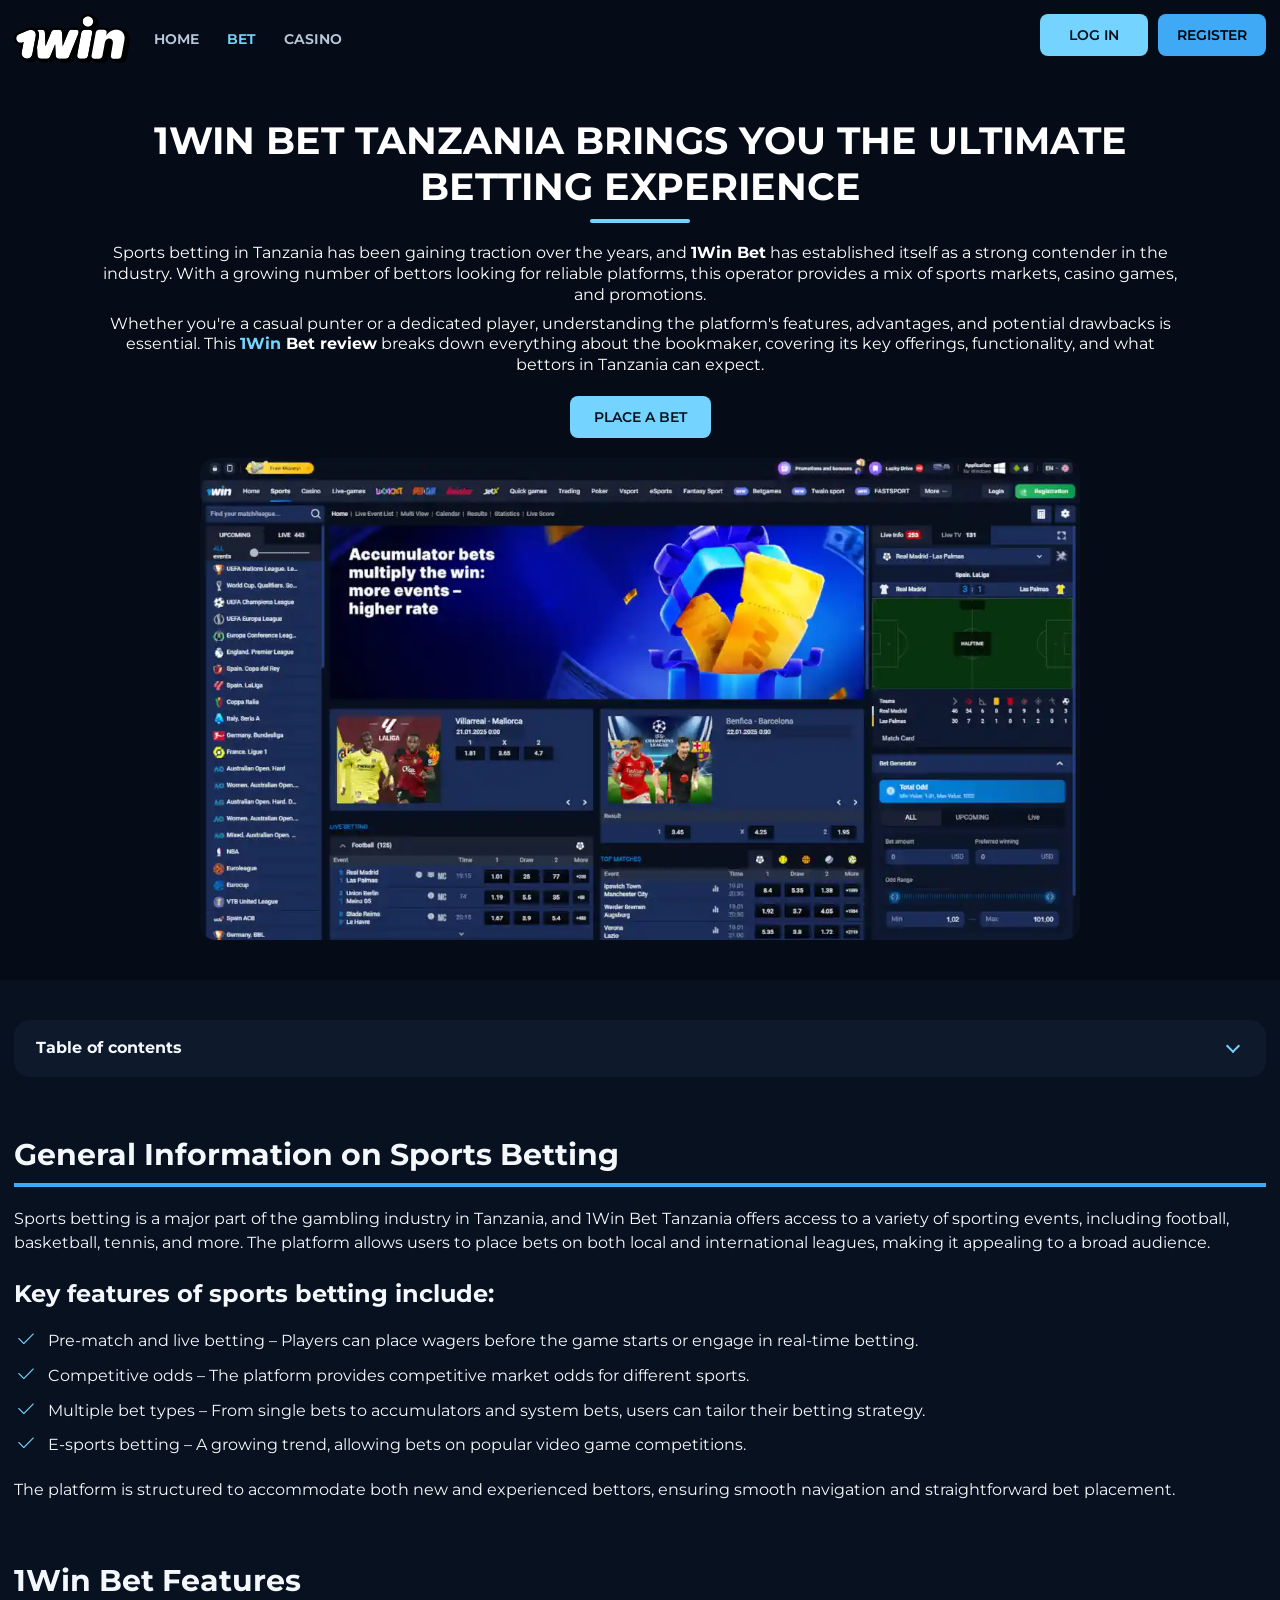
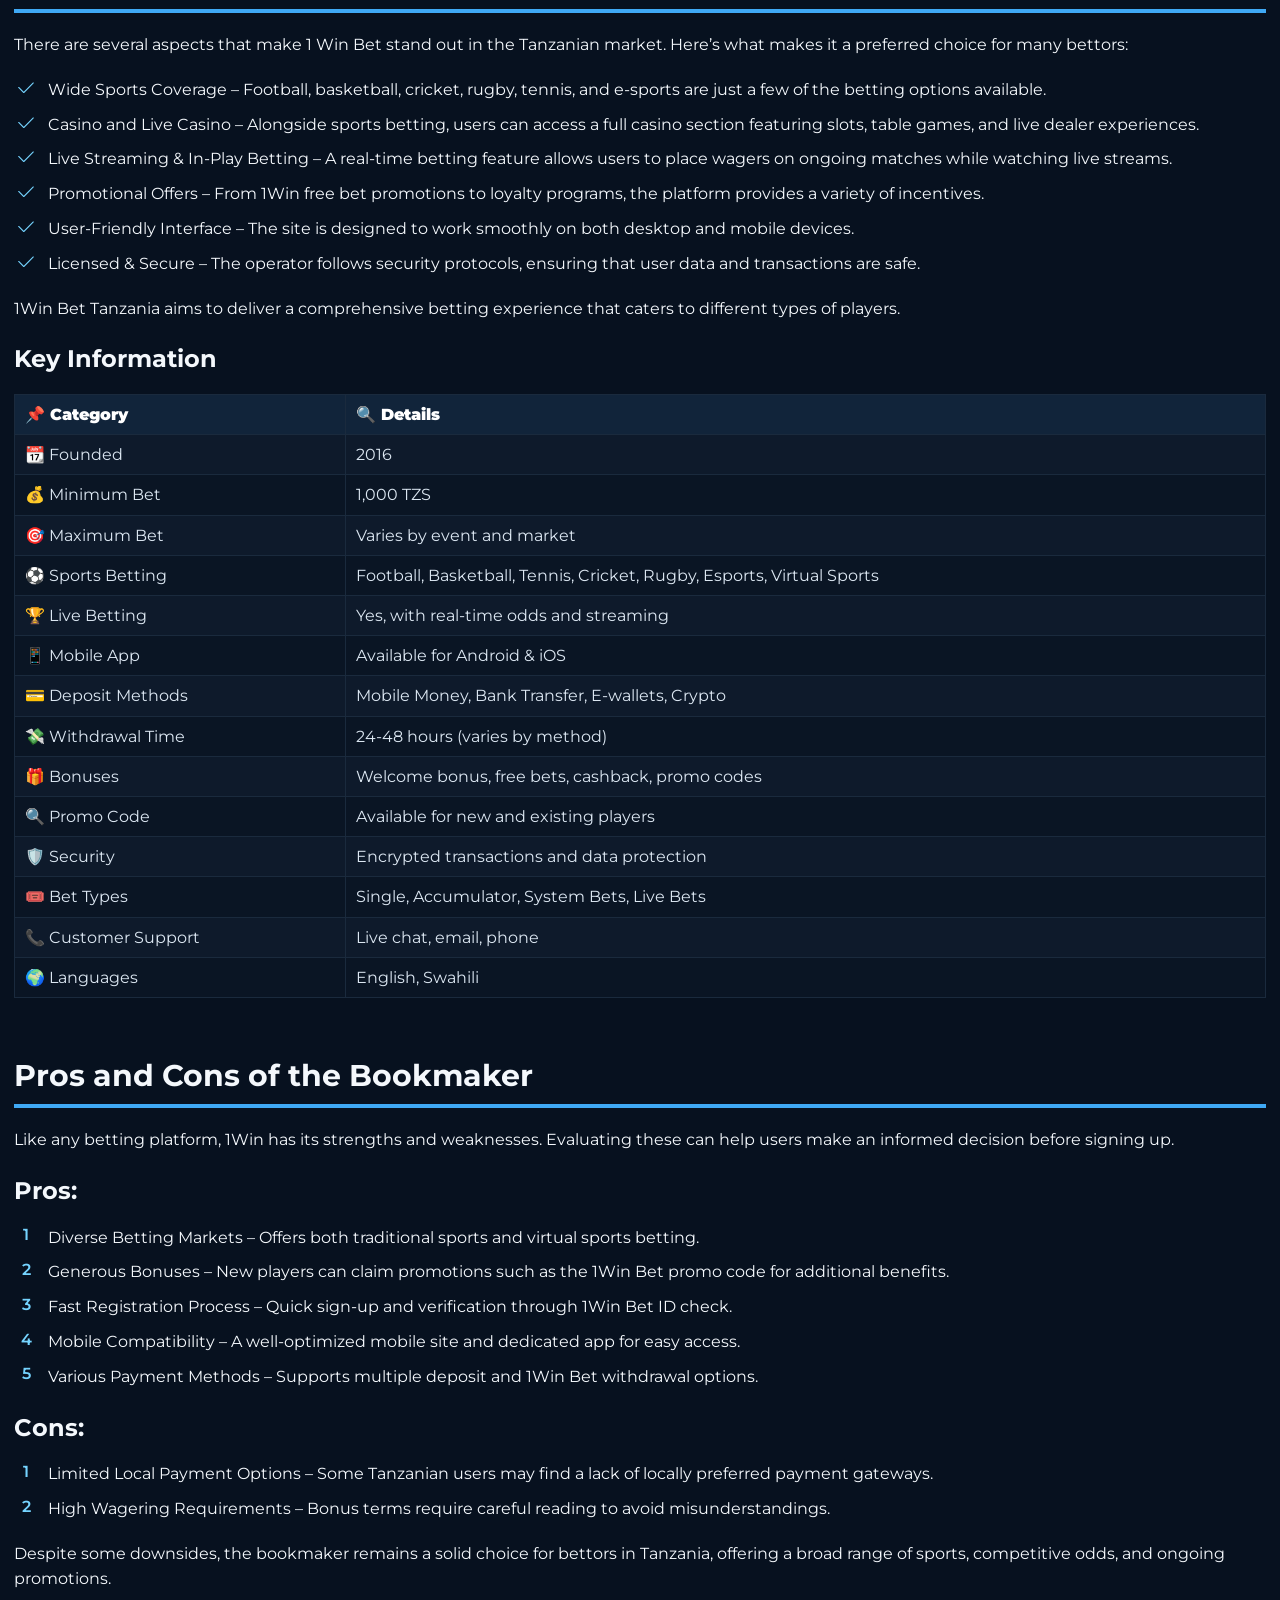
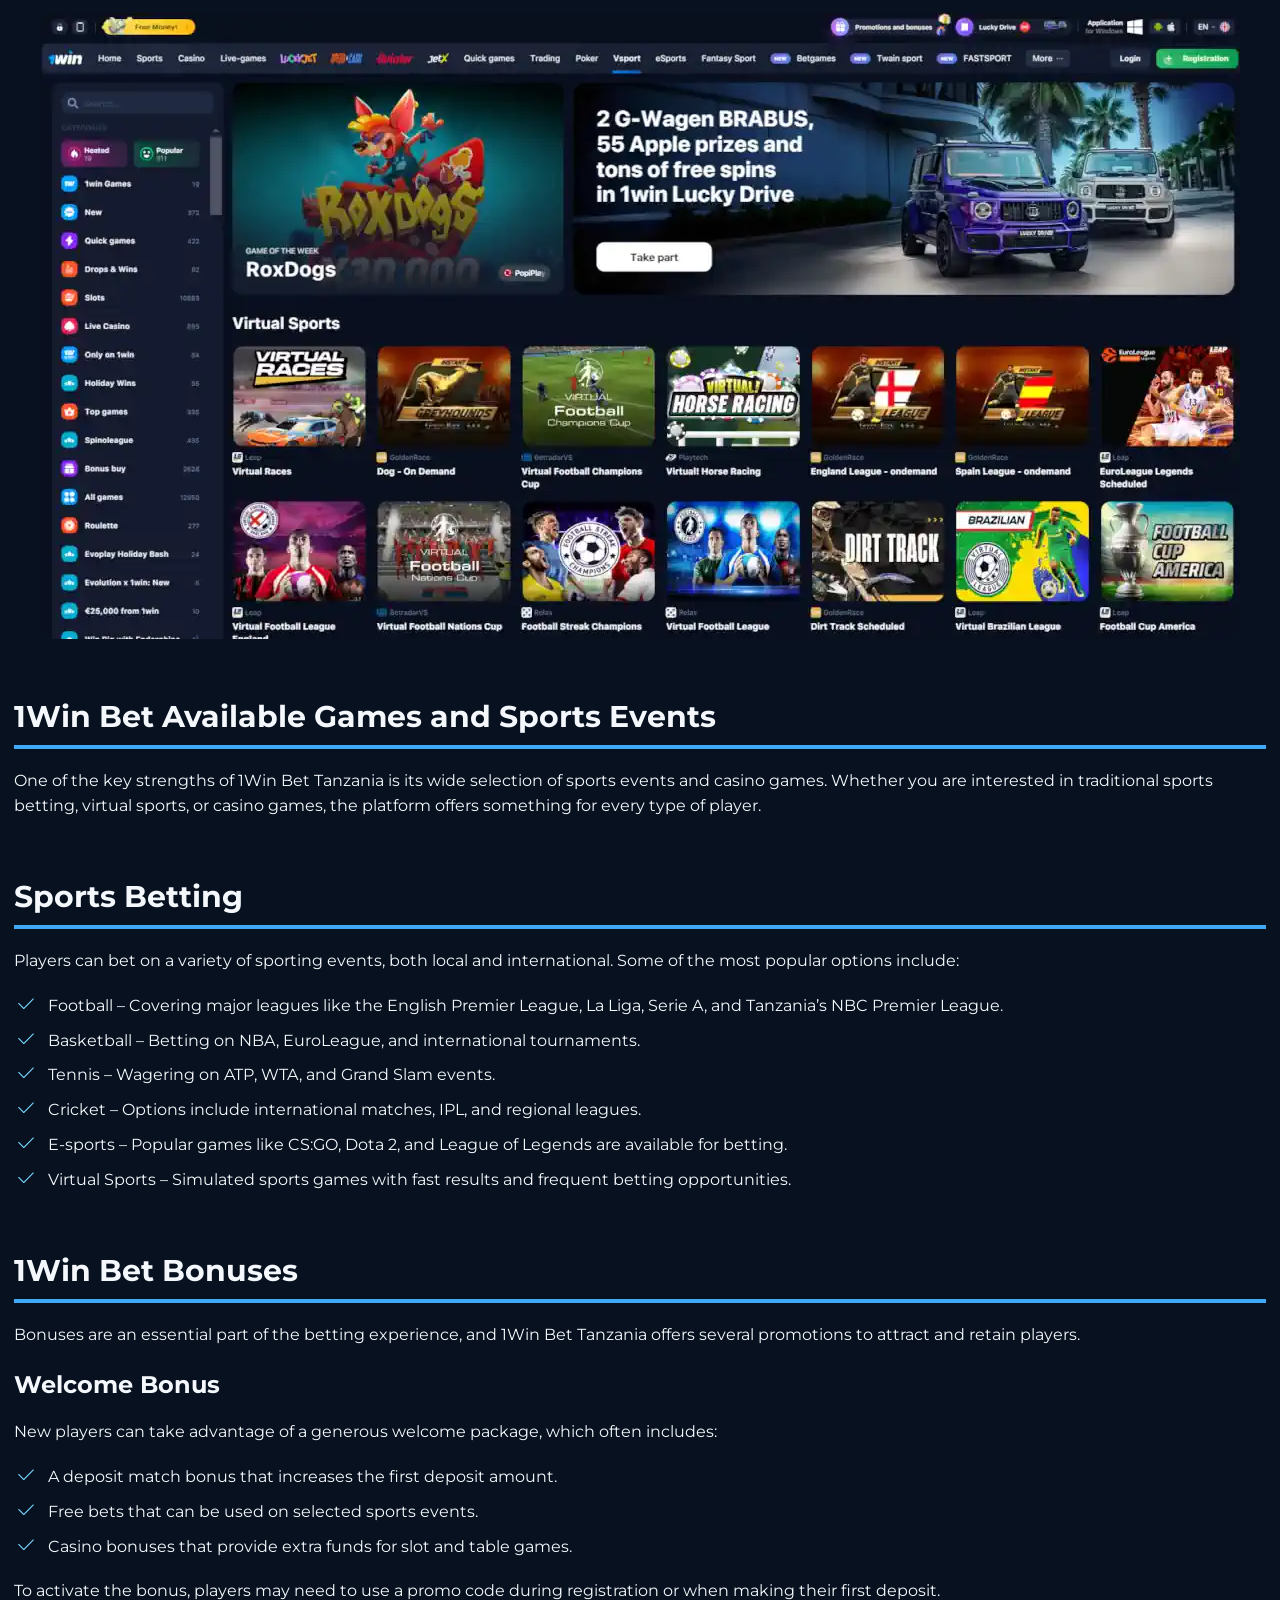
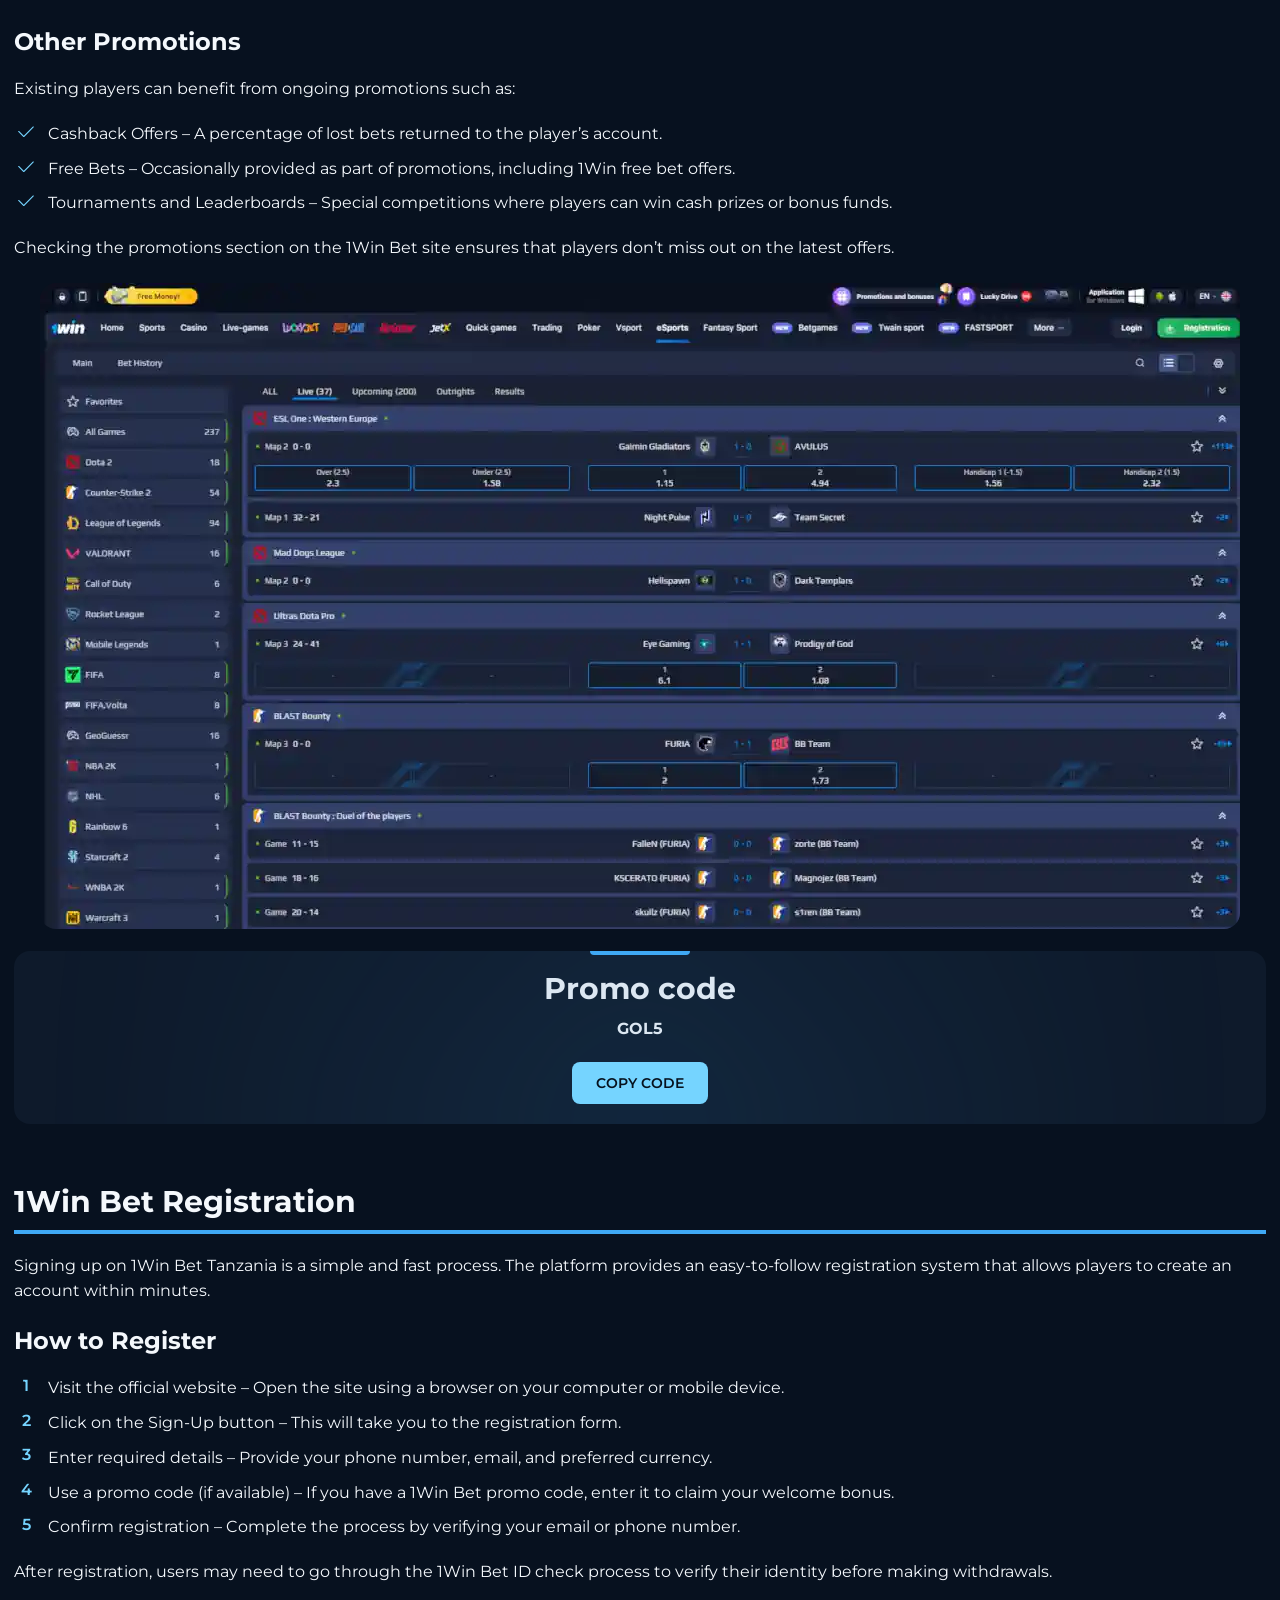
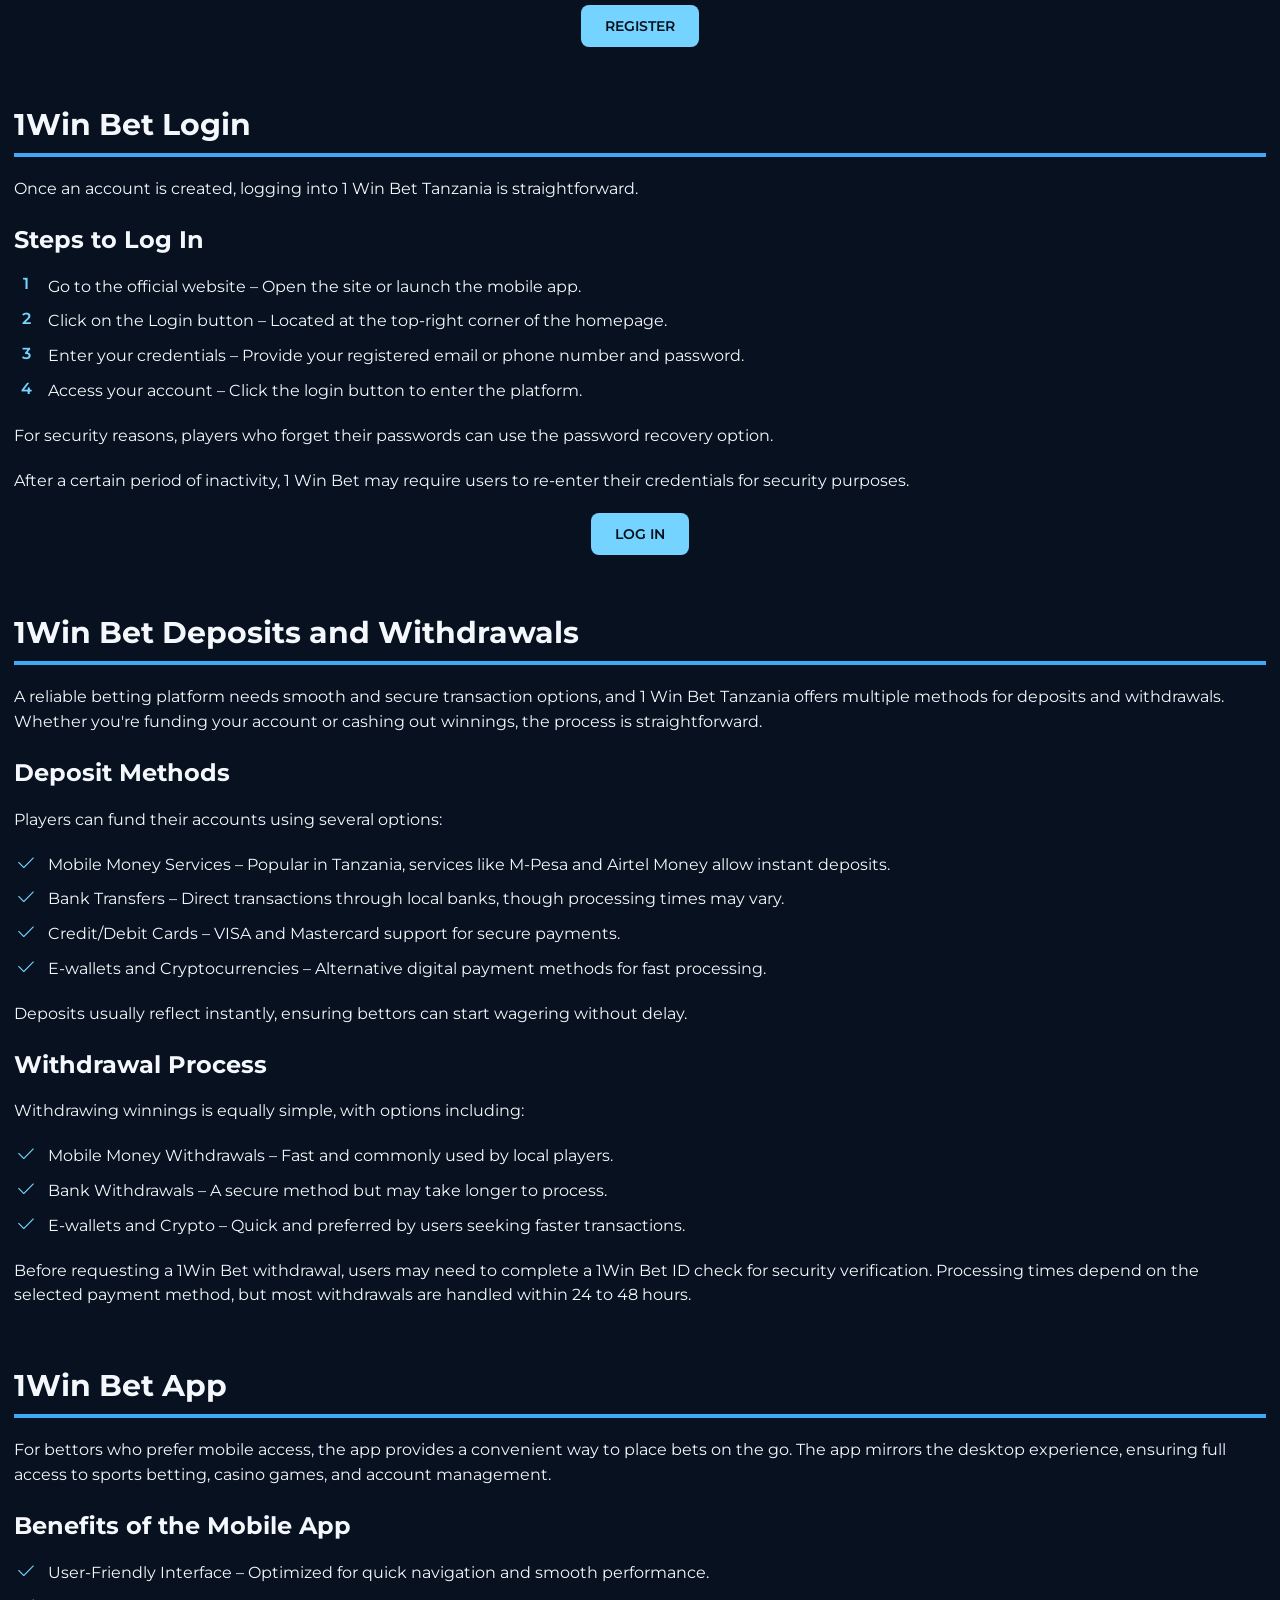
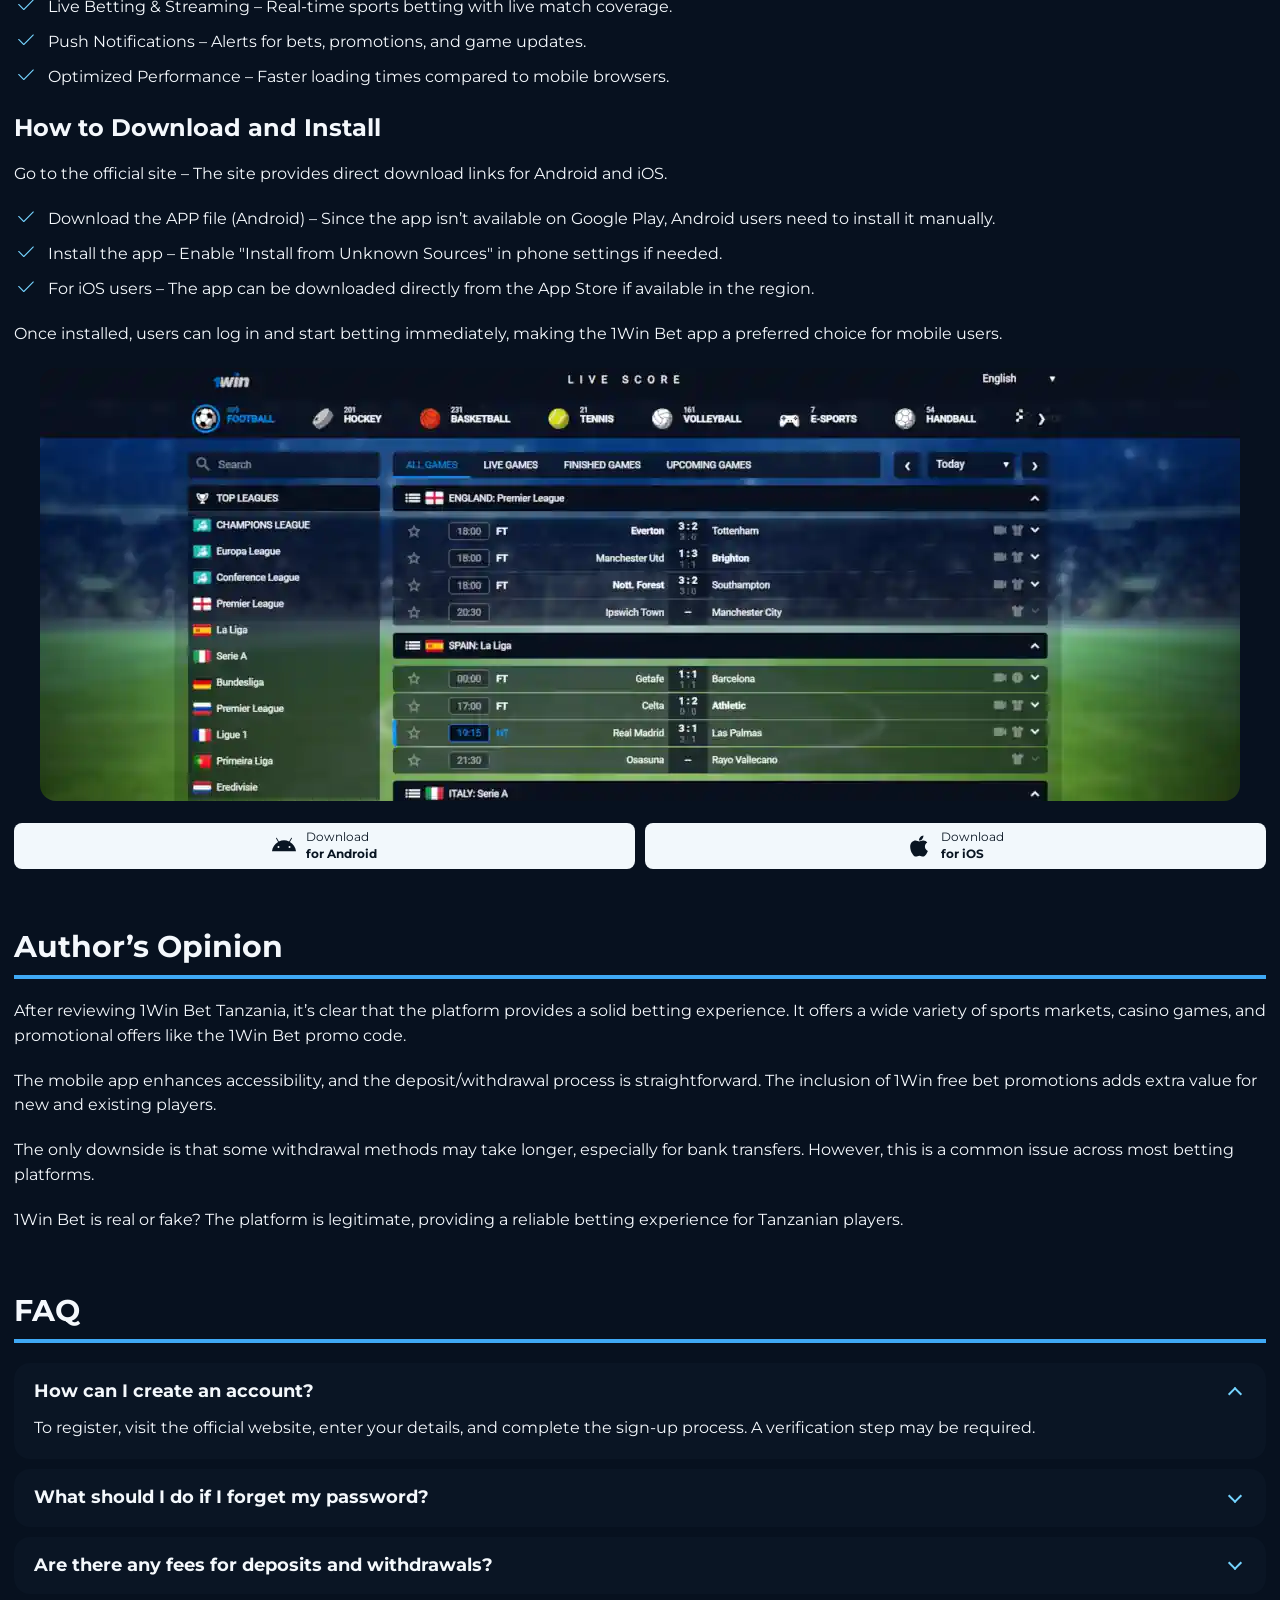
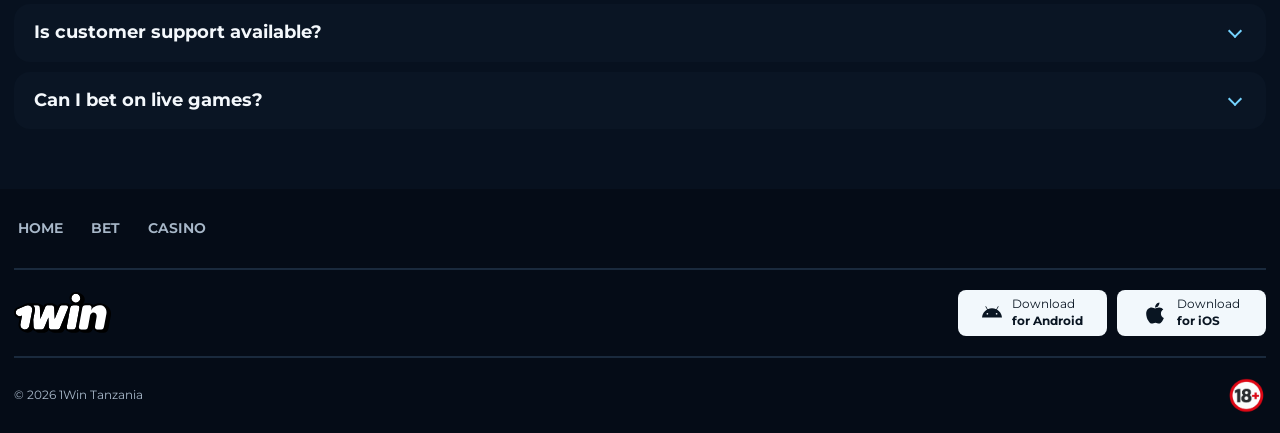
==== bet/index.html @ 783c541e "first commit" ====
<!doctype html>
<html lang="en-TZ">
  <head>
    <meta charset="utf-8" />
    <meta name="viewport" content="width=device-width, initial-scale=1" />
    <title>1Win Bet Explore Sports Betting and Bonuses</title>
    <meta
      name="description"
      content="1Win Bet Tanzania offers exciting sports betting markets, casino games, and exclusive bonuses. Sign up now and start winning with the best odds."
    />
    <link rel="canonical" href="https://1-win.co.tz/bet/" />
    <link rel="alternate" hreflang="en-tz" href="https://1-win.co.tz/bet/" />
    <meta property="og:type" content="website" />
    <meta property="og:locale" content="en_TZ" />
    <meta property="og:site_name" content="1Win Tanzania" />
    <meta property="og:title" content="1Win Bet Explore Sports Betting and Bonuses" />
    <meta
      property="og:description"
      content="1Win Bet Tanzania offers exciting sports betting markets, casino games, and exclusive bonuses. Sign up now and start winning with the best odds."
    />
    <meta property="og:url" content="https://1-win.co.tz/bet/" />
    <meta property="og:image" content="https://1-win.co.tz/assets/content/bet/1win-bet.webp" />
    <meta property="og:image:type" content="image/webp" />
    <meta property="og:image:width" content="1200" />
    <meta property="og:image:height" content="657" />
    <meta
      property="og:image:alt"
      content="1Win sportsbook with match markets and accumulator bets"
    />
    <meta name="twitter:card" content="summary_large_image" />
    <link rel="icon" href="../assets/theme/cropped-faviconV21-32x32.png" />
    <link rel="stylesheet" href="../assets/css/base.css" />
    <link rel="stylesheet" href="../assets/css/typography-and-layout.css" />
    <link rel="stylesheet" href="../assets/css/header.css" />
    <link rel="stylesheet" href="../assets/css/footer.css" />
    <link rel="stylesheet" href="../assets/css/page-content.css" />
    <link rel="stylesheet" href="../assets/css/games-and-bonuses.css" />
    <link rel="stylesheet" href="../assets/css/media-blocks.css" />
    <link rel="stylesheet" href="../assets/css/feature-components.css" />
    <link rel="stylesheet" href="../assets/site.css" />
    <script defer src="../assets/site.js"></script>
  </head>

  <body id="top">
    <header class="header">
      <div class="head-container">
        <div class="line-1">
          <div class="first-block">
            <div class="nav-block">
              <div class="logo"
                ><a class="custom-logo-link" href="../index.html" aria-label="1Win Tanzania home"
                  ><img
                    class="custom-logo"
                    src="../assets/theme/1win.svg"
                    alt="1Win"
                    width="116"
                    height="50" /></a
              ></div>
              <nav class="site-nav" aria-label="Primary">
                <ul>
                  <li><a href="../index.html">Home</a></li>
                  <li><a href="../bet/index.html" aria-current="page">Bet</a></li>
                  <li><a href="../casino/index.html">Casino</a></li>
                </ul>
              </nav>
            </div>
            <div class="menu-block"
              ><button
                class="menu-mobile-icon"
                id="menu-toggle"
                type="button"
                aria-label="Open menu"
                aria-controls="mobile-menu"
                aria-expanded="false"
                ><svg
                  aria-hidden="true"
                  class="icon-svg icon-svg--lg menu-toggle-icon"
                  viewBox="0 0 448 512"
                  xmlns="http://www.w3.org/2000/svg"
                >
                  <path
                    d="M0 96C0 78.3 14.3 64 32 64H416c17.7 0 32 14.3 32 32s-14.3 32-32 32H32C14.3 128 0 113.7 0 96zM0 256c0-17.7 14.3-32 32-32H416c17.7 0 32 14.3 32 32s-14.3 32-32 32H32c-17.7 0-32-14.3-32-32zM448 416c0 17.7-14.3 32-32 32H32c-17.7 0-32-14.3-32-32s14.3-32 32-32H416c17.7 0 32 14.3 32 32z"
                  ></path></svg></button
            ></div>
          </div>
          <div class="second-block">
            <div class="buttons"
              ><button type="button" class="btn secondary-btn" disabled data-cta="login"
                >Log in</button
              ><button type="button" class="btn accent-btn" disabled data-cta="register"
                >Register</button
              ></div
            >
          </div>
        </div>
        <div class="mobile-menu" id="mobile-menu" hidden>
          <nav class="site-nav" aria-label="Mobile">
            <ul>
              <li><a href="../index.html">Home</a></li>
              <li><a href="../bet/index.html" aria-current="page">Bet</a></li>
              <li><a href="../casino/index.html">Casino</a></li>
            </ul>
          </nav>
          <div class="download-buttons"
            ><button class="btn" type="button" disabled data-cta="download-android"
              ><span
                ><svg
                  aria-hidden="true"
                  class="icon-svg icon-svg--2xl"
                  viewBox="0 0 576 512"
                  xmlns="http://www.w3.org/2000/svg"
                >
                  <path
                    d="M420.55,301.93a24,24,0,1,1,24-24,24,24,0,0,1-24,24m-265.1,0a24,24,0,1,1,24-24,24,24,0,0,1-24,24m273.7-144.48,47.94-83a10,10,0,1,0-17.27-10h0l-48.54,84.07a301.25,301.25,0,0,0-246.56,0L116.18,64.45a10,10,0,1,0-17.27,10h0l47.94,83C64.53,202.22,8.24,285.55,0,384H576c-8.24-98.45-64.54-181.78-146.85-226.55"
                  ></path></svg></span
              ><span>Download <span>for Android</span></span></button
            ><button class="btn" type="button" disabled data-cta="download-ios"
              ><span
                ><svg
                  aria-hidden="true"
                  class="icon-svg icon-svg--2xl"
                  viewBox="0 0 384 512"
                  xmlns="http://www.w3.org/2000/svg"
                >
                  <path
                    d="M318.7 268.7c-.2-36.7 16.4-64.4 50-84.8-18.8-26.9-47.2-41.7-84.7-44.6-35.5-2.8-74.3 20.7-88.5 20.7-15 0-49.4-19.7-76.4-19.7C63.3 141.2 4 184.8 4 273.5q0 39.3 14.4 81.2c12.8 36.7 59 126.7 107.2 125.2 25.2-.6 43-17.9 75.8-17.9 31.8 0 48.3 17.9 76.4 17.9 48.6-.7 90.4-82.5 102.6-119.3-65.2-30.7-61.7-90-61.7-91.9zm-56.6-164.2c27.3-32.4 24.8-61.9 24-72.5-24.1 1.4-52 16.4-67.9 34.9-17.5 19.8-27.8 44.3-25.6 71.9 26.1 2 49.9-11.4 69.5-34.3z"
                  ></path></svg></span
              ><span>Download <span>for iOS</span></span></button
            ></div
          >
        </div>
      </div>
    </header>
    <main class="page-content">
      <div class="hero">
        <div class="background"></div>
        <div class="text-block">
          <div class="top">
            <h1>1Win Bet Tanzania Brings You the Ultimate Betting Experience</h1>
            <div class="divider"></div>
          </div>
          <div class="intro">
            <p
              >Sports betting in Tanzania has been gaining traction over the years, and
              <strong>1Win Bet</strong> has established itself as a strong contender in the
              industry. With a growing number of bettors looking for reliable platforms, this
              operator provides a mix of sports markets, casino games, and promotions.
            </p>
            <p
              >Whether you're a casual punter or a dedicated player, understanding the platform's
              features, advantages, and potential drawbacks is essential. This
              <a href="../index.html"><strong>1Win</strong></a
              ><strong> Bet review</strong> breaks down everything about the bookmaker, covering its
              key offerings, functionality, and what bettors in Tanzania can expect.</p
            > </div
          ><button type="button" class="btn secondary-btn" disabled data-cta="bet"
            >Place a bet</button
          >
          <figure class="image-bg"
            ><img
              alt="1Win sportsbook with match markets and accumulator bets"
              decoding="async"
              fetchpriority="high"
              height="657"
              loading="eager"
              src="../assets/content/bet/1win-bet.webp"
              width="1200"
          /></figure>
        </div>
      </div>
      <div class="container">
        <details class="contents">
          <summary>Table of contents</summary>
          <nav aria-label="Table of contents">
            <ol>
              <li
                ><a href="#general-information-on-sports-betting"
                  >General Information on Sports Betting</a
                ></li
              >
              <li><a href="#1win-bet-features">1Win Bet Features</a></li>
              <li><a href="#pros-and-cons-of-the-bookmaker">Pros and Cons of the Bookmaker</a> </li>
              <li
                ><a href="#1win-bet-available-games-and-sports-events"
                  >1Win Bet Available Games and Sports Events</a
                ></li
              >
              <li><a href="#sports-betting">Sports Betting</a></li>
              <li><a href="#1win-bet-bonuses">1Win Bet Bonuses</a></li>
              <li><a href="#1win-bet-registration">1Win Bet Registration</a></li>
              <li><a href="#1win-bet-login">1Win Bet Login</a></li>
              <li
                ><a href="#1win-bet-deposits-and-withdrawals"
                  >1Win Bet Deposits and Withdrawals</a
                ></li
              >
              <li><a href="#1win-bet-app">1Win Bet App</a></li>
              <li><a href="#authors-opinion">Author’s Opinion</a></li>
              <li><a href="#faq">FAQ</a></li>
            </ol>
          </nav>
        </details>
        <section class="wp-block-hb-g-section article-section">
          <h2 id="general-information-on-sports-betting">General Information on Sports Betting</h2>
          <p
            >Sports betting is a major part of the gambling industry in Tanzania, and 1Win Bet
            Tanzania offers access to a variety of sporting events, including football, basketball,
            tennis, and more. The platform allows users to place bets on both local and
            international leagues, making it appealing to a broad audience.</p
          >
          <h3 id="key-features-of-sports-betting-include"
            >Key features of sports betting include:</h3
          >
          <ul>
            <li
              >Pre-match and live betting – Players can place wagers before the game starts or
              engage in real-time betting.</li
            >
            <li
              >Competitive odds – The platform provides competitive market odds for different
              sports.
            </li>
            <li
              >Multiple bet types – From single bets to accumulators and system bets, users can
              tailor their betting strategy.</li
            >
            <li
              >E-sports betting – A growing trend, allowing bets on popular video game competitions.
            </li>
          </ul>
          <p
            >The platform is structured to accommodate both new and experienced bettors, ensuring
            smooth navigation and straightforward bet placement.</p
          >
        </section>
        <section class="wp-block-hb-g-section article-section">
          <h2 id="1win-bet-features">1Win Bet Features</h2>
          <p
            >There are several aspects that make 1 Win Bet stand out in the Tanzanian market. Here’s
            what makes it a preferred choice for many bettors:</p
          >
          <ul>
            <li
              >Wide Sports Coverage – Football, basketball, cricket, rugby, tennis, and e-sports are
              just a few of the betting options available.</li
            >
            <li
              >Casino and Live Casino – Alongside sports betting, users can access a full casino
              section featuring slots, table games, and live dealer experiences.</li
            >
            <li
              >Live Streaming &amp; In-Play Betting – A real-time betting feature allows users to
              place wagers on ongoing matches while watching live streams.</li
            >
            <li
              >Promotional Offers – From 1Win free bet promotions to loyalty programs, the platform
              provides a variety of incentives.</li
            >
            <li
              >User-Friendly Interface – The site is designed to work smoothly on both desktop and
              mobile devices.</li
            >
            <li
              >Licensed &amp; Secure – The operator follows security protocols, ensuring that user
              data and transactions are safe.</li
            >
          </ul>
          <p
            >1Win Bet Tanzania aims to deliver a comprehensive betting experience that caters to
            different types of players.</p
          >
          <h3 id="key-information">Key Information</h3>
          <div class="table-wrap wp-block-table">
            <table>
              <thead>
                <tr>
                  <th scope="col"><strong>📌</strong><strong> Category</strong></th>
                  <th scope="col"><strong>🔍</strong><strong> Details</strong></th>
                </tr>
              </thead>
              <tbody>
                <tr>
                  <td>📆 Founded</td>
                  <td>2016</td>
                </tr>
                <tr>
                  <td>💰 Minimum Bet</td>
                  <td>1,000 TZS</td>
                </tr>
                <tr>
                  <td>🎯 Maximum Bet</td>
                  <td>Varies by event and market</td>
                </tr>
                <tr>
                  <td>⚽ Sports Betting</td>
                  <td>Football, Basketball, Tennis, Cricket, Rugby, Esports, Virtual Sports</td>
                </tr>
                <tr>
                  <td>🏆 Live Betting</td>
                  <td>Yes, with real-time odds and streaming</td>
                </tr>
                <tr>
                  <td>📱 Mobile App</td>
                  <td>Available for Android &amp; iOS</td>
                </tr>
                <tr>
                  <td>💳 Deposit Methods</td>
                  <td>Mobile Money, Bank Transfer, E-wallets, Crypto</td>
                </tr>
                <tr>
                  <td>💸 Withdrawal Time</td>
                  <td>24-48 hours (varies by method)</td>
                </tr>
                <tr>
                  <td>🎁 Bonuses</td>
                  <td>Welcome bonus, free bets, cashback, promo codes</td>
                </tr>
                <tr>
                  <td>🔍 Promo Code</td>
                  <td>Available for new and existing players</td>
                </tr>
                <tr>
                  <td>🛡️ Security</td>
                  <td>Encrypted transactions and data protection</td>
                </tr>
                <tr>
                  <td>🎟️ Bet Types</td>
                  <td>Single, Accumulator, System Bets, Live Bets</td>
                </tr>
                <tr>
                  <td>📞 Customer Support</td>
                  <td>Live chat, email, phone</td>
                </tr>
                <tr>
                  <td>🌍 Languages</td>
                  <td>English, Swahili</td>
                </tr>
              </tbody>
            </table>
          </div>
        </section>
        <section class="wp-block-hb-g-section article-section">
          <h2 id="pros-and-cons-of-the-bookmaker">Pros and Cons of the Bookmaker</h2>
          <p
            >Like any betting platform, 1Win has its strengths and weaknesses. Evaluating these can
            help users make an informed decision before signing up.</p
          >
          <h3 id="pros">Pros:</h3>
          <ol>
            <li
              >Diverse Betting Markets – Offers both traditional sports and virtual sports betting.
            </li>
            <li
              >Generous Bonuses – New players can claim promotions such as the 1Win Bet promo code
              for additional benefits.</li
            >
            <li
              >Fast Registration Process – Quick sign-up and verification through 1Win Bet ID check.
            </li>
            <li
              >Mobile Compatibility – A well-optimized mobile site and dedicated app for easy
              access.
            </li>
            <li
              >Various Payment Methods – Supports multiple deposit and 1Win Bet withdrawal options.
            </li>
          </ol>
          <h3 id="cons">Cons:</h3>
          <ol>
            <li
              >Limited Local Payment Options – Some Tanzanian users may find a lack of locally
              preferred payment gateways.</li
            >
            <li
              >High Wagering Requirements – Bonus terms require careful reading to avoid
              misunderstandings.</li
            >
          </ol>
          <p
            >Despite some downsides, the bookmaker remains a solid choice for bettors in Tanzania,
            offering a broad range of sports, competitive odds, and ongoing promotions.</p
          >
          <figure class="article-image"
            ><img
              alt="Virtual sports and games on 1Win"
              decoding="async"
              height="626"
              loading="lazy"
              src="../assets/content/bet/vsport.webp"
              width="1200"
            />
          </figure>
        </section>
        <section class="wp-block-hb-g-section article-section">
          <h2 id="1win-bet-available-games-and-sports-events"
            >1Win Bet Available Games and Sports Events
          </h2>
          <p
            >One of the key strengths of 1Win Bet Tanzania is its wide selection of sports events
            and casino games. Whether you are interested in traditional sports betting, virtual
            sports, or casino games, the platform offers something for every type of player.</p
          >
        </section>
        <section class="wp-block-hb-g-section article-section">
          <h2 id="sports-betting">Sports Betting</h2>
          <p
            >Players can bet on a variety of sporting events, both local and international. Some of
            the most popular options include:</p
          >
          <ul>
            <li
              >Football – Covering major leagues like the English Premier League, La Liga, Serie A,
              and Tanzania’s NBC Premier League.</li
            >
            <li>Basketball – Betting on NBA, EuroLeague, and international tournaments.</li>
            <li>Tennis – Wagering on ATP, WTA, and Grand Slam events.</li>
            <li>Cricket – Options include international matches, IPL, and regional leagues.</li>
            <li
              >E-sports – Popular games like CS:GO, Dota 2, and League of Legends are available for
              betting.</li
            >
            <li
              >Virtual Sports – Simulated sports games with fast results and frequent betting
              opportunities.</li
            >
          </ul>
        </section>
        <section class="wp-block-hb-g-section article-section">
          <h2 id="1win-bet-bonuses">1Win Bet Bonuses</h2>
          <p
            >Bonuses are an essential part of the betting experience, and 1Win Bet Tanzania offers
            several promotions to attract and retain players.</p
          >
          <h3 id="welcome-bonus">Welcome Bonus</h3>
          <p>New players can take advantage of a generous welcome package, which often includes:</p>
          <ul>
            <li>A deposit match bonus that increases the first deposit amount.</li>
            <li>Free bets that can be used on selected sports events.</li>
            <li>Casino bonuses that provide extra funds for slot and table games.</li>
          </ul>
          <p
            >To activate the bonus, players may need to use a promo code during registration or when
            making their first deposit.</p
          >
          <h3 id="other-promotions">Other Promotions</h3>
          <p>Existing players can benefit from ongoing promotions such as:</p>
          <ul>
            <li>Cashback Offers – A percentage of lost bets returned to the player’s account.</li>
            <li
              >Free Bets – Occasionally provided as part of promotions, including 1Win free bet
              offers.</li
            >
            <li
              >Tournaments and Leaderboards – Special competitions where players can win cash prizes
              or bonus funds.</li
            >
          </ul>
          <p
            >Checking the promotions section on the 1Win Bet site ensures that players don’t miss
            out on the latest offers.</p
          >
          <figure class="article-image"
            ><img
              alt="Esports betting markets and match odds"
              decoding="async"
              height="646"
              loading="lazy"
              src="../assets/content/bet/esport.webp"
              width="1200"
            />
          </figure>
          <aside class="promotion_section">
            <div class="line"></div>
            <div class="gradient"></div>
            <div class="text-block">
              <div class="head">Promo code</div>
              <div class="text"><strong>GOL5</strong></div>
            </div>
            <div class="promotion_content"
              ><button class="btn secondary-btn" id="copy-code" type="button">Copy code</button
              ><span class="sr-only" role="status" id="copy-result"></span
            ></div>
          </aside>
        </section>
        <section class="wp-block-hb-g-section article-section">
          <h2 id="1win-bet-registration">1Win Bet Registration</h2>
          <p
            >Signing up on 1Win Bet Tanzania is a simple and fast process. The platform provides an
            easy-to-follow registration system that allows players to create an account within
            minutes.</p
          >
          <h3 id="how-to-register">How to Register</h3>
          <ol>
            <li
              >Visit the official website – Open the site using a browser on your computer or mobile
              device.</li
            >
            <li>Click on the Sign-Up button – This will take you to the registration form.</li>
            <li
              >Enter required details – Provide your phone number, email, and preferred currency.
            </li>
            <li
              >Use a promo code (if available) – If you have a 1Win Bet promo code, enter it to
              claim your welcome bonus.</li
            >
            <li
              >Confirm registration – Complete the process by verifying your email or phone number.
            </li>
          </ol>
          <p
            >After registration, users may need to go through the 1Win Bet ID check process to
            verify their identity before making withdrawals.</p
          ><button type="button" class="btn secondary-btn" disabled data-cta="register"
            >Register</button
          >
        </section>
        <section class="wp-block-hb-g-section article-section">
          <h2 id="1win-bet-login">1Win Bet Login</h2>
          <p>Once an account is created, logging into 1 Win Bet Tanzania is straightforward.</p>
          <h3 id="steps-to-log-in">Steps to Log In</h3>
          <ol>
            <li>Go to the official website – Open the site or launch the mobile app.</li>
            <li>Click on the Login button – Located at the top-right corner of the homepage.</li>
            <li
              >Enter your credentials – Provide your registered email or phone number and password.
            </li>
            <li>Access your account – Click the login button to enter the platform.</li>
          </ol>
          <p
            >For security reasons, players who forget their passwords can use the password recovery
            option.
          </p>
          <p
            >After a certain period of inactivity, 1 Win Bet may require users to re-enter their
            credentials for security purposes.</p
          ><button type="button" class="btn secondary-btn" disabled data-cta="login">Log in</button>
        </section>
        <section class="wp-block-hb-g-section article-section">
          <h2 id="1win-bet-deposits-and-withdrawals">1Win Bet Deposits and Withdrawals</h2>
          <p
            >A reliable betting platform needs smooth and secure transaction options, and 1 Win Bet
            Tanzania offers multiple methods for deposits and withdrawals. Whether you're funding
            your account or cashing out winnings, the process is straightforward.</p
          >
          <h3 id="deposit-methods">Deposit Methods</h3>
          <p>Players can fund their accounts using several options:</p>
          <ul>
            <li
              >Mobile Money Services – Popular in Tanzania, services like M-Pesa and Airtel Money
              allow instant deposits.</li
            >
            <li
              >Bank Transfers – Direct transactions through local banks, though processing times may
              vary.</li
            >
            <li>Credit/Debit Cards – VISA and Mastercard support for secure payments.</li>
            <li
              >E-wallets and Cryptocurrencies – Alternative digital payment methods for fast
              processing.</li
            >
          </ul>
          <p
            >Deposits usually reflect instantly, ensuring bettors can start wagering without
            delay.</p
          >
          <h3 id="withdrawal-process">Withdrawal Process</h3>
          <p>Withdrawing winnings is equally simple, with options including:</p>
          <ul>
            <li>Mobile Money Withdrawals – Fast and commonly used by local players.</li>
            <li>Bank Withdrawals – A secure method but may take longer to process.</li>
            <li
              >E-wallets and Crypto – Quick and preferred by users seeking faster transactions.</li
            >
          </ul>
          <p
            >Before requesting a 1Win Bet withdrawal, users may need to complete a 1Win Bet ID check
            for security verification. Processing times depend on the selected payment method, but
            most withdrawals are handled within 24 to 48 hours.</p
          >
        </section>
        <section class="wp-block-hb-g-section article-section">
          <h2 id="1win-bet-app">1Win Bet App</h2>
          <p
            >For bettors who prefer mobile access, the app provides a convenient way to place bets
            on the go. The app mirrors the desktop experience, ensuring full access to sports
            betting, casino games, and account management.</p
          >
          <h3 id="benefits-of-the-mobile-app">Benefits of the Mobile App</h3>
          <ul>
            <li
              >User-Friendly Interface – Optimized for quick navigation and smooth performance.</li
            >
            <li
              >Live Betting &amp; Streaming – Real-time sports betting with live match coverage.</li
            >
            <li>Push Notifications – Alerts for bets, promotions, and game updates.</li>
            <li>Optimized Performance – Faster loading times compared to mobile browsers.</li>
          </ul>
          <h3 id="how-to-download-and-install">How to Download and Install</h3>
          <p
            >Go to the official site – The site provides direct download links for Android and
            iOS.</p
          >
          <ul>
            <li
              >Download the APP file (Android) – Since the app isn’t available on Google Play,
              Android users need to install it manually.</li
            >
            <li
              >Install the app – Enable "Install from Unknown Sources" in phone settings if needed.
            </li>
            <li
              >For iOS users – The app can be downloaded directly from the App Store if available in
              the region.</li
            >
          </ul>
          <p
            >Once installed, users can log in and start betting immediately, making the 1Win Bet app
            a preferred choice for mobile users.</p
          >
          <figure class="article-image"
            ><img
              alt="Live scores and match results"
              decoding="async"
              height="433"
              loading="lazy"
              src="../assets/content/bet/live-score.webp"
              width="1200"
          /></figure>
          <div class="download-buttons"
            ><button class="btn" type="button" disabled data-cta="download-android"
              ><span
                ><svg
                  aria-hidden="true"
                  class="icon-svg icon-svg--2xl"
                  viewBox="0 0 576 512"
                  xmlns="http://www.w3.org/2000/svg"
                >
                  <path
                    d="M420.55,301.93a24,24,0,1,1,24-24,24,24,0,0,1-24,24m-265.1,0a24,24,0,1,1,24-24,24,24,0,0,1-24,24m273.7-144.48,47.94-83a10,10,0,1,0-17.27-10h0l-48.54,84.07a301.25,301.25,0,0,0-246.56,0L116.18,64.45a10,10,0,1,0-17.27,10h0l47.94,83C64.53,202.22,8.24,285.55,0,384H576c-8.24-98.45-64.54-181.78-146.85-226.55"
                  ></path></svg></span
              ><span>Download <span>for Android</span></span></button
            ><button class="btn" type="button" disabled data-cta="download-ios"
              ><span
                ><svg
                  aria-hidden="true"
                  class="icon-svg icon-svg--2xl"
                  viewBox="0 0 384 512"
                  xmlns="http://www.w3.org/2000/svg"
                >
                  <path
                    d="M318.7 268.7c-.2-36.7 16.4-64.4 50-84.8-18.8-26.9-47.2-41.7-84.7-44.6-35.5-2.8-74.3 20.7-88.5 20.7-15 0-49.4-19.7-76.4-19.7C63.3 141.2 4 184.8 4 273.5q0 39.3 14.4 81.2c12.8 36.7 59 126.7 107.2 125.2 25.2-.6 43-17.9 75.8-17.9 31.8 0 48.3 17.9 76.4 17.9 48.6-.7 90.4-82.5 102.6-119.3-65.2-30.7-61.7-90-61.7-91.9zm-56.6-164.2c27.3-32.4 24.8-61.9 24-72.5-24.1 1.4-52 16.4-67.9 34.9-17.5 19.8-27.8 44.3-25.6 71.9 26.1 2 49.9-11.4 69.5-34.3z"
                  ></path></svg></span
              ><span>Download <span>for iOS</span></span></button
            ></div
          >
        </section>
        <section class="wp-block-hb-g-section article-section">
          <h2 id="authors-opinion">Author’s Opinion</h2>
          <p
            >After reviewing 1Win Bet Tanzania, it’s clear that the platform provides a solid
            betting experience. It offers a wide variety of sports markets, casino games, and
            promotional offers like the 1Win Bet promo code.
          </p>
          <p
            >The mobile app enhances accessibility, and the deposit/withdrawal process is
            straightforward. The inclusion of 1Win free bet promotions adds extra value for new and
            existing players.
          </p>
          <p
            >The only downside is that some withdrawal methods may take longer, especially for bank
            transfers. However, this is a common issue across most betting platforms.
          </p>
          <p
            >1Win Bet is real or fake? The platform is legitimate, providing a reliable betting
            experience for Tanzanian players.</p
          >
        </section>
        <section class="wp-block-hb-g-section article-section">
          <h2 id="faq">FAQ</h2>
          <details class="faq-item" open="">
            <summary>
              <h3 id="how-can-i-create-an-account">How can I create an account?</h3>
            </summary>
            <p
              >To register, visit the official website, enter your details, and complete the sign-up
              process. A verification step may be required.</p
            >
          </details>
          <details class="faq-item">
            <summary>
              <h3 id="what-should-i-do-if-i-forget-my-password"
                >What should I do if I forget my password?</h3
              >
            </summary>
            <p
              >Use the "Forgot Password" option on the login page and follow the instructions to
              reset your password.</p
            >
          </details>
          <details class="faq-item">
            <summary>
              <h3 id="are-there-any-fees-for-deposits-and-withdrawals"
                >Are there any fees for deposits and withdrawals?</h3
              >
            </summary>
            <p
              >Most deposit methods do not have fees, but withdrawal charges may apply depending on
              the selected payment option.</p
            >
          </details>
          <details class="faq-item">
            <summary>
              <h3 id="is-customer-support-available">Is customer support available?</h3>
            </summary>
            <p
              >Yes, support is available through live chat, email, or phone. Response times vary
              depending on the contact method.</p
            >
          </details>
          <details class="faq-item">
            <summary>
              <h3 id="can-i-bet-on-live-games">Can I bet on live games?</h3>
            </summary>
            <p
              >Yes, the platform offers live betting, allowing users to place bets on ongoing
              matches in real time.</p
            >
          </details>
        </section>
      </div>
    </main>
    <footer class="footer">
      <div class="container">
        <div class="footer-container">
          <div class="links">
            <nav class="footer-nav" aria-label="Footer">
              <ul>
                <li><a href="../index.html">Home</a></li>
                <li><a href="../bet/index.html" aria-current="page">Bet</a></li>
                <li><a href="../casino/index.html">Casino</a></li>
              </ul>
            </nav>
          </div>
          <div class="divider"></div>
          <div class="links-2">
            <div class="logo"
              ><a class="custom-logo-link" href="../index.html" aria-label="1Win Tanzania home"
                ><img
                  class="custom-logo"
                  src="../assets/theme/1win.svg"
                  alt="1Win"
                  width="116"
                  height="50"
              /></a>
            </div>
            <div class="download-buttons"
              ><button class="btn" type="button" disabled data-cta="download-android"
                ><span
                  ><svg
                    aria-hidden="true"
                    class="icon-svg icon-svg--2xl"
                    viewBox="0 0 576 512"
                    xmlns="http://www.w3.org/2000/svg"
                  >
                    <path
                      d="M420.55,301.93a24,24,0,1,1,24-24,24,24,0,0,1-24,24m-265.1,0a24,24,0,1,1,24-24,24,24,0,0,1-24,24m273.7-144.48,47.94-83a10,10,0,1,0-17.27-10h0l-48.54,84.07a301.25,301.25,0,0,0-246.56,0L116.18,64.45a10,10,0,1,0-17.27,10h0l47.94,83C64.53,202.22,8.24,285.55,0,384H576c-8.24-98.45-64.54-181.78-146.85-226.55"
                    ></path></svg></span
                ><span>Download <span>for Android</span></span></button
              ><button class="btn" type="button" disabled data-cta="download-ios"
                ><span
                  ><svg
                    aria-hidden="true"
                    class="icon-svg icon-svg--2xl"
                    viewBox="0 0 384 512"
                    xmlns="http://www.w3.org/2000/svg"
                  >
                    <path
                      d="M318.7 268.7c-.2-36.7 16.4-64.4 50-84.8-18.8-26.9-47.2-41.7-84.7-44.6-35.5-2.8-74.3 20.7-88.5 20.7-15 0-49.4-19.7-76.4-19.7C63.3 141.2 4 184.8 4 273.5q0 39.3 14.4 81.2c12.8 36.7 59 126.7 107.2 125.2 25.2-.6 43-17.9 75.8-17.9 31.8 0 48.3 17.9 76.4 17.9 48.6-.7 90.4-82.5 102.6-119.3-65.2-30.7-61.7-90-61.7-91.9zm-56.6-164.2c27.3-32.4 24.8-61.9 24-72.5-24.1 1.4-52 16.4-67.9 34.9-17.5 19.8-27.8 44.3-25.6 71.9 26.1 2 49.9-11.4 69.5-34.3z"
                    ></path></svg></span
                ><span>Download <span>for iOS</span></span></button
              ></div
            >
          </div>
          <div class="divider"></div>
          <div class="footer-bottom">
            <div class="text">&copy; 2026 1Win Tanzania</div>
            <div class="icons">
              <div class="item"
                ><img src="../assets/theme/18.webp" alt="18+" width="40" height="40"
              /></div>
            </div>
          </div>
        </div>
      </div>
      <a class="arrow-up" href="#top" aria-label="Back to top" hidden
        ><svg
          aria-hidden="true"
          class="icon-svg icon-svg--lg"
          viewBox="0 0 384 512"
          xmlns="http://www.w3.org/2000/svg"
        >
          <path
            d="M209.4 39.4C204.8 34.7 198.6 32 192 32s-12.8 2.7-17.4 7.4l-168 176c-9.2 9.6-8.8 24.8 .8 33.9s24.8 8.8 33.9-.8L168 115.9V456c0 13.3 10.7 24 24 24s24-10.7 24-24V115.9L342.6 248.6c9.2 9.6 24.3 9.9 33.9 .8s9.9-24.3 .8-33.9l-168-176z"
          ></path></svg
      ></a>
      <aside class="mobile-panel bonus active" aria-label="Welcome bonus">
        <div class="main-text">
          <div class="icon"
            ><svg
              aria-hidden="true"
              class="icon-svg icon-svg--xl"
              viewBox="0 0 512 512"
              xmlns="http://www.w3.org/2000/svg"
            >
              <path
                d="M190.5 68.8L225.3 128H224 152c-22.1 0-40-17.9-40-40s17.9-40 40-40h2.2c14.9 0 28.8 7.9 36.3 20.8zM64 88c0 14.4 3.5 28 9.6 40H32c-17.7 0-32 14.3-32 32v64c0 17.7 14.3 32 32 32H480c17.7 0 32-14.3 32-32V160c0-17.7-14.3-32-32-32H438.4c6.1-12 9.6-25.6 9.6-40c0-48.6-39.4-88-88-88h-2.2c-31.9 0-61.5 16.9-77.7 44.4L256 85.5l-24.1-41C215.7 16.9 186.1 0 154.2 0H152C103.4 0 64 39.4 64 88zm336 0c0 22.1-17.9 40-40 40H288h-1.3l34.8-59.2C329.1 55.9 342.9 48 357.8 48H360c22.1 0 40 17.9 40 40zM32 288V464c0 26.5 21.5 48 48 48H224V288H32zM288 512H432c26.5 0 48-21.5 48-48V288H288V512z"
              ></path></svg
          ></div>
          <div class="text">
            <div class="bonus-title">GOL5</div>
            <div class="bonus-text">Welcome bonus</div>
          </div>
        </div>
        <button type="button" class="btn accent-btn" disabled data-cta="claim-bonus"
          >Claim bonus</button
        >
      </aside>
    </footer>
  </body>
</html>
---- assets/css/base.css ----
.change-geo {
  position: relative;
  display: flex;
  gap: 4px;
  align-items: center;
  padding: 10px 12px;
  border: 2px solid var(--j-header-and-footer-secondary-text);
  border-radius: var(--j-rounded-medium);
  cursor: pointer;
  width: fit-content;
  z-index: 3;
}
.change-geo svg {
  transition: transform 0.3s ease;
}
.change-geo .sub-menu {
  display: none;
  flex-direction: column;
  position: absolute;
  top: calc(100%);
  left: 0;
  padding: 0;
  width: fit-content;
  z-index: 10;
  border-radius: var(--j-rounded-medium);
}
.change-geo ul {
  margin: 0;
}
.change-geo .sub-menu li:first-child {
  padding-top: 20px;
  margin-top: 8px;
  border-top: 2px solid var(--j-header-and-footer-secondary-text);
  border-top-left-radius: var(--j-rounded-medium);
  border-top-right-radius: var(--j-rounded-medium);
}
.change-geo .sub-menu li:last-child {
  padding-bottom: 20px;
  border-bottom: 2px solid var(--j-header-and-footer-secondary-text);
  border-bottom-left-radius: var(--j-rounded-medium);
  border-bottom-right-radius: var(--j-rounded-medium);
}
.change-geo .sub-menu li {
  padding: 6px 17px 6px 12px;
  text-transform: uppercase;
  border-right: 2px solid var(--j-header-and-footer-secondary-text);
  border-left: 2px solid var(--j-header-and-footer-secondary-text);
  background: var(--j-header-color);
}
.change-geo .sub-menu li a {
  display: flex;
  align-items: center;
  width: max-content;
  gap: 4px;
  font-weight: 600;
  font-size: 14px;
  color: var(--j-header-and-footer-text);
  transition: color 0.3s ease;
}
.change-geo .sub-menu li a:hover {
  color: var(--j-buttons-accent-bg);
}
.change-geo .sub-menu li a svg {
  width: 21px;
  height: 21px;
}
.change-geo span {
  font-size: 14px;
  font-weight: 600;
  line-height: 18.2px;
  text-align: left;
  text-transform: uppercase;
}
.change-geo img {
  width: 22px;
  height: 22px;
  border-radius: 50%;
}
*,
:after,
:before {
  box-sizing: border-box;
}
:root {
  --j-p-margin-bottom: 20px;
  --j-list-margin-bottom: 20px;
}
@media (prefers-reduced-motion: no-preference) {
  :root {
    scroll-behavior: smooth;
  }
}
html {
  margin: 0 !important;
}
body {
  min-width: 320px;
  overflow-x: hidden;
  -webkit-text-size-adjust: 100%;
  -webkit-tap-highlight-color: rgba(0, 0, 0, 0);
}
hr {
  background-color: currentColor;
  border: 0;
  color: #d5d5d5;
  margin: 0 0 20px;
  margin: 0 0 var(--j-p-margin-bottom);
  opacity: 0.25;
}
hr:not([size]) {
  height: 4px;
}
h1,
h2,
h3,
h4,
h5,
h6 {
  font-weight: 500;
  line-height: 1.2;
  margin-bottom: 20px;
  margin-top: 0;
}
abbr[data-bs-original-title],
abbr[title] {
  cursor: help;
  -webkit-text-decoration: underline dotted;
  text-decoration: underline dotted;
  -webkit-text-decoration-skip-ink: none;
  text-decoration-skip-ink: none;
}
address {
  font-style: normal;
  line-height: inherit;
  margin-bottom: 20px;
  margin-bottom: var(--j-p-margin-bottom);
}
ol,
ul {
  list-style: none;
  margin-bottom: 20px;
  margin-bottom: var(--j-list-margin-bottom);
  padding-left: 0;
}
dl,
ol,
ul {
  margin-bottom: 20px;
  margin-bottom: var(--j-p-margin-bottom);
  margin-top: 0;
}
ol ol,
ol ul,
ul ol,
ul ul {
  margin-bottom: 0;
}
dt {
  font-weight: 700;
}
dd {
  margin-bottom: 20px;
  margin-bottom: var(--j-p-margin-bottom);
  margin-left: 0;
}
blockquote {
  margin: 0 0 20px;
  margin: 0 0 var(--j-p-margin-bottom);
}
b,
strong {
  font-weight: bolder;
}
small {
  font-size: 0.875em;
}
mark {
  background-color: #fcf8e3;
  padding: 0.2em;
}
sub,
sup {
  font-size: 0.75em;
  line-height: 0;
  position: relative;
  vertical-align: baseline;
}
sub {
  bottom: -0.25em;
}
sup {
  top: -0.5em;
}
a {
  text-decoration: none !important;
}
a:not([href]):not([class]),
a:not([href]):not([class]):hover {
  color: inherit;
  text-decoration: none;
}
code,
kbd,
pre,
samp {
  direction: ltr;
  font-size: 1em;
  unicode-bidi: bidi-override;
}
pre {
  display: block;
  font-size: 0.875em;
  margin-bottom: 20px;
  margin-bottom: var(--j-p-margin-bottom);
  margin-top: 0;
  overflow: auto;
}
pre code {
  color: inherit;
  font-size: inherit;
  word-break: normal;
}
code {
  color: #d63384;
  font-size: 0.875em;
  word-wrap: break-word;
}
a > code {
  color: inherit;
}
kbd {
  background-color: #212529;
  border-radius: 6px;
  border-radius: var(--j-rounded-small);
  color: #fff;
  font-size: 0.875em;
  padding: 0.2rem 0.4rem;
}
kbd kbd {
  font-size: 1em;
  font-weight: 700;
  padding: 0;
}
figure {
  margin: 0 0 20px;
  margin: 0 0 var(--j-p-margin-bottom);
}
img,
svg {
  height: auto;
  max-width: 100%;
  vertical-align: middle;
}
table {
  border-collapse: collapse;
  caption-side: bottom;
}
caption {
  color: #6c757d;
  padding-bottom: 0.5rem;
  padding-top: 0.5rem;
  text-align: left;
}
th {
  text-align: inherit;
  text-align: -webkit-match-parent;
}
tbody,
td,
tfoot,
th,
thead,
tr {
  border: 0 solid;
  border-color: inherit;
}
label {
  display: inline-block;
}
button {
  border-radius: 0;
}
button:focus:not(:focus-visible) {
  outline: 0;
}
button,
input,
optgroup,
select,
textarea {
  font-size: inherit;
  line-height: inherit;
  margin: 0;
}
button,
select {
  text-transform: none;
}
[role="button"] {
  cursor: pointer;
}
select {
  word-wrap: normal;
}
select:disabled {
  opacity: 1;
}
[list]::-webkit-calendar-picker-indicator {
  display: none;
}
[type="button"],
[type="reset"],
[type="submit"],
button {
  -webkit-appearance: button;
}
[type="button"]:not(:disabled),
[type="reset"]:not(:disabled),
[type="submit"]:not(:disabled),
button:not(:disabled) {
  cursor: pointer;
}
::-moz-focus-inner {
  border-style: none;
  padding: 0;
}
textarea {
  resize: vertical;
}
fieldset {
  border: 0;
  margin: 0;
  min-width: 0;
  padding: 0;
}
legend {
  float: left;
  font-size: calc(1.275rem + 0.3vw);
  line-height: inherit;
  margin-bottom: 20px;
  margin-bottom: var(--j-p-margin-bottom);
  padding: 0;
  width: 100%;
}
@media (min-width: 1200px) {
  legend {
    font-size: 1.5rem;
  }
}
legend + * {
  clear: left;
}
::-webkit-datetime-edit-day-field,
::-webkit-datetime-edit-fields-wrapper,
::-webkit-datetime-edit-hour-field,
::-webkit-datetime-edit-minute,
::-webkit-datetime-edit-month-field,
::-webkit-datetime-edit-text,
::-webkit-datetime-edit-year-field {
  padding: 0;
}
::-webkit-inner-spin-button {
  height: auto;
}
[type="search"] {
  -webkit-appearance: textfield;
  outline-offset: -2px;
}
::-webkit-search-decoration {
  -webkit-appearance: none;
}
::-webkit-color-swatch-wrapper {
  padding: 0;
}
::file-selector-button {
  font: inherit;
}
::-webkit-file-upload-button {
  -webkit-appearance: button;
  font: inherit;
}
output {
  display: inline-block;
}
iframe {
  border: 0;
}
summary {
  cursor: pointer;
  display: list-item;
}
progress {
  vertical-align: baseline;
}
[hidden] {
  display: none !important;
}
button {
  background-color: transparent;
  border: none;
  cursor: pointer;
  font-size: inherit;
  font-style: inherit;
  font-weight: inherit;
  line-height: normal;
  outline: inherit;
  padding: 0;
  -webkit-user-select: none;
  -moz-user-select: none;
  user-select: none;
  vertical-align: middle;
  white-space: nowrap;
}
p {
  margin-bottom: 20px;
  margin-bottom: var(--j-p-margin-bottom);
  margin-top: 0;
}
---- assets/css/typography-and-layout.css ----
@font-face {
  font-display: swap;
  font-family: Montserrat;
  font-style: italic;
  font-weight: 100 900;
  src: url("../theme/montserrat-italic-latin-ext.woff2") format("woff2");
  unicode-range:
    u+0100-02af, u+0304, u+0308, u+0329, u+1e00-1e9f, u+1ef2-1eff, u+2020, u+20a0-20ab, u+20ad-20c0,
    u+2113, u+2c60-2c7f, u+a720-a7ff;
}
@font-face {
  font-display: swap;
  font-family: Montserrat;
  font-style: italic;
  font-weight: 100 900;
  src: url("../theme/montserrat-italic-latin.woff2") format("woff2");
  unicode-range:
    u+00??, u+0131, u+0152-0153, u+02bb-02bc, u+02c6, u+02da, u+02dc, u+0304, u+0308, u+0329,
    u+2000-206f, u+2074, u+20ac, u+2122, u+2191, u+2193, u+2212, u+2215, u+feff, u+fffd;
}
@font-face {
  font-display: swap;
  font-family: Montserrat;
  font-style: normal;
  font-weight: 100 900;
  src: url("../theme/montserrat-regular-latin-ext.woff2") format("woff2");
  unicode-range:
    u+0100-02af, u+0304, u+0308, u+0329, u+1e00-1e9f, u+1ef2-1eff, u+2020, u+20a0-20ab, u+20ad-20c0,
    u+2113, u+2c60-2c7f, u+a720-a7ff;
}
@font-face {
  font-display: swap;
  font-family: Montserrat;
  font-style: normal;
  font-weight: 100 900;
  src: url("../theme/montserrat-regular-latin.woff2") format("woff2");
  unicode-range:
    u+00??, u+0131, u+0152-0153, u+02bb-02bc, u+02c6, u+02da, u+02dc, u+0304, u+0308, u+0329,
    u+2000-206f, u+2074, u+20ac, u+2122, u+2191, u+2193, u+2212, u+2215, u+feff, u+fffd;
}
.icon-svg {
  display: inline-block;
  fill: currentColor;
  height: 1em;
  vertical-align: -0.125em;
  width: 1em;
}
.icon-svg.icon-svg--stroke,
.icon-svg.icon-svg--stroke circle,
.icon-svg.icon-svg--stroke line,
.icon-svg.icon-svg--stroke path,
.icon-svg.icon-svg--stroke polygon,
.icon-svg.icon-svg--stroke polyline,
.icon-svg.icon-svg--stroke rect,
svg.feature-item-icon,
svg.feature-item-icon circle,
svg.feature-item-icon line,
svg.feature-item-icon path,
svg.feature-item-icon polygon,
svg.feature-item-icon polyline,
svg.feature-item-icon rect,
svg.menu-item-icon,
svg.menu-item-icon circle,
svg.menu-item-icon line,
svg.menu-item-icon path,
svg.menu-item-icon polygon,
svg.menu-item-icon polyline,
svg.menu-item-icon rect {
  fill: none;
  stroke: currentColor;
}
.icon-svg.icon-svg--fill,
.icon-svg.icon-svg--fill circle,
.icon-svg.icon-svg--fill line,
.icon-svg.icon-svg--fill path,
.icon-svg.icon-svg--fill polygon,
.icon-svg.icon-svg--fill polyline,
.icon-svg.icon-svg--fill rect,
svg.tab-item-icon,
svg.tab-item-icon circle,
svg.tab-item-icon line,
svg.tab-item-icon path,
svg.tab-item-icon polygon,
svg.tab-item-icon polyline,
svg.tab-item-icon rect {
  fill: currentColor;
  stroke: none;
}
.icon-svg--lg {
  height: 1.25em;
  width: 1.25em;
}
.icon-svg--xl {
  height: 1.5em;
  width: 1.5em;
}
.icon-svg--2xl {
  height: 2em;
  width: 2em;
}
:root {
  --j-margin-section: 60px;
  --j-margin-section-mob: 30px;
  --j-margin-block: 40px;
  --j-margin-block-mob: 28px;
  --j-accent-color: #3d63f1;
  --j-secondary-color: #00c868;
  --j-header-color: #0d1428;
  --j-footer-color: #0d1428;
  --j-header-and-footer-text: #fff;
  --j-header-and-footer-secondary-text: #3f4a69;
  --j-footer-text: #fff;
  --j-footer-divider: #3f4a69;
  --j-header-divider: #3f4a69;
  --j-menu-text: #fff;
  --j-menu-accent: #3d63f1;
  --j-text-color: #fff;
  --j-bg-color: #090e1a;
  --j-blocks-color: #0d1428;
  --j-text-blocks-color: #fff;
  --j-style1-color: #1d273f;
  --j-banners-color: #090909;
  --j-text-banners-color: #fff;
  --j-buttons-accent-bg: #3d63f1;
  --j-buttons-accent-bg-hover: #3d63f1;
  --j-buttons-accent-color: #fff;
  --j-buttons-secondary-bg: #00c868;
  --j-buttons-secondary-bg-hover: #00c868;
  --j-buttons-secondary-color: #fff;
  --j-buttons-style1-bg: #444e66;
  --j-buttons-style1-bg-hover: #444e66;
  --j-buttons-style1-color: #fff;
  --j-buttons-style2-bg: #fff;
  --j-buttons-style2-bg-hover: #fff;
  --j-buttons-style2-color: #000;
  --j-rounded-large: 16px;
  --j-rounded-medium: 8px;
  --j-rounded-small: 6px;
  --j-rounded-button: 8px;
  --j-text-size: 16px;
  --j-text-size-secondary: 14px;
}
body {
  background: #090e1a;
  background: var(--j-bg-color);
  color: #fff;
  color: var(--j-text-color);
  font-family: Montserrat, sans-serif;
  font-size: 16px;
  font-size: var(--j-text-size);
  line-height: 130%;
  margin: 0;
}
h1,
h2,
h3,
h4,
h5,
li {
  margin: 0;
  padding: 0;
}
h1,
h2,
h3,
h4,
h5 {
  font-weight: 700;
  line-height: 120%;
  margin-bottom: 20px;
}
h1 {
  font-size: 38px;
  text-transform: uppercase;
}
h2 {
  border-bottom: 4px solid #3d63f1;
  border-bottom: 4px solid var(--j-accent-color);
  font-size: 30px;
  padding-bottom: 10px;
  width: 100%;
}
h3 {
  font-size: 24px;
}
h4 {
  font-size: 22px;
}
h5 {
  font-size: 18px;
}
.container {
  margin: auto;
  max-width: 1300px;
  padding-bottom: 0;
  padding-left: 14px;
  padding-right: 14px;
  width: 100%;
}
::-webkit-scrollbar {
  background: 0 0;
  width: 4px;
}
::-webkit-scrollbar-thumb {
  background: #3d63f1;
  background: var(--j-buttons-accent-bg);
}
@media (max-width: 1199px) {
  h1 {
    font-size: 28px;
  }

  h2 {
    font-size: 24px;
  }

  h3 {
    font-size: 20px;
  }

  h4 {
    font-size: 18px;
  }

  h5 {
    font-size: 16px;
  }
}
a {
  color: #00c868;
  color: var(--j-buttons-secondary-bg);
  transition: color 0.3s ease;
}
a:hover {
  color: #00c868;
  color: var(--j-buttons-secondary-bg-hover);
}
---- assets/css/header.css ----
header.header {
  align-items: center;
  background: #0d1428;
  background: var(--j-header-color);
  color: #fff;
  color: var(--j-header-and-footer-text);
  display: flex;
  flex-direction: column;
  left: 0;
  overflow: visible;
  padding: 14px;
  position: sticky;
  top: 0;
  z-index: 1000;
}
header.header.shadow {
  box-shadow: 0 8px 20px 0 rgba(0, 0, 0, 0.25);
}
header.header ul {
  margin: 0;
}
header.header .head-container {
  display: flex;
  flex-direction: column;
  gap: 14px;
  margin: 0 auto;
  max-width: 1300px;
  width: -webkit-fill-available;
}
header.header .logo {
  max-width: 175px;
}
header.header .logo img {
  max-height: 50px;
}
header.header .line-1 {
  display: flex;
  flex-direction: row;
  gap: 20px;
  justify-content: space-between;
}
header.header .line-1 .first-block {
  display: flex;
  justify-content: space-between;
  width: -webkit-fill-available;
}
header.header .line-1 .first-block > div {
  display: flex;
  gap: 20px;
}
header.header .line-1 .first-block .nav-block {
  width: -webkit-fill-available;
}
header.header .line-1 .nav {
  align-items: center;
  display: flex;
  gap: 10px;
  max-width: 70%;
  width: -webkit-fill-available;
}
header.header .line-1 .nav > ul {
  display: flex;
  flex-direction: row;
  gap: 10px;
}
header.header .nav > ul li {
  position: relative;
}
header.header .nav > ul li .border {
  border: 2px solid #fff;
  border: 2px solid var(--j-menu-text);
  border-radius: 8px;
  border-radius: var(--j-rounded-medium);
  height: 100%;
  position: absolute;
  transition: border-color 0.3s ease;
  width: 100%;
}
header.header .nav > ul li:hover .border {
  border-color: #3d63f1;
  border-color: var(--j-menu-accent);
}
header.header .nav > ul > li:hover > a {
  color: #3d63f1;
  color: var(--j-menu-accent);
}
header.header .nav > ul li .sub-menu .border {
  display: none;
}
header.header .nav ul li .arrow {
  align-items: center;
  cursor: pointer;
  display: flex;
  height: 20px;
  justify-content: center;
  padding-right: 12px;
  position: absolute;
  right: 0;
  top: 0;
  transform: translateY(-50%);
  width: 20px;
  z-index: 5;
}
header.header .nav ul li .arrow svg {
  color: #fff;
  color: var(--j-menu-text);
  transition: transform 0.3s ease;
}
header.header .nav > ul > li > a .menu-item-icon {
  flex-shrink: 0;
}
header.header .nav > ul > li > a svg.menu-item-icon {
  height: 1.15em;
  max-height: 18px;
  width: auto;
}
header.header .nav > ul > li > a img.menu-item-icon {
  height: 1.15em;
  max-height: 18px;
  -o-object-fit: contain;
  object-fit: contain;
  width: auto;
}
header.header .nav > ul > li > a {
  align-items: center;
  background: 0 0;
  color: #fff;
  color: var(--j-menu-text);
  display: flex;
  flex-direction: row;
  font-size: 14px;
  font-weight: 600;
  gap: 6px;
  line-height: 18.2px;
  padding: 12px;
  position: relative;
  text-transform: uppercase;
  transition: color 0.3s ease;
  z-index: 2;
}
header.header .nav > ul > li.current-menu-ancestor > a,
header.header .nav > ul > li.current-menu-item > a {
  color: #3d63f1;
  color: var(--j-menu-accent);
}
header.header .nav > ul > li.current-menu-ancestor > .border,
header.header .nav > ul > li.current-menu-item > .border {
  border-color: #3d63f1;
  border-color: var(--j-menu-accent);
}
header.header .line-1 .nav .header_add_menu {
  position: relative;
}
header.header .line-1 .nav .header_add_menu .header_menu_dots {
  align-items: center;
  border: 2px solid #fff;
  border: 2px solid var(--j-menu-text);
  border-radius: 8px;
  border-radius: var(--j-rounded-medium);
  color: #fff;
  color: var(--j-menu-text);
  cursor: pointer;
  display: flex;
  height: 100%;
  justify-content: center;
  padding: 12px;
  transition:
    border 0.3s ease,
    color 0.3s ease;
}
header.header .line-1 .nav .header_add_menu .header_menu_dots:hover {
  border: 2px solid #3d63f1;
  border: 2px solid var(--j-menu-accent);
  color: #3d63f1;
  color: var(--j-menu-accent);
}
header.header .line-1 .nav .header_add_menu ul {
  background-color: #0d1428;
  background-color: var(--j-header-color);
  border: 2px solid #fff;
  border: 2px solid var(--j-menu-text);
  border-radius: 10px;
  display: none;
  flex-direction: column;
  left: 0;
  list-style: none;
  margin: 0;
  padding: 12px 0;
  position: absolute;
  top: 0;
  z-index: 10;
}
header.header .line-1 .nav .header_add_menu > ul {
  top: calc(100% + 10px);
}
header.header .line-1 .nav .header_add_menu > ul li a {
  color: #fff;
  color: var(--j-menu-text);
  display: flex;
  font-size: 14px;
  font-weight: 600;
  gap: 4px;
  line-height: 130%;
  padding: 6px 12px;
  text-align: center;
  text-transform: uppercase;
  transition: color 0.3s ease;
}
header.header .line-1 .nav .header_add_menu > ul li a:hover {
  color: #3d63f1;
  color: var(--j-menu-accent);
}
header.header .line-1 .nav .header_add_menu > ul > li > a {
  padding: 12px;
}
header.header .line-1 .nav .header_add_menu > ul li .sub-menu li {
  border: none;
  padding-bottom: 0;
  padding-top: 0;
}
header.header .line-1 .nav .header_add_menu > ul li .sub-menu {
  left: 100%;
  margin-left: 5px;
}
header.header .mobile-menu .nav > ul li {
  padding-right: 12px;
}
header.header .mobile-menu .download-buttons .btn {
  max-width: none;
}
header.header .nav > ul > li > .border:hover {
  border: 2px solid #3d63f1;
  border: 2px solid var(--j-menu-accent);
  cursor: pointer;
}
header.header .line-1 .first-block .sub-menu {
  border-radius: 8px;
  border-radius: var(--j-rounded-medium);
  display: none;
  flex-direction: column;
  left: 0;
  position: absolute;
  top: 100%;
  z-index: 10;
}
header.header .line-1 .first-block .sub-menu li:first-child {
  border-top: 2px solid #fff;
  border-top: 2px solid var(--j-menu-text);
  border-top-left-radius: 8px;
  border-top-left-radius: var(--j-rounded-medium);
  border-top-right-radius: 8px;
  border-top-right-radius: var(--j-rounded-medium);
  margin-top: 8px;
  padding-top: 26px;
}
header.header .line-1 .nav .header_add_menu > ul li {
  margin: 0 !important;
  position: relative;
}
header.header .line-1 .first-block .sub-menu li:last-child {
  border-bottom: 2px solid #fff;
  border-bottom: 2px solid var(--j-menu-text);
  border-bottom-left-radius: 8px;
  border-bottom-left-radius: var(--j-rounded-medium);
  border-bottom-right-radius: 8px;
  border-bottom-right-radius: var(--j-rounded-medium);
  padding-bottom: 26px;
}
header.header .line-1 .first-block .sub-menu li {
  align-items: center;
  background: #0d1428;
  background: var(--j-header-color);
  border-left: 2px solid #fff;
  border-left: 2px solid var(--j-menu-text);
  border-right: 2px solid #fff;
  border-right: 2px solid var(--j-menu-text);
  display: flex;
  gap: 4px;
  padding: 6px 20px;
  text-transform: uppercase;
  width: 100%;
}
header.header .line-1 .first-block .sub-menu li a {
  color: #fff;
  color: var(--j-menu-text);
  display: block;
  font-size: 14px;
  font-weight: 600;
  transition: color 0.3s ease;
}
header.header .line-1 .first-block .sub-menu li a:hover,
header.header .line-1 .first-block .sub-menu li.current-menu-ancestor > a,
header.header .line-1 .first-block .sub-menu li.current-menu-item > a {
  color: #3d63f1;
  color: var(--j-menu-accent);
}
header.header .line-1 .first-block .nav li:hover .sub-menu {
  display: flex;
  flex-direction: column;
}
header.header .line-1 .first-block .menu-mobile-icon {
  color: #fff;
  color: var(--j-buttons-style1-color);
  display: none;
}
header.header .line-1 .lang-block {
  align-items: center;
  border: 2px solid #3f4a69;
  border: 2px solid var(--j-header-and-footer-secondary-text);
  border-radius: 8px;
  border-radius: var(--j-rounded-medium);
  cursor: pointer;
  display: flex;
  gap: 6px;
  padding: 10px 12px;
  position: relative;
  width: -moz-max-content;
  width: max-content;
}
header.header .line-1 .lang-block svg {
  transition: transform 0.3s ease;
}
header.header .line-1 .lang-block img {
  border-radius: 50%;
  height: 22px;
  width: 22px;
}
header.header .line-1 .lang-block span {
  font-size: 14px;
  font-weight: 600;
  line-height: 18.2px;
  text-align: left;
  text-transform: uppercase;
}
header.header .line-1 .buttons {
  display: flex;
  gap: 10px;
  min-width: 0;
  width: 100%;
}
header.header .line-1 .buttons .btn {
  flex: 1 1 0;
  min-width: 0;
  width: auto;
}
header.header .line-2 {
  border-top: 2px solid #3f4a69;
  border-top: 2px solid var(--j-header-divider);
  padding-top: 14px;
}
header.header .line-2 ul {
  display: flex;
  flex-direction: row;
  gap: 10px;
}
header.header .line-2 ul li {
  position: relative;
}
header.header .line-2 ul li a {
  align-items: center;
  background: 0 0;
  border: 2px solid #fff;
  border: 2px solid var(--j-menu-text);
  border-radius: 8px;
  border-radius: var(--j-rounded-medium);
  color: #fff;
  color: var(--j-menu-text);
  display: flex;
  flex-direction: row;
  font-size: 14px;
  font-weight: 600;
  gap: 6px;
  line-height: 18.2px;
  padding: 12px;
  position: relative;
  text-transform: uppercase;
  transition:
    border 0.3s ease,
    color 0.3s ease;
  z-index: 2;
}
header.header .line-2 ul li a:hover,
header.header .line-2 ul li.current-menu-ancestor > a,
header.header .line-2 ul li.current-menu-item > a {
  border: 2px solid #3d63f1;
  border: 2px solid var(--j-menu-accent);
  color: #3d63f1;
  color: var(--j-menu-accent);
  cursor: pointer;
}
header.header .mobile-menu {
  display: none;
  flex-direction: column;
  gap: 20px;
  height: 100%;
  justify-content: space-between;
}
header.header .mobile-menu nav {
  width: 100%;
}
header.header .mobile-menu nav ul {
  display: flex;
  flex-direction: column;
  gap: 8px;
  width: 100%;
}
header.header .mobile-menu nav li .sub-menu {
  border: 2px solid #fff;
  border: 2px solid var(--j-menu-text);
  border-radius: 8px;
  border-radius: var(--j-rounded-medium);
  cursor: pointer;
  display: none;
  flex-direction: column;
  gap: 12px;
  margin-top: 8px;
  padding: 12px;
  width: 100%;
}
header.header .mobile-menu .nav > ul > li:hover > a {
  color: #3d63f1;
  color: var(--j-menu-accent);
}
header.header .mobile-menu nav .sub-menu li {
  font-size: 14px;
  font-weight: 600;
  line-height: 18.2px;
  text-transform: uppercase;
  width: 100%;
}
header.header .mobile-menu nav .sub-menu li .border {
  border: none;
}
header.header .mobile-menu nav .sub-menu li a {
  color: #fff;
  color: var(--j-menu-text);
  padding: 0;
}
header.header .mobile-menu nav .sub-menu li a:hover,
header.header .mobile-menu nav .sub-menu li.current-menu-ancestor > a,
header.header .mobile-menu nav .sub-menu li.current-menu-item > a {
  border: none;
  color: #3d63f1;
  color: var(--j-menu-accent);
}
@media (max-width: 1199px) {
  header.header {
    padding: 14px;
  }

  header.header .line-1 {
    flex-direction: column;
    min-width: 0;
  }

  header.header .line-1 .first-block {
    min-width: 0;
  }

  header.header .line-1 .second-block {
    min-width: 0;
    width: 100%;
  }

  header.header .line-1 .buttons .btn {
    padding-left: 10px;
    padding-right: 10px;
    text-align: center;
    white-space: normal;
  }

  header.header .line-1 .first-block .nav {
    display: none;
  }

  header.header .line-1 .first-block .menu-block {
    display: flex;
    gap: 20px;
  }

  header.header .line-1 .first-block .menu-mobile-icon {
    align-items: center;
    background-color: #444e66;
    background-color: var(--j-buttons-style1-bg);
    border-radius: 8px;
    border-radius: var(--j-rounded-medium);
    cursor: pointer;
    display: flex;
    height: 42px;
    justify-content: center;
    width: 42px;
  }

  header.header .line-2 {
    display: none;
  }

  header.header .mobile-menu .nav > ul li {
    padding-right: 0;
  }
}
---- assets/css/footer.css ----
footer {
  align-items: center;
  background: #0d1428;
  background: var(--j-footer-color);
  display: flex;
  justify-content: center;
  padding: 20px 0;
}
footer .container {
  padding-top: 0;
}
footer .footer-container {
  color: #fff;
  color: var(--j-footer-text);
  display: flex;
  flex-direction: column;
  gap: 20px;
  width: -webkit-fill-available;
}
footer .footer-container .links {
  align-items: center;
  display: flex;
  gap: 20px;
  justify-content: space-between;
  position: relative;
  z-index: 1;
}
footer .footer-container .links nav ul {
  display: flex;
  flex-wrap: wrap;
  gap: 20px;
  margin: 0;
}
footer .footer-container .links nav ul li a {
  color: #fff;
  color: var(--j-footer-text);
  font-size: 14px;
  transition: color 0.2s ease-in-out;
}
footer .footer-container .links nav ul li a:hover {
  color: #3d63f1;
  color: var(--j-accent-color);
}
footer .footer-container .links .socials {
  display: flex;
  gap: 10px;
}
footer .footer-container .links .socials li {
  align-items: center;
  background: #444e66;
  background: var(--j-buttons-style1-bg);
  border-radius: 8px;
  border-radius: var(--j-rounded-medium);
  color: #fff;
  color: var(--j-buttons-style1-color);
  display: flex;
  height: 35px;
  justify-content: center;
  transition: background-color 0.2s ease-in-out;
  width: 35px;
}
footer .footer-container .links .socials li a {
  color: inherit;
  display: flex;
}
footer .footer-container .links .socials li:hover {
  background-color: #3d63f1;
  background-color: var(--j-accent-color);
}
footer .footer-container .links .socials li svg.icon-svg {
  height: 24px;
  width: 24px;
}
footer .footer-container .divider {
  background-color: #3f4a69;
  background-color: var(--j-footer-divider);
  height: 2px;
  width: 100%;
}
footer .footer-container .links-2 {
  display: flex;
  gap: 20px;
  justify-content: space-between;
}
footer .footer-container .links-2 .payment {
  color: #fff;
  color: var(--j-footer-text);
  display: flex;
  flex-wrap: wrap;
  gap: 20px;
  margin: 0;
}
footer .footer-container .links-2 .payment li {
  align-items: center;
  display: flex;
  justify-content: center;
}
footer .footer-container .links-2 .payment img {
  height: 20px;
}
footer .footer-container .footer-bottom {
  align-items: center;
  display: flex;
  gap: 20px;
  justify-content: space-between;
}
footer .footer-container .footer-bottom .text {
  color: #fff;
  color: var(--j-footer-text);
  font-size: 12px;
  max-width: 980px;
  min-width: 50%;
}
footer .footer-container .footer-bottom .icons {
  display: flex;
  flex-wrap: wrap;
  gap: 10px;
}
footer .footer-container .footer-bottom .icons img {
  height: 35px;
  max-width: none;
}
footer .footer-container .copyright {
  color: #fff;
  color: var(--j-footer-text);
  font-size: 12px;
  font-weight: 400;
}
@media (max-width: 1199px) {
  footer .footer-container .footer-bottom,
  footer .footer-container .links,
  footer .footer-container .links-2 {
    align-items: flex-start;
    flex-direction: column;
  }

  footer .footer-container .links-2 .download-buttons {
    width: 100%;
  }

  footer .footer-container .footer-bottom .text {
    max-width: none;
    min-width: none;
  }
}
---- assets/css/page-content.css ----
.breadcrumbs {
  color: #fff;
  color: var(--j-header-and-footer-text);
  font-size: 14px;
  font-size: var(--j-text-size-secondary);
  margin-bottom: 40px;
  margin-bottom: var(--j-margin-block);
}
.breadcrumbs a {
  color: #3d63f1;
  color: var(--j-accent-color);
  text-decoration: none;
}
@media (max-width: 1199px) {
  .breadcrumbs {
    margin-bottom: 28px;
    margin-bottom: var(--j-margin-block-mob);
  }
}
.section_title {
  border-bottom: 4px solid #3d63f1;
  border-bottom: 4px solid var(--j-accent-color);
  font-size: 30px;
  font-weight: 700;
  line-height: 120%;
  padding-bottom: 10px;
  width: 100%;
}
.section_title,
main .paragraph {
  color: #fff;
  color: var(--j-text-color);
}
main .paragraph {
  font-size: 16px;
  font-weight: 400;
  line-height: 130%;
}
main .paragraph span {
  color: #00c868;
  color: var(--j-secondary-color);
}
@media (max-width: 1199px) {
  .section_title {
    font-size: 24px;
  }
}
.btn,
.wp-block-buttons .wp-block-button .wp-block-button__link {
  align-items: center;
  border-radius: 8px;
  border-radius: var(--j-rounded-button);
  color: #fff;
  cursor: pointer;
  display: inline-flex;
  font-family: Montserrat, sans-serif;
  font-size: 14px;
  font-weight: 600;
  gap: 5px;
  justify-content: center;
  line-height: 18px;
  padding: 12px 24px;
  text-decoration: none;
  text-transform: uppercase;
  transition:
    color 0.3s ease,
    background-color 0.3s ease;
}
.btn.accent-btn,
.wp-block-buttons .wp-block-button .wp-block-button__link {
  background: #3d63f1;
  background: var(--j-buttons-accent-bg);
  color: #fff;
  color: var(--j-buttons-accent-color);
}
.btn.accent-btn:hover,
.wp-block-buttons .wp-block-button .wp-block-button__link:hover {
  background: #3d63f1;
  background: var(--j-buttons-accent-bg-hover);
}
.btn.secondary-btn,
.wp-block-buttons .wp-block-button.is-style-secondary .wp-block-button__link {
  background-color: #00c868;
  background-color: var(--j-buttons-secondary-bg);
  color: #fff;
  color: var(--j-buttons-secondary-color);
}
.btn.secondary-btn:hover,
.wp-block-buttons .wp-block-button.is-style-secondary .wp-block-button__link:hover {
  background-color: #00c868;
  background-color: var(--j-buttons-secondary-bg-hover);
}
.btn.style1-btn,
.wp-block-buttons .wp-block-button.is-style-style1 .wp-block-button__link {
  background-color: #444e66;
  background-color: var(--j-buttons-style1-bg);
  color: #fff;
  color: var(--j-buttons-style1-color);
}
.btn.style1-btn:hover,
.wp-block-buttons .wp-block-button.is-style-style1 .wp-block-button__link:hover {
  background-color: #444e66;
  background-color: var(--j-buttons-style1-bg-hover);
}
.btn.style2-btn,
.wp-block-buttons .wp-block-button.is-style-style2 .wp-block-button__link {
  background-color: #fff;
  background-color: var(--j-buttons-style2-bg);
  color: #000;
  color: var(--j-buttons-style2-color);
}
.btn.style2-btn:hover,
.wp-block-buttons .wp-block-button.is-style-style2 .wp-block-button__link:hover {
  background-color: #fff;
  background-color: var(--j-buttons-style2-bg-hover);
}
.wp-block-buttons {
  margin-bottom: 40px;
  margin-bottom: var(--j-margin-block);
}
.wp-block-buttons .wp-block-button .wp-block-button__link > span {
  max-width: 100%;
  overflow: hidden;
  text-overflow: ellipsis;
}
.wp-block-buttons .wp-block-button .wp-block-button__link {
  min-width: 175px;
}
@media (max-width: 1199px) {
  .wp-block-buttons {
    margin-bottom: 28px;
    margin-bottom: var(--j-margin-block-mob);
  }
}
@media (max-width: 575px) {
  .wp-block-buttons .wp-block-button,
  .wp-block-buttons .wp-block-button .wp-block-button__link {
    width: 100%;
  }
}
.wp-block-hb-g-section {
  margin-bottom: 60px;
  margin-bottom: var(--j-margin-section);
}
.wp-block-hb-g-section .wp-block-image img {
  border-radius: 16px;
  border-radius: var(--j-rounded-large);
}
.wp-block-hb-g-section ol {
  counter-reset: item;
  list-style: none;
  margin-bottom: 20px;
  margin-bottom: var(--j-list-margin-bottom);
  padding: 0;
}
.wp-block-hb-g-section ol li ol,
.wp-block-hb-g-section ol li ul,
.wp-block-hb-g-section ul li ol,
.wp-block-hb-g-section ul li ul {
  margin-bottom: 0;
  margin-top: 8px;
}
.wp-block-hb-g-section ul {
  list-style: none;
  margin-bottom: 20px;
  margin-bottom: var(--j-list-margin-bottom);
  padding: 0;
}
.wp-block-hb-g-section ol > li,
.wp-block-hb-g-section ul > li {
  margin-bottom: 10px;
  padding-left: 34px;
  position: relative;
}
.wp-block-hb-g-section ol > li:last-child,
.wp-block-hb-g-section ul > li:last-child {
  margin-bottom: 0;
}
.wp-block-hb-g-section ol li span,
.wp-block-hb-g-section ul li span {
  font-size: 16px;
  font-weight: 400;
  line-height: 130%;
}
.wp-block-hb-g-section ol > li {
  counter-increment: item;
}
.wp-block-hb-g-section ol > li:before {
  align-items: center;
  color: #00c868;
  color: var(--j-secondary-color);
  content: counter(item);
  display: flex;
  font-size: 16px;
  font-weight: 600;
  height: 24px;
  justify-content: center;
  left: 0;
  line-height: 130%;
  position: absolute;
  top: -2px;
  width: 24px;
}
.wp-block-hb-g-section ul > li:before {
  background-color: #00c868;
  background-color: var(--j-secondary-color);
  content: "";
  height: 24px;
  left: 0;
  mask-image: url("data:image/svg+xml;charset=utf-8,%3Csvg xmlns='http://www.w3.org/2000/svg' viewBox='0 0 448 512'%3E%3Cpath d='M443.3 100.7c6.2 6.2 6.2 16.4 0 22.6l-272 272c-6.2 6.2-16.4 6.2-22.6 0l-144-144c-6.2-6.2-6.2-16.4 0-22.6s16.4-6.2 22.6 0L160 361.4l260.7-260.7c6.2-6.2 16.4-6.2 22.6 0'/%3E%3C/svg%3E");
  -webkit-mask-image: url("data:image/svg+xml;charset=utf-8,%3Csvg xmlns='http://www.w3.org/2000/svg' viewBox='0 0 448 512'%3E%3Cpath d='M443.3 100.7c6.2 6.2 6.2 16.4 0 22.6l-272 272c-6.2 6.2-16.4 6.2-22.6 0l-144-144c-6.2-6.2-6.2-16.4 0-22.6s16.4-6.2 22.6 0L160 361.4l260.7-260.7c6.2-6.2 16.4-6.2 22.6 0'/%3E%3C/svg%3E");
  mask-position: center;
  -webkit-mask-position: center;
  mask-repeat: no-repeat;
  -webkit-mask-repeat: no-repeat;
  mask-size: 18px 18px;
  -webkit-mask-size: 18px 18px;
  position: absolute;
  top: -2px;
  width: 24px;
}
.wp-block-hb-g-section > :last-child {
  margin-bottom: 0;
}
@media (max-width: 1199px) {
  .wp-block-hb-g-section {
    margin-bottom: 30px;
    margin-bottom: var(--j-margin-section-mob);
  }

  .wp-block-hb-g-section ol,
  .wp-block-hb-g-section ul {
    margin-bottom: 20px;
    margin-bottom: var(--j-list-margin-bottom);
  }
}
.hero {
  align-items: center;
  background-color: #0d1428;
  background-color: var(--j-header-color);
  color: #fff;
  color: var(--j-header-and-footer-text);
  display: flex;
  flex-direction: column;
  gap: 20px;
  margin-bottom: 40px;
  padding: 40px 14px;
  position: relative;
  width: -webkit-fill-available;
}
.hero .background {
  background-image: none;
  background-image: var(--background_image, none);
  background-position: 50%;
  background-repeat: no-repeat;
  background-size: cover;
  height: 100%;
  left: 0;
  position: absolute;
  top: 0;
  width: 100%;
}
.hero .text-block {
  gap: 20px;
  justify-content: center;
  max-width: 1080px;
  position: relative;
  text-align: center;
  z-index: 1;
}
.hero .text-block,
.hero .text-block .top {
  align-items: center;
  display: flex;
  flex-direction: column;
}
.hero .text-block .top {
  gap: 10px;
}
.hero .text-block h1 {
  margin: 0;
}
.hero .text-block b {
  color: #00c868;
  color: var(--j-secondary-color);
  font-weight: inherit;
}
.hero .text-block .top .divider {
  background-color: #00c868;
  background-color: var(--j-secondary-color);
  border-radius: 8px;
  border-radius: var(--j-rounded-medium);
  height: 4px;
  width: 100px;
}
.hero .image-bg {
  max-width: 880px;
}
.hero .image-bg img {
  border-radius: 16px;
  border-radius: var(--j-rounded-large);
}
.hero .breadcrumbs {
  margin-bottom: 0;
  text-align: center;
  z-index: 1;
}
.hero .download-buttons {
  max-width: 600px;
  width: 100%;
}
@media (max-width: 1199px) {
  .hero {
    margin-bottom: 0;
    padding: 40px 14px 14px;
  }

  .hero .background {
    background: 0 0;
  }
}
.download-buttons {
  display: flex;
  gap: 10px;
  height: -moz-fit-content;
  height: fit-content;
}
.download-buttons .btn {
  background-color: #fff;
  background-color: var(--j-buttons-style2-bg);
  color: #000;
  color: var(--j-buttons-style2-color);
  display: flex;
  font-size: 12px;
  font-weight: 400;
  gap: 10px;
  line-height: 16.8px;
  padding: 6px 24px;
  text-align: left;
  text-transform: none;
  width: -webkit-fill-available;
}
.download-buttons .btn:hover {
  background-color: #fff;
  background-color: var(--j-buttons-style2-bg-hover);
}
.download-buttons .btn > div:last-child {
  display: flex;
  flex-direction: column;
}
.download-buttons .btn span {
  font-weight: 700;
  white-space: nowrap;
}
.arrow-up {
  align-items: center;
  background: #444e66;
  background: var(--j-buttons-style1-bg);
  border-radius: 8px;
  border-radius: var(--j-rounded-medium);
  bottom: -20%;
  box-shadow: 0 8px 20px 0 rgba(0, 0, 0, 0.25);
  color: #fff;
  color: var(--j-buttons-style1-color);
  cursor: pointer;
  display: flex;
  height: 44px;
  justify-content: center;
  position: fixed;
  right: 5%;
  transition: bottom 0.3s ease;
  width: 44px;
  z-index: 100;
}
.arrow-up.active {
  bottom: 5%;
}
.mobile-panel {
  align-items: center;
  background: #0d1428;
  background: var(--j-header-color);
  border-top: 2px solid #3d63f1;
  border-top: 2px solid var(--j-accent-color);
  bottom: -20%;
  box-shadow: 0 -8px 20px 0 rgba(0, 0, 0, 0.25);
  display: none;
  gap: 10px;
  justify-content: space-between;
  left: 0;
  padding: 14px;
  position: fixed;
  transition: bottom 0.5s ease;
  width: -webkit-fill-available;
}
.mobile-panel.active {
  bottom: 0;
  z-index: 10;
}
.mobile-panel .main-text {
  color: #fff;
  color: var(--j-header-and-footer-text);
  display: flex;
  gap: 10px;
}
.mobile-panel .main-text .icon {
  align-items: center;
  background: #3d63f1;
  background: var(--j-buttons-accent-bg);
  border-radius: 8px;
  border-radius: var(--j-rounded-medium);
  color: #fff;
  color: var(--j-buttons-accent-color);
  display: flex;
  height: 50px;
  justify-content: center;
  padding: 10px;
  width: 50px;
}
.mobile-panel.bonus {
  background: #0d1428;
  background: var(--j-header-color);
  border-top-color: #00c868;
  border-top-color: var(--j-secondary-color);
}
.mobile-panel.bonus .main-text .icon {
  background: #00c868;
  background: var(--j-secondary-color);
  color: #fff;
  color: var(--j-header-and-footer-text);
}
.mobile-panel .main-text .icon .icon-svg {
  height: 30px;
  width: 30px;
}
.mobile-panel .main-text .text {
  display: flex;
  flex-direction: column;
  justify-content: center;
}
.mobile-panel .main-text .bonus-title {
  font-size: 16px;
  font-weight: 700;
  text-transform: uppercase;
}
.mobile-panel .main-text .bonus-text {
  font-size: 10px;
  line-height: 140%;
}
.mobile-panel .download-buttons .btn {
  padding: 6px 14px;
}
@media (max-width: 1199px) {
  .arrow-up {
    right: 14px;
  }

  .mobile-panel {
    display: flex;
  }

  .container {
    padding: 30px 14px 0;
  }
}
.lwptoc {
  background-color: transparent !important;
  margin: 0 0 60px !important;
  margin: 0 0 var(--j-margin-section) !important;
}
.lwptoc_i {
  background-color: transparent !important;
  border: 2px solid #3d63f1;
  border: 2px solid var(--j-accent-color);
  border-radius: 16px;
  border-radius: var(--j-rounded-large);
  display: flex;
  flex-direction: column;
  gap: 20px;
  padding: 20px;
}
.lwptoc_i .lwptoc_header {
  align-items: center;
  color: #fff;
  color: var(--j-text-color);
  display: flex;
  gap: 20px;
  justify-content: space-between;
  margin: 0;
}
.lwptoc_i .lwptoc_header .lwptoc_title {
  color: #fff;
  color: var(--j-text-color);
  font-size: 18px;
  font-weight: 700;
  line-height: 130%;
}
.lwptoc_i .lwptoc_header .lwptoc_toggle_arrow {
  align-items: center;
  background: #444e66;
  background: var(--j-buttons-style1-bg);
  border-radius: 6px;
  border-radius: var(--j-rounded-small);
  cursor: pointer;
  display: flex;
  height: 30px;
  justify-content: center;
  transition: transform 0.3s ease;
  width: 30px;
}
.lwptoc_i .lwptoc_header .lwptoc_toggle_arrow svg {
  fill: #fff;
  fill: var(--j-buttons-style1-color);
  transition: transform 0.3s ease;
}
.lwptoc_i .lwptoc_items .lwptoc_itemWrap {
  display: grid;
  grid-template-columns: repeat(2, 1fr);
  grid-gap: 10px;
  gap: 10px;
  width: 100%;
}
.lwptoc_i .lwptoc_items .lwptoc_itemWrap li:before {
  display: none;
}
.lwptoc_i .lwptoc_items .lwptoc_itemWrap li a:hover {
  border: none !important;
}
.lwptoc_i .lwptoc_items .lwptoc_itemWrap li a {
  display: flex;
  font-size: 16px;
  line-height: 130%;
}
.lwptoc_i .lwptoc_items .lwptoc_itemWrap li a .lwptoc_item_number {
  color: #00c868;
  color: var(--j-secondary-color);
  font-weight: 600;
  padding: 0 8px;
}
.lwptoc_i .lwptoc_items .lwptoc_itemWrap li a .lwptoc_item_label {
  color: #fff;
  color: var(--j-text-color);
  font-weight: 400;
}
@media (max-width: 1199px) {
  .lwptoc {
    margin: 0 0 30px !important;
    margin: 0 0 var(--j-margin-section-mob) !important;
  }

  .lwptoc_i .lwptoc_header .lwptoc_title {
    font-size: 16px;
  }

  .lwptoc_i .lwptoc_items .lwptoc_itemWrap {
    grid-template-columns: 1fr;
  }
}
.wp-block-table {
  margin-bottom: 20px;
  margin-bottom: var(--j-p-margin-bottom);
  max-width: 94vw;
  overflow: auto;
}
.wp-block-table table {
  background: 0 0;
  border: 1px solid #2a3a5c;
  border: 1px solid var(--j-table-border, #2a3a5c);
  border-collapse: collapse;
  min-width: -moz-max-content;
  min-width: max-content;
  width: 100%;
}
.wp-block-table table tr td,
.wp-block-table table tr th {
  border: 1px solid #2a3a5c;
  border: 1px solid var(--j-table-border, #2a3a5c);
  font-size: 16px;
  font-weight: 400;
  line-height: 130%;
  padding: 8px 10px;
}
.wp-block-table table thead tr th {
  background-color: #3d63f1;
  background-color: var(--j-table-head-bg, var(--j-accent-color));
  color: #fff;
  color: var(--j-table-head-text, #fff);
}
.wp-block-table table tbody tr:nth-child(odd) td,
.wp-block-table table tbody tr:nth-child(odd) th {
  background-color: #1d273f;
  background-color: var(--j-table-row-odd, var(--j-style1-color));
  color: #fff;
  color: var(--j-table-text, var(--j-text-color));
}
.wp-block-table table tbody tr:nth-child(2n) td,
.wp-block-table table tbody tr:nth-child(2n) th {
  background-color: #1d273f;
  background-color: var(--j-table-row-even, var(--j-style1-color));
  color: #fff;
  color: var(--j-table-text, var(--j-text-color));
}
.wp-block-table::-webkit-scrollbar {
  height: 5px;
}
.wp-block-table::-webkit-scrollbar-track {
  background: 0 0;
  border-radius: 10px;
  margin-top: 10px;
  padding-top: 10px;
}
@media (max-width: 1199px) {
  .wp-block-table {
    padding-bottom: 20px;
  }
}
.error404 {
  height: 100vh;
}
.error-page,
.error404 {
  display: flex;
  flex-direction: column;
  justify-content: space-between;
}
.error-page {
  align-items: center;
  flex-grow: 1;
  gap: 60px;
  margin: 40px 0;
  max-height: 460px;
}
.error-page .error-container {
  display: flex;
  flex-direction: column;
  gap: 20px;
  padding: 0 12px;
}
.error-page .error-container .head-block {
  color: #3d63f1;
  color: var(--j-accent-color);
  display: flex;
  flex-direction: column;
  gap: 10px;
  text-align: center;
}
.error-page .error-container .head-block .message {
  font-size: 28px;
  font-weight: 700;
  line-height: 33.6px;
  text-align: center;
  text-transform: uppercase;
}
.error-page .error-container .head-block .error-type {
  font-size: 180px;
  font-weight: 700;
  line-height: 180px;
  text-align: center;
}
.error-page .error-container .error-description {
  font-size: 16px;
  font-weight: 600;
  line-height: 19.2px;
  max-width: 420px;
  text-align: center;
}
.error-page .copyright {
  color: #3f4a69;
  color: var(--j-header-and-footer-secondary-text);
  font-size: 12px;
  font-weight: 400;
  line-height: 15.6px;
  text-align: center;
}
@media (max-width: 1199px) {
  .error-page .error-container .head-block .error-type {
    font-size: 100px;
    line-height: 100px;
  }
}
.post_modified_date {
  color: #3f4a69;
  color: var(--j-header-and-footer-secondary-text);
  font-size: 12px;
  margin-bottom: 40px;
  margin-bottom: var(--j-margin-block);
}
@media (max-width: 1199px) {
  .post_modified_date {
    margin-bottom: 28px;
    margin-bottom: var(--j-margin-block-mob);
  }
}
---- assets/css/games-and-bonuses.css ----
.categories {
  margin-bottom: 40px;
  margin-bottom: var(--j-margin-block);
}
.categories ::-webkit-scrollbar {
  display: none;
}
.categories ul {
  display: grid;
  grid-template-columns: repeat(auto-fit, minmax(200px, 1fr));
  grid-gap: 20px;
  gap: 20px;
}
.categories ul li {
  display: flex;
  margin: 0;
  padding: 0;
}
.categories ul li:before {
  display: none;
}
.categories ul li > a {
  align-items: center;
  background: #0d1428;
  background: var(--j-blocks-color);
  border: 2px solid #3d63f1;
  border: 2px solid var(--j-accent-color);
  border-radius: 16px;
  border-radius: var(--j-rounded-large);
  color: #fff;
  color: var(--j-text-blocks-color);
  cursor: pointer;
  display: flex;
  flex-direction: column;
  flex-grow: 1;
  gap: 20px;
  padding: 20px;
  text-align: center;
}
.categories ul li > a:hover {
  background-color: #3d63f1;
  background-color: var(--j-accent-color);
}
.categories ul li > a img {
  height: 35px;
  width: auto;
}
.categories ul li > a .name {
  font-size: 18px;
  font-weight: 700;
  line-height: 130%;
  margin-bottom: 4px;
  text-transform: uppercase;
}
@media (max-width: 1199px) {
  .categories {
    margin-bottom: 28px;
    margin-bottom: var(--j-margin-block-mob);
  }

  .categories ul {
    display: flex;
    gap: 10px;
    overflow: auto;
  }

  .categories ul li > a {
    min-width: 140px;
    padding: 14px;
  }
}
.games_section {
  display: flex;
  flex-direction: column;
  gap: 40px;
  margin-bottom: 40px;
  margin-bottom: var(--j-margin-block);
}
.games_section .game_block {
  background: #0d1428;
  background: var(--j-blocks-color);
  border-radius: 16px;
  border-radius: var(--j-rounded-large);
  color: #fff;
  color: var(--j-text-blocks-color);
  display: flex;
  flex-direction: column;
  gap: 20px;
  list-style: none;
  padding: 20px;
  position: relative;
}
.games_section .game_block .head {
  display: flex;
  gap: 20px;
  justify-content: space-between;
}
.games_section .game_block .head .line {
  background: #3d63f1;
  background: var(--j-accent-color);
  border-radius: 8px;
  border-radius: var(--j-rounded-medium);
  height: 4px;
  left: 40px;
  position: absolute;
  top: 0;
  width: 100px;
}
.games_section .game_block .head .title {
  border: none;
  margin: 0;
  padding: 0;
  width: auto;
}
.games_section .game_block .head .arrows {
  display: flex;
  gap: 10px;
}
.games_section .game_block .head .arrows > div {
  align-items: center;
  background: #444e66;
  background: var(--j-buttons-style1-bg);
  border-radius: 6px;
  border-radius: var(--j-rounded-small);
  color: #fff;
  color: var(--j-buttons-style1-color);
  cursor: pointer;
  display: flex;
  height: 30px;
  justify-content: center;
  width: 30px;
}
.games_section .game_block ul {
  display: flex;
  gap: 20px;
  height: -moz-min-content;
  height: min-content;
  margin: 0;
  overflow: auto;
}
.games_section .game_block ul::-webkit-scrollbar {
  display: none;
}
.games_section .game_block ul li {
  display: flex;
  flex-direction: column;
  gap: 10px;
  height: -moz-min-content;
  height: min-content;
  padding: 0;
}
.games_section .game_block ul li:before {
  content: "";
  display: none;
  height: -moz-min-content;
  height: min-content;
}
.games_section .game_block ul li .image-bg {
  width: 193px;
}
.games_section .game_block ul li .image {
  align-items: center;
  border-radius: 8px;
  border-radius: var(--j-rounded-medium);
  cursor: pointer;
  display: flex;
  height: 130px;
  justify-content: center;
  max-width: 200px;
  overflow: hidden;
  position: relative;
  width: 100%;
}
.games_section .game_block ul li .image:hover .hover-bg {
  display: flex;
}
.games_section .game_block ul li .image .hover-bg {
  align-items: center;
  background-color: rgba(0, 0, 0, 0.6);
  display: none;
  height: 100%;
  justify-content: center;
  position: absolute;
  width: 100%;
  z-index: 1;
}
.games_section .game_block ul li .image .circle {
  align-items: center;
  background-color: #fff;
  border-radius: 50%;
  color: #00c868;
  color: var(--j-secondary-color);
  display: flex;
  height: 48px;
  justify-content: center;
  position: absolute;
  width: 48px;
  z-index: 2;
}
.games_section .game_block ul li .image .circle svg {
  transform: translateX(10%);
}
.games_section .game_block ul li .image .circle-outline {
  background-color: transparent;
  border: 2px solid #00c868;
  border: 2px solid var(--j-secondary-color);
  border-radius: 50%;
  height: 56px;
  position: absolute;
  width: 56px;
}
.games_section .game_block ul li .image img {
  -o-object-fit: cover;
  object-fit: cover;
  width: 193px;
}
.games_section .game_block ul li .game_title {
  font-size: 16px;
  font-weight: 700;
  line-height: 20.8px;
}
@media (max-width: 1199px) {
  .games_section {
    gap: 30px;
    margin-bottom: 28px;
    margin-bottom: var(--j-margin-block-mob);
  }

  .games_section .game_block ul {
    display: grid;
    grid-auto-flow: column;
    grid-template-rows: min-content min-content;
    max-width: 100%;
    width: -moz-fit-content;
    width: fit-content;
    grid-gap: 10px;
    gap: 10px;
    overflow-x: auto;
  }

  .games_section .game_block ul li .image {
    height: 100px;
  }

  .games_section .game_block ul li .image-bg {
    width: 153px;
  }

  .games_section .game_block ul li .image .hover-bg {
    display: none !important;
  }
}
.bonuses_section {
  display: flex;
  flex-direction: column;
  gap: 20px;
  margin-bottom: 40px;
  margin-bottom: var(--j-margin-block);
  width: 100%;
}
.bonuses_section .bonuses_content ul {
  display: grid;
  grid-template-columns: repeat(auto-fit, minmax(350px, 1fr));
  grid-gap: 20px;
  gap: 20px;
  margin: 0;
}
.bonuses_section .bonuses_content ul li {
  background-color: #0d1428;
  background-color: var(--j-blocks-color);
  border-radius: 16px;
  border-radius: var(--j-rounded-large);
  display: flex;
  flex-direction: column;
  overflow: hidden;
  padding: 0;
}
.bonuses_section .bonuses_content ul li .image {
  align-items: center;
  display: flex;
  height: 200px;
  justify-content: center;
  -o-object-fit: contain;
  object-fit: contain;
  overflow: hidden;
  position: relative;
  z-index: 3;
}
.bonuses_section .bonuses_content ul li .image img,
.bonuses_section .bonuses_content ul li .image > div {
  width: 100%;
}
.bonuses_section .bonuses_content ul li:before {
  display: none;
}
.bonuses_section .bonuses_content ul li .card_content {
  display: flex;
  flex-direction: column;
  flex-grow: 1;
  gap: 40px;
  justify-content: space-between;
  min-height: 255px;
  padding: 20px;
  position: relative;
}
.bonuses_section .bonuses_content ul li .card_content .line {
  background-color: #3d63f1;
  background-color: var(--j-accent-color);
  height: 100px;
  left: 0;
  position: absolute;
  top: 40px;
  width: 4px;
}
.bonuses_section .bonuses_content ul li .card_content .gradient {
  background-color: #3d63f1;
  background-color: var(--j-accent-color);
  border-radius: 100%;
  bottom: 0;
  filter: blur(200px);
  height: 300px;
  position: absolute;
  right: 0;
  transform: translate(50%, 50%);
  width: 300px;
}
.bonuses_section .bonuses_content ul li .card_content .top {
  display: flex;
  flex-direction: column;
  gap: 20px;
}
.bonuses_section .bonuses_content ul li .card_content .label {
  background: hsla(0, 0%, 100%, 0.2);
  border-radius: 16px;
  border-radius: var(--j-rounded-large);
  color: #fff;
  color: var(--j-text-blocks-color);
  font-size: 12px;
  font-weight: 600;
  line-height: 140%;
  padding: 6px 10px;
  text-transform: uppercase;
  width: -moz-fit-content;
  width: fit-content;
}
.bonuses_section .bonuses_content ul li .card_content .top .card_title {
  color: var(--j-blocks-heading-color);
  font-size: 24px;
  font-weight: 700;
  line-height: 120%;
  margin-bottom: 10px;
}
.bonuses_section .bonuses_content ul li .card_content .top .card_title span {
  color: #3d63f1;
  color: var(--j-accent-color);
}
.bonuses_section .bonuses_content ul li .card_content .top .text {
  color: #fff;
  color: var(--j-text-blocks-color);
  font-size: 16px;
  font-weight: 400;
  line-height: 130%;
}
.bonuses_section .bonuses_content ul li .card_content .buttons {
  display: flex;
  gap: 10px;
  position: relative;
}
@media (max-width: 1199px) {
  .bonuses_section {
    margin-bottom: 28px;
    margin-bottom: var(--j-margin-block-mob);
  }

  .bonuses_section .bonuses_content ul {
    grid-template-columns: none;
  }

  .bonuses_section .bonuses_content ul li .card_content {
    min-height: auto;
    padding: 14px;
  }

  .bonuses_section .bonuses_content ul li .card_content .top .card_title {
    font-size: 24px;
  }
}
---- assets/css/media-blocks.css ----
.media_block {
  display: grid;
  grid-column-gap: 24px;
  -moz-column-gap: 24px;
  column-gap: 24px;
  grid-template-areas: "title media" "content media";
  margin-bottom: 40px;
  margin-bottom: var(--j-margin-block);
}
.media_block .title {
  align-self: flex-end;
  grid-area: title;
  -ms-grid-column: 1;
  -ms-grid-row: 1;
}
.media_block .content {
  align-self: flex-start;
  grid-area: content;
  -ms-grid-column: 1;
  -ms-grid-row: 2;
}
.media_block .content .acf-innerblocks-container:last-child {
  margin-bottom: 0;
  padding-bottom: 0;
}
.media_block .media {
  -ms-grid-row: 1;
  -ms-grid-row-span: 2;
  align-self: center;
  grid-area: media;
  -ms-grid-column: 3;
  position: relative;
}
.media_block .media img,
.media_block .media video {
  border-radius: 16px;
  border-radius: var(--j-rounded-large);
}
.media_block .media video {
  width: 100%;
}
.media_block .media a:after {
  bottom: 0;
  content: "";
  left: 0;
  position: absolute;
  right: 0;
  top: 0;
  z-index: 1;
}
.media_block.left {
  grid-template-areas: "media title" "media content";
}
.media_block.top {
  grid-template-rows: auto 1fr;
}
.media_block.top .media,
.media_block.top .title {
  align-self: flex-start;
}
.media_block.notitle {
  grid-template-areas: "content media";
}
.media_block.notitle.left {
  grid-template-areas: "media content";
}
.media_block.notitle.middle .content {
  align-self: center;
}
.media_block .acf-innerblocks-container > :last-child {
  margin-bottom: 0;
  padding-bottom: 0;
}
@media (max-width: 1199px) {
  .media_block {
    grid-template-areas: "title" "media" "content" !important;
    grid-template-columns: none !important;
    margin-bottom: 28px;
    margin-bottom: var(--j-margin-block-mob);
  }

  .media_block .media {
    margin-bottom: 16px;
    text-align: center !important;
  }

  .media_block .media video {
    max-height: 400px;
  }

  .media_block .media img {
    max-height: 400px;
    width: auto;
  }

  .media_block .title {
    -ms-grid-column: 1;
    -ms-grid-row: 1;
  }

  .media_block .content {
    -ms-grid-column: 1;
    -ms-grid-row: 3;
  }

  .media_block .media {
    -ms-grid-row: 2;
    -ms-grid-row-span: 1;
    -ms-grid-column: 1;
  }
}
.media_block_slider {
  display: flex;
  gap: 20px;
  margin-bottom: 40px;
  margin-bottom: var(--j-margin-block);
}
.media_block_slider .first {
  color: #fff;
  color: var(--j-text-color);
  display: flex;
  flex-direction: column;
  gap: 20px;
}
.media_block_slider .first .acf-innerblocks-container > :last-child {
  margin-bottom: 0;
}
.media_block_slider .second {
  align-items: center;
  background-color: #0d1428;
  background-color: var(--j-blocks-color);
  border: 2px solid #3d63f1;
  border: 2px solid var(--j-accent-color);
  border-radius: 16px;
  border-radius: var(--j-rounded-large);
  display: flex;
  flex-direction: column;
  gap: 10px;
  padding: 20px;
  position: relative;
}
.media_block_slider .second .head-block.active {
  display: block;
}
.media_block_slider .second .image-block {
  align-items: center;
  display: flex;
  gap: 10px;
  justify-content: flex-start;
  overflow: hidden;
  padding: 0 40px;
  width: 420px;
}
.media_block_slider .second .image-block .arrow {
  align-items: center;
  background-color: #444e66;
  background-color: var(--j-buttons-style1-bg);
  border-radius: 6px;
  border-radius: var(--j-rounded-small);
  color: #fff;
  color: var(--j-buttons-style1-color);
  cursor: pointer;
  display: flex;
  height: 30px;
  justify-content: center;
  position: absolute;
  top: 50%;
  transform: translateY(-50%);
  width: 30px;
  z-index: 5;
}
.media_block_slider .second .image-block .left-arrow {
  left: 20px;
}
.media_block_slider .second .image-block .right-arrow {
  right: 20px;
}
.media_block_slider .second .image-block ul {
  display: flex;
  gap: 40px;
  list-style: none;
  transition: transform 0.3s ease;
}
.media_block_slider .second .image-block ul li {
  align-items: center;
  display: flex;
  flex: 0 0 100%;
  flex-direction: column;
  justify-content: center;
  margin: 0;
  max-width: 340px;
  padding: 0;
  position: relative;
  width: 340px;
}
.media_block_slider .second .image-block ul li:before {
  display: none;
}
.media_block_slider .second .image-block ul li .media_slider_title {
  background-color: #1d273f;
  background-color: var(--j-style1-color);
  border-radius: 8px;
  border-radius: var(--j-rounded-medium);
  bottom: 0;
  color: #fff;
  color: var(--j-text-blocks-color);
  font-size: 18px;
  font-weight: 700;
  left: 50%;
  padding: 12px 24px;
  position: absolute;
  text-align: center;
  text-transform: uppercase;
  transform: translateX(-50%);
  width: 100%;
}
.media_block_slider .second .image-block ul li img {
  max-height: 500px;
}
.media_block_slider .second .pagination {
  display: flex;
  gap: 4px;
  text-align: center;
}
.media_block_slider .second .pagination span {
  background-color: #444e66;
  background-color: var(--j-buttons-style1-bg);
  border-radius: 50%;
  cursor: pointer;
  display: inline-block;
  height: 10px;
  width: 10px;
}
.media_block_slider .second .pagination .active {
  background-color: #3d63f1;
  background-color: var(--j-buttons-accent-bg);
}
.media_block_slider.left {
  flex-direction: row-reverse;
}
@media (max-width: 1199px) {
  .media_block_slider {
    flex-direction: column !important;
    margin-bottom: 28px;
    margin-bottom: var(--j-margin-block-mob);
  }

  .media_block_slider .second {
    overflow: hidden;
  }

  .media_block_slider .second .image-block ul li .media_slider_title {
    font-size: 16px;
    line-height: 130%;
  }
}
---- assets/css/feature-components.css ----
.features_section {
  display: flex;
  flex-direction: column;
  gap: 20px;
  margin-bottom: 40px;
  margin-bottom: var(--j-margin-block);
}
.features_section ul {
  display: grid;
  grid-template-columns: repeat(6, 1fr);
  grid-gap: 20px;
  gap: 20px;
  margin: 0;
}
.features_section ul li {
  border: 2px solid #3d63f1;
  border: 2px solid var(--j-accent-color);
  border-radius: 16px;
  border-radius: var(--j-rounded-large);
  color: #fff;
  color: var(--j-text-color);
  display: flex;
  gap: 20px;
  grid-column: span 2;
  margin: 0;
  padding: 20px;
}
.features_section ul li:before {
  display: none;
}
.features_section ul li .icon-block {
  align-items: center;
  background: #3d63f1;
  background: var(--j-accent-color);
  border-radius: 8px;
  border-radius: var(--j-rounded-medium);
  color: #fff;
  color: var(--j-buttons-style1-color);
  display: flex;
  height: 50px;
  justify-content: center;
  min-width: 50px;
  padding: 10px;
}
.features_section ul li .icon-block img,
.features_section ul li .icon-block svg {
  flex-shrink: 0;
  height: 22px;
  width: 22px;
}
.features_section ul li .feature-title {
  font-size: 18px;
  font-weight: 700;
  line-height: 130%;
  margin-bottom: 10px;
  text-transform: uppercase;
}
@media (max-width: 1199px) {
  .features_section {
    margin-bottom: 28px;
    margin-bottom: var(--j-margin-block-mob);
  }

  .features_section ul {
    display: flex;
    flex-direction: column;
    gap: 10px;
  }
}
.promotion_section {
  align-items: center;
  background: #0d1428;
  background: var(--j-blocks-color);
  border-radius: 16px;
  border-radius: var(--j-rounded-large);
  color: #fff;
  color: var(--j-text-blocks-color);
  display: flex;
  flex-direction: column;
  gap: 20px;
  justify-content: center;
  margin-bottom: 40px;
  margin-bottom: var(--j-margin-block);
  overflow: hidden;
  padding: 20px;
  position: relative;
  width: 100%;
}
.promotion_section .line {
  border-radius: 8px;
  border-radius: var(--j-rounded-medium);
  height: 8px;
  top: 0;
  width: 100px;
}
.promotion_section .gradient,
.promotion_section .line {
  background-color: #3d63f1;
  background-color: var(--j-accent-color);
  left: 50%;
  position: absolute;
  transform: translate(-50%, -50%);
}
.promotion_section .gradient {
  border-radius: 100%;
  filter: blur(200px);
  height: 200px;
  top: 100%;
  width: 200px;
}
.promotion_section .text-block {
  text-align: center;
  z-index: 1;
}
.promotion_section .text-block .head {
  font-size: 30px;
  font-weight: 700;
  line-height: 120%;
  margin-bottom: 10px;
  text-align: center;
  z-index: 1;
}
.promotion_section .text-block .head b {
  color: #3d63f1;
  color: var(--j-accent-color);
  font-weight: 700;
}
.promotion_section .promotion_content {
  display: flex;
  font-size: 16px;
  font-weight: 400;
  gap: 10px;
  line-height: 130%;
  z-index: 1;
}
.promotion_section .promotion_content .field {
  align-items: center;
  border: 2px dashed #3d63f1;
  border: 2px dashed var(--j-accent-color);
  border-radius: 8px;
  border-radius: var(--j-rounded-medium);
  display: flex;
  gap: 20px;
  justify-content: center;
  padding: 6px 24px;
}
.promotion_section .promotion_content .field span {
  font-size: 18px;
  font-weight: 700;
  text-transform: uppercase;
}
.promotion_section .promotion_content .field .promo-copy-icon {
  cursor: pointer;
}
.promotion_section .promotion_content .field .copy {
  color: #00c868;
  color: var(--j-buttons-secondary-bg);
  transition: color 0.5s ease-in-out;
}
@media (max-width: 1199px) {
  .promotion_section {
    margin-bottom: 28px;
    margin-bottom: var(--j-margin-block-mob);
  }

  .promotion_section .text-block .head {
    font-size: 24px;
    line-height: 120%;
  }

  .promotion_section .promotion_content {
    flex-direction: column;
  }
}
.app_tabs {
  background: #0d1428;
  background: var(--j-blocks-color);
  border: 2px solid #3d63f1;
  border: 2px solid var(--j-accent-color);
  border-radius: 16px;
  border-radius: var(--j-rounded-large);
  display: flex;
  gap: 20px;
  margin-bottom: 40px;
  margin-bottom: var(--j-margin-block);
  padding: 20px;
}
.app_tabs .image-block {
  align-items: center;
  background-color: #1d273f;
  background-color: var(--j-style1-color);
  display: flex;
  justify-content: center;
  min-width: 35%;
  padding: 20px;
  width: 35%;
}
.app_tabs .image-block,
.app_tabs .image-block img {
  border-radius: 8px;
  border-radius: var(--j-rounded-medium);
}
.app_tabs .image-block img {
  display: none;
  width: 100%;
}
.app_tabs .image-block img.active {
  display: block;
}
.app_tabs .tabs-block {
  color: #fff;
  color: var(--j-text-color);
  display: flex;
  flex-direction: column;
  gap: 20px;
  width: 100%;
}
.app_tabs .tabs-block .tabs {
  background: #444e66;
  background: var(--j-buttons-style1-bg);
  list-style: none;
  padding: 2px;
  width: 100%;
}
.app_tabs .tabs-block .tabs,
.app_tabs .tabs-block .tabs > .tab {
  border-radius: 8px;
  border-radius: var(--j-rounded-medium);
  display: flex;
}
.app_tabs .tabs-block .tabs > .tab {
  align-items: center;
  color: #fff;
  color: var(--j-buttons-style1-color);
  cursor: pointer;
  gap: 10px;
  justify-content: center;
  margin: 0;
  padding: 12px 24px;
  width: -webkit-fill-available;
}
.app_tabs .tabs-block .tabs > .tab:before {
  content: "";
}
.app_tabs .tabs-block .tabs > .tab.active {
  background: #3d63f1;
  background: var(--j-buttons-accent-bg);
  color: #fff;
  color: var(--j-buttons-accent-color);
}
.app_tabs .tabs-block .tabs > .tab img.icon-svg,
.app_tabs .tabs-block .tabs > .tab svg.icon-svg,
.app_tabs .tabs-block .tabs > .tab svg.tab-item-icon {
  color: inherit;
  fill: currentColor;
  flex-shrink: 0;
  height: 22px;
  stroke: none;
  width: 22px;
}
.app_tabs .tabs-block .tabs > .tab svg.icon-svg circle,
.app_tabs .tabs-block .tabs > .tab svg.icon-svg path,
.app_tabs .tabs-block .tabs > .tab svg.icon-svg polygon,
.app_tabs .tabs-block .tabs > .tab svg.icon-svg rect,
.app_tabs .tabs-block .tabs > .tab svg.tab-item-icon circle,
.app_tabs .tabs-block .tabs > .tab svg.tab-item-icon path,
.app_tabs .tabs-block .tabs > .tab svg.tab-item-icon polygon,
.app_tabs .tabs-block .tabs > .tab svg.tab-item-icon rect {
  fill: currentColor;
  stroke: none;
}
.app_tabs .tabs-block .tabs > .tab span {
  font-size: 14px;
  font-weight: 600;
  text-align: center;
  text-transform: uppercase;
}
.app_tabs .tabs-block .tab-content-list {
  color: #fff;
  color: var(--j-text-blocks-color);
}
.app_tabs .tab-content {
  display: none;
  flex-direction: column;
  gap: 40px;
}
.app_tabs .tab-content.active {
  display: flex;
}
.app_tabs .tab-content .tab-description .download-buttons {
  width: -moz-fit-content;
  width: fit-content;
}
.app_tabs ol {
  list-style: none;
  padding: 0;
}
.app_tabs ol li {
  margin-bottom: 10px;
  padding-left: 34px;
  position: relative;
}
.app_tabs ol li:last-child {
  margin-bottom: 0;
}
.app_tabs ol li span {
  font-size: 16px;
  font-weight: 400;
  line-height: 130%;
}
.app_tabs ol {
  counter-reset: item;
}
.app_tabs ol > li {
  counter-increment: item;
}
.app_tabs ol > li:before {
  align-items: center;
  color: #00c868;
  color: var(--j-secondary-color);
  content: counter(item);
  display: flex;
  font-size: 16px;
  font-weight: 600;
  height: 24px;
  justify-content: center;
  left: 0;
  line-height: 130%;
  position: absolute;
  top: -2px;
  width: 24px;
}
@media (max-width: 1199px) {
  .app_tabs {
    flex-direction: column;
    margin-bottom: 28px;
    margin-bottom: var(--j-margin-block-mob);
  }

  .app_tabs .image-block {
    width: -webkit-fill-available;
  }

  .app_tabs .image-block img {
    max-height: 400px;
    width: -moz-fit-content;
    width: fit-content;
  }

  .app_tabs .tab-content .tab-description .tab-title {
    font-size: 20px;
  }

  .app_tabs .tab-content .tab-description .download-buttons {
    width: 100%;
  }
}
.cards_section {
  display: flex;
  flex-direction: column;
  margin-bottom: 40px;
  margin-bottom: var(--j-margin-block);
}
.cards_section .image {
  align-items: center;
  border-radius: 16px;
  border-radius: var(--j-rounded-large);
  display: flex;
  height: 200px;
  justify-content: center;
  -o-object-fit: cover;
  object-fit: cover;
  overflow: hidden;
}
.cards_section .image img,
.cards_section .image > div {
  width: 100%;
}
.cards_section ul {
  display: grid;
  grid-template-columns: repeat(2, 1fr);
  list-style: none;
  grid-gap: 20px;
  gap: 20px;
}
.cards_section ul li {
  background: #0d1428;
  background: var(--j-blocks-color);
  border: 2px solid #3d63f1;
  border: 2px solid var(--j-accent-color);
  border-radius: 16px;
  border-radius: var(--j-rounded-large);
  color: #fff;
  color: var(--j-text-blocks-color);
  display: flex;
  flex-direction: column;
  gap: 20px;
  padding: 20px;
}
.cards_section ul li:before {
  display: none;
}
.cards_section ul li .card-title {
  font-size: 24px;
  font-weight: 700;
  line-height: 120%;
  margin: 0;
}
.cards_section ul li .paragraph {
  color: inherit;
}
.cards_section ul li table {
  border-collapse: collapse;
  width: 100%;
}
.cards_section ul li table tr {
  display: grid;
  grid-template-columns: repeat(2, 1fr);
}
.cards_section ul li table tr td {
  background-color: #1d273f;
  background-color: var(--j-style1-color);
  font-size: 16px;
  font-weight: 400;
  line-height: 130%;
  padding: 8px 10px;
}
.cards_section ul li table tr td:first-child {
  border-bottom-left-radius: 8px;
  border-bottom-left-radius: var(--j-rounded-medium);
  border-top-left-radius: 8px;
  border-top-left-radius: var(--j-rounded-medium);
}
.cards_section ul li table tr td:last-child {
  border-bottom-right-radius: 8px;
  border-bottom-right-radius: var(--j-rounded-medium);
  border-top-right-radius: 8px;
  border-top-right-radius: var(--j-rounded-medium);
}
.cards_section ul li table tr:not(:first-child) td {
  margin-top: 6px;
}
@media (max-width: 1199px) {
  .cards_section {
    margin-bottom: 28px;
    margin-bottom: var(--j-margin-block-mob);
  }

  .cards_section ul {
    display: flex;
    flex-direction: column;
  }

  .cards_section ul li .card-title {
    font-size: 20px;
  }
}
.faq_section {
  display: flex;
  flex-direction: column;
  gap: 20px;
  margin-bottom: 40px;
  margin-bottom: var(--j-margin-block);
  width: 100%;
}
.faq_section ul {
  gap: 10px;
  list-style: none;
}
.faq_section ul,
.faq_section ul li {
  display: flex;
  flex-direction: column;
  margin: 0;
}
.faq_section ul li {
  background: #1d273f;
  background: var(--j-style1-color);
  border-radius: 16px;
  border-radius: var(--j-rounded-large);
  color: #fff;
  color: var(--j-text-color);
  gap: 20px;
  padding: 20px;
  width: -webkit-fill-available;
}
.wp-block-hb-g-section .faq_section ul > li {
  padding-left: 20px;
}
.wp-block-hb-g-section .faq_section ul > li:before {
  content: none;
  display: none;
}
.faq_section ul li .faq_item-question {
  align-items: center;
  display: flex;
  gap: 20px;
  justify-content: space-between;
}
.faq_section ul li .faq_item-title {
  flex: 1;
  font-size: 18px;
  font-weight: 700;
  line-height: 120%;
  min-width: 0;
}
.faq_section ul li .arrow {
  align-items: center;
  background: #444e66;
  background: var(--j-buttons-style1-bg);
  border-radius: 6px;
  border-radius: var(--j-rounded-small);
  color: #fff;
  color: var(--j-buttons-style1-color);
  cursor: pointer;
  display: flex;
  flex-shrink: 0;
  height: 30px;
  justify-content: center;
  min-width: 30px;
  width: 30px;
}
.faq_section ul li.active .arrow {
  background: #3d63f1;
  background: var(--j-accent-color);
}
.faq_section ul li .arrow svg {
  transition: transform 0.3s ease;
}
.faq_section ul li.active .arrow svg {
  transform: rotate(-180deg);
}
.faq_section ul li.active .faq_item-title {
  color: #3d63f1;
  color: var(--j-accent-color);
  transition: color 0.3s ease;
}
.faq_section ul li .faq_item-answer {
  display: none;
}
.faq_section ul li.active .faq_item-answer {
  display: flex;
}
@media (max-width: 1199px) {
  .faq_section {
    margin-bottom: 28px;
    margin-bottom: var(--j-margin-block-mob);
  }

  .faq_section ul li .faq_item-title {
    font-size: 18px;
  }
}
.casino-showcase-rating,
.sr-card {
  display: flex;
  flex-direction: column;
  gap: 20px;
}
.sr-card {
  --sr-glow: color-mix(in srgb, var(--sr-accent, #f1b535) 26%, transparent);
  --sr-glow-soft: color-mix(in srgb, var(--sr-accent, #f1b535) 10%, transparent);
  align-items: center;
  background-color: #182021;
  background-color: var(--sr-card-bg, #182021);
  background-image:
    radial-gradient(
      520px 380px at 0 0,
      color-mix(in srgb, #f1b535 26%, transparent) 0,
      color-mix(in srgb, #f1b535 10%, transparent) 40%,
      transparent 78%
    ),
    radial-gradient(
      520px 380px at 100% 100%,
      color-mix(in srgb, #f1b535 26%, transparent) 0,
      color-mix(in srgb, #f1b535 10%, transparent) 40%,
      transparent 78%
    );
  background-image:
    radial-gradient(520px 380px at 0 0, var(--sr-glow) 0, var(--sr-glow-soft) 40%, transparent 78%),
    radial-gradient(
      520px 380px at 100% 100%,
      var(--sr-glow) 0,
      var(--sr-glow-soft) 40%,
      transparent 78%
    );
  border-radius: 16px;
  color: #fff;
  color: var(--sr-text, #fff);
  overflow: hidden;
  padding: 20px;
  position: relative;
}
.sr-card__accent-line {
  background: #f1b535;
  background: var(--sr-accent, #f1b535);
  border-radius: 0 0 4px 4px;
  height: 4px;
  left: 50%;
  position: absolute;
  top: 0;
  transform: translateX(-50%);
  width: 100px;
  z-index: 2;
}
.sr-card__main {
  align-items: center;
  display: flex;
  gap: 40px;
  width: 100%;
}
.sr-card__bookmaker {
  align-items: center;
  background: #182021;
  background: var(--sr-card-bg, #182021);
  border-radius: 16px;
  display: flex;
  flex-shrink: 0;
  height: 90px;
  justify-content: center;
  overflow: hidden;
  position: relative;
  width: 244px;
}
.sr-card__logo {
  max-height: 50px;
  max-width: 116px;
  -o-object-fit: contain;
  object-fit: contain;
  position: relative;
  z-index: 2;
}
.sr-card__rank {
  background: #f1b535;
  background: var(--j-showcase-rank-bg, #f1b535);
  color: #0d1428;
  color: var(--j-showcase-rank-text, #0d1428);
  font-size: 10px;
  font-weight: 700;
  left: -26px;
  line-height: 1.2;
  max-width: 100px;
  overflow: hidden;
  padding: 10px 23px 5px 21px;
  pointer-events: none;
  position: absolute;
  text-align: center;
  text-overflow: ellipsis;
  top: 8px;
  transform: rotate(-45deg);
  white-space: nowrap;
  width: 100px;
  z-index: 3;
}
.sr-card__info {
  display: flex;
  flex-direction: column;
  flex-shrink: 0;
  gap: 12px;
}
.sr-card__rating-label {
  font-size: 16px;
  font-weight: 400;
}
.sr-card__rating-row {
  align-items: center;
  display: flex;
  gap: 14px;
}
.sr-card__rating-bar {
  background: #ebfff5;
  background: var(--j-showcase-rating-bar, #ebfff5);
  border-radius: 5px;
  height: 10px;
  overflow: hidden;
  position: relative;
  width: 100px;
}
.sr-card__rating-fill {
  background: #3d63f1;
  background: var(
    --sr-rating-fill,
    var(--j-showcase-rating-fill, var(--j-buttons-accent-bg, var(--j-accent-color, #379774)))
  );
  border-radius: 5px;
  inset: 0;
  opacity: 1;
  position: absolute;
}
.sr-card__rating-value {
  font-size: 16px;
  font-weight: 600;
  white-space: nowrap;
}
.sr-card__bonus {
  display: flex;
  flex: 1;
  flex-direction: column;
  gap: 10px;
  min-width: 0;
  text-align: center;
}
.sr-card__bonus-name {
  color: #f1b535;
  color: var(--sr-accent, #f1b535);
  font-size: 20px;
  font-weight: 700;
}
.sr-card__bonus-name b,
.sr-card__bonus-name strong {
  color: #f1b535;
  color: var(--sr-bonus-hl, var(--sr-accent, #f1b535));
}
.sr-card__bonus-desc {
  font-size: 16px;
  font-weight: 400;
  line-height: 1.3;
}
.sr-card__btn {
  align-items: center;
  background: #379774;
  background: var(--sr-btn, #379774);
  border-radius: 8px;
  display: inline-flex;
  flex-shrink: 0;
  font-size: 14px;
  font-weight: 600;
  justify-content: center;
  padding: 12px 24px;
  text-decoration: none;
  text-transform: uppercase;
  transition:
    background-color 0.2s,
    color 0.2s;
  white-space: nowrap;
}
.sr-card__btn,
.sr-card__btn:hover {
  color: #fff;
  color: var(--sr-btn-text, #fff);
}
.sr-card__btn:hover {
  background: #3d63f1;
  background: var(--sr-btn-hover, var(--j-buttons-accent-bg-hover));
}
.sr-card__sep {
  background: #fff;
  background: var(--sr-lines, #fff);
  display: block;
  height: 0.5px;
  opacity: 0.1;
  width: 100%;
}
.sr-card__features {
  align-items: center;
  display: flex;
  flex-wrap: wrap;
  gap: 24px;
  justify-content: center;
  list-style: none;
  margin: 0;
  padding: 0;
  width: 100%;
}
.sr-card__features li {
  align-items: center;
  display: inline-flex;
  font-size: 14px;
  font-weight: 400;
  gap: 8px;
}
.sr-card__features i {
  color: #f1b535;
  color: var(--sr-accent, #f1b535);
  font-size: 16px;
}
.casino-showcase-rating .sr-card__features > li {
  margin-bottom: 0;
  padding-left: 0;
}
.casino-showcase-rating .sr-card__features > li:before {
  content: none;
  display: none;
}
.sr-card__disclaimer {
  font-size: 12px;
  opacity: 0.8;
  text-align: center;
}
.sr-card__btn--mobile {
  display: none;
}
@media (max-width: 768px) {
  .sr-card__main {
    flex-direction: column;
    gap: 20px;
  }

  .sr-card__bookmaker {
    height: 90px;
    width: 100%;
  }

  .sr-card__info {
    align-items: center;
  }

  .sr-card__bonus {
    text-align: center;
  }

  .sr-card__btn--desktop {
    display: none;
  }

  .sr-card__btn--mobile {
    display: inline-flex;
    justify-content: center;
    width: 100%;
  }

  .sr-card__features {
    align-items: flex-start;
    flex-direction: column;
    gap: 8px;
  }
}
header.header .line-1 .nav {
  justify-content: center;
}
.media_block_slider {
  align-items: center;
}
.games_section .game_block ul li .image {
  height: 180px;
}
.breadcrumbs a {
  color: #ffffff;
}
.media_slider_title {
  background-color: #20c7a3 !important;
  color: white !important;
}
.media_block_slider .second {
  width: 100%;
}
:root {
  --j-bg-color: #07111f;
  --j-text-color: #f4f8fc;
  --j-accent-color: #3fa9f5;
  --j-secondary-color: #75d4ff;
  --j-header-color: #050c17;
  --j-menu-text: #b8c8d9;
  --j-menu-accent: #55bdf7;
  --j-header-divider: #1a2a3d;
  --j-footer-color: #050c17;
  --j-footer-text: #a8b8c9;
  --j-footer-divider: #1a2a3d;
  --j-blocks-color: #0e1a2b;
  --j-text-blocks-color: #dce7f2;
  --j-style1-color: #0a1524;
  --j-table-head-bg: #11243a;
  --j-table-text: #dce7f2;
  --j-table-row-odd: #0e1a2b;
  --j-table-row-even: #0a1524;
  --j-table-border: #1a2a3d;
  --j-showcase-item-bg: #0e1a2b;
  --j-showcase-accent: #3fa9f5;
  --j-buttons-accent-bg: #3fa9f5;
  --j-buttons-accent-bg-hover: #62c0fa;
  --j-buttons-accent-color: #000000;
  --j-buttons-secondary-bg: #75d4ff;
  --j-buttons-secondary-bg-hover: #96dfff;
  --j-buttons-secondary-color: #06111d;
  --j-buttons-style1-bg: #142338;
  --j-buttons-style1-bg-hover: #1c304a;
  --j-buttons-style2-bg: #f2f8fc;
  --j-buttons-style2-bg-hover: #dfeff8;
  --j-buttons-style2-color: #091522;
}
---- assets/site.css ----
[hidden] {
  display: none !important;
}

body {
  overflow-x: visible;
}

button {
  font-family: inherit;
}

button:disabled,
.btn:disabled {
  cursor: default;
}

:focus-visible {
  outline: 3px solid var(--j-secondary-color);
  outline-offset: 3px;
}

html {
  scroll-padding-top: 96px;
}

.sr-only {
  position: absolute;
  width: 1px;
  height: 1px;
  margin: -1px;
  clip-path: inset(50%);
  overflow: hidden;
  white-space: nowrap;
}

.custom-logo-link {
  display: inline-flex;
  vertical-align: middle;
}

.custom-logo {
  width: auto;
  height: 50px;
}

.site-nav {
  display: flex;
  align-items: center;
}

.site-nav ul,
.footer-nav ul {
  display: flex;
  gap: 20px;
  list-style: none;
  margin: 0;
  padding: 0;
}

.site-nav a,
.footer-nav a {
  display: block;
  padding: 9px 4px;
  color: var(--j-menu-text);
  text-decoration: none;
  font-size: 14px;
  text-transform: uppercase;
  font-weight: 650;
}

.site-nav [aria-current],
.footer-nav [aria-current],
.site-nav a:hover,
.footer-nav a:hover {
  color: var(--j-secondary-color);
}

.hero .intro p {
  margin: 0;
}

.hero .intro p + p {
  margin-top: 0.5em;
}

.hero .image-bg {
  margin: 0;
}

.hero .image-bg img,
.article-image img {
  display: block;
  max-width: 100%;
  height: auto;
}

.categories a {
  text-decoration: none;
}

.contents {
  background: var(--j-blocks-color);
  border-radius: var(--j-rounded-large);
  padding: 18px 22px;
  margin-bottom: var(--j-margin-section);
}

.contents summary,
.faq-item summary {
  cursor: pointer;
  display: flex;
  align-items: center;
  justify-content: space-between;
  gap: 12px;
  list-style: none;
  font-weight: 700;
}

summary::-webkit-details-marker {
  display: none;
}

.contents summary::after,
.faq-item summary::after {
  content: "";
  flex-shrink: 0;
  width: 10px;
  height: 10px;
  margin: 0 6px 4px;
  border-right: 2px solid var(--j-secondary-color);
  border-bottom: 2px solid var(--j-secondary-color);
  transform: rotate(45deg);
}

.contents[open] summary::after,
.faq-item[open] summary::after {
  transform: rotate(225deg);
  margin-bottom: -5px;
}

.contents nav {
  margin-top: 16px;
}

.contents ol {
  margin: 0;
  list-style: decimal;
  padding-left: 24px;
}

.contents li + li {
  margin-top: 8px;
}

.contents a:hover {
  text-decoration: underline;
}

.article-section {
  line-height: 1.55;
}

.article-section ol.labelled-steps > li {
  padding-left: 0;
}

.article-section ol.labelled-steps > li::before {
  display: none;
}

.article-section h3:not(:first-child) {
  margin-top: 1em;
}

.article-section .article-image {
  margin: 22px auto;
  max-width: 100%;
  width: fit-content;
}

.article-image img {
  border-radius: var(--j-rounded-large);
}

.article-section .wp-block-table {
  max-width: 100%;
}

.article-section .wp-block-table table {
  min-width: 0;
}

.article-section .wp-block-table :is(th, td) {
  vertical-align: top;
  text-align: left;
  overflow-wrap: anywhere;
  line-height: 1.45;
}

.article-section .wp-block-table th {
  font-weight: 700;
}

.faq-item {
  background: var(--j-style1-color);
  padding: 18px 20px;
  border-radius: var(--j-rounded-large);
}

.faq-item + .faq-item {
  margin-top: 10px;
}

.faq-item summary h3 {
  font-size: 18px;
  margin: 0;
  text-transform: none;
}

.faq-item[open] summary {
  margin-bottom: 14px;
}

.faq-item p:last-child {
  margin-bottom: 0;
}

.article-section > .btn {
  display: flex;
  margin: 20px auto 0;
}

.article-section .download-buttons {
  justify-content: center;
}

.download-buttons .btn {
  min-width: 0;
}

.download-buttons .btn > span:last-child {
  display: flex;
  flex-direction: column;
  font-weight: 400;
}

.download-buttons .btn > span:first-child {
  display: grid;
  place-items: center;
}

@media (min-width: 1200px) {
  .header .buttons .btn {
    min-width: 150px;
  }
}

.games_section .arrows button {
  display: grid;
  place-items: center;
  width: 34px;
  height: 34px;
  color: var(--j-header-and-footer-text);
  background: var(--j-buttons-style1-bg);
  border: none;
  border-radius: var(--j-rounded-small);
  cursor: pointer;
}

.games_section .arrows button:disabled {
  opacity: 0.4;
  cursor: default;
}

.games_section .game_block ul li button.image {
  border: 0;
  padding: 0;
  cursor: default;
  background: transparent;
}

.games_section img {
  object-fit: cover;
}

.footer .logo img {
  height: 42px;
  width: auto;
}

.footer .footer-bottom .icons img {
  width: 40px;
  height: 40px;
  object-fit: cover;
}

.footer .links-2 {
  align-items: center;
}

.footer .arrow-up {
  text-decoration: none;
}

.mobile-panel .main-text .icon {
  flex-shrink: 0;
}

@media (max-width: 1199px) {
  html {
    scroll-padding-top: 154px;
  }

  .footer {
    padding-bottom: 92px;
  }

  .footer .arrow-up.active {
    bottom: 94px;
  }

  .header .nav-block .site-nav {
    display: none;
  }

  header.header .mobile-menu:not([hidden]) {
    display: flex;
    height: auto;
    max-height: 54dvh;
    overflow-y: auto;
  }

  header.header .menu-mobile-icon {
    border: none;
  }

  .contents {
    margin-bottom: var(--j-margin-section-mob);
  }
}

@media (max-width: 767px) {
  .article-section .table-wrap:has(tr > :nth-child(3)) table {
    min-width: 34rem;
  }

  .article-section .table-wrap {
    overscroll-behavior-x: contain;
  }

  .footer-nav ul {
    flex-wrap: wrap;
  }

  footer .footer-container .links-2 {
    flex-direction: column;
    align-items: flex-start;
  }

  .download-buttons .btn {
    flex: 1 1 0;
    padding: 6px 12px;
  }
}

@media (prefers-reduced-motion: reduce) {
  html {
    scroll-behavior: auto !important;
  }

  *,
  *::before,
  *::after {
    transition-duration: 0s !important;
  }
}
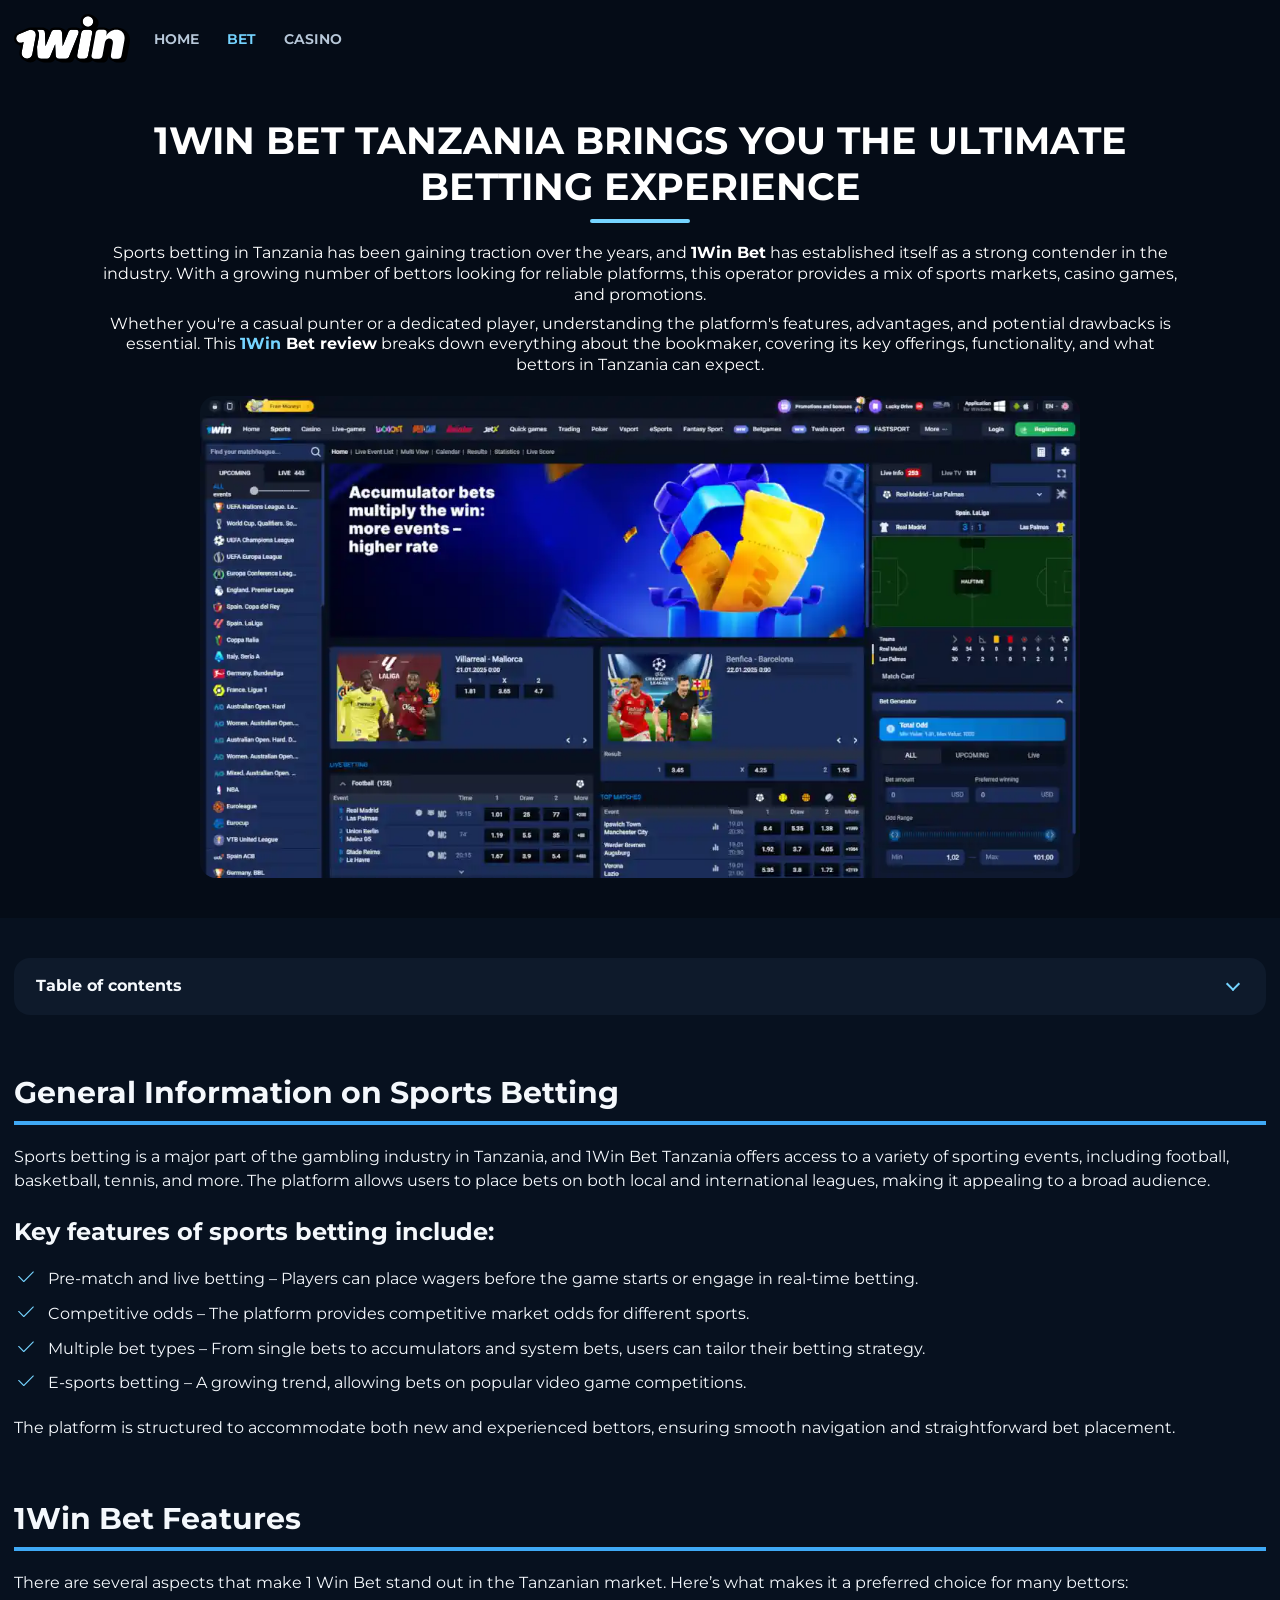
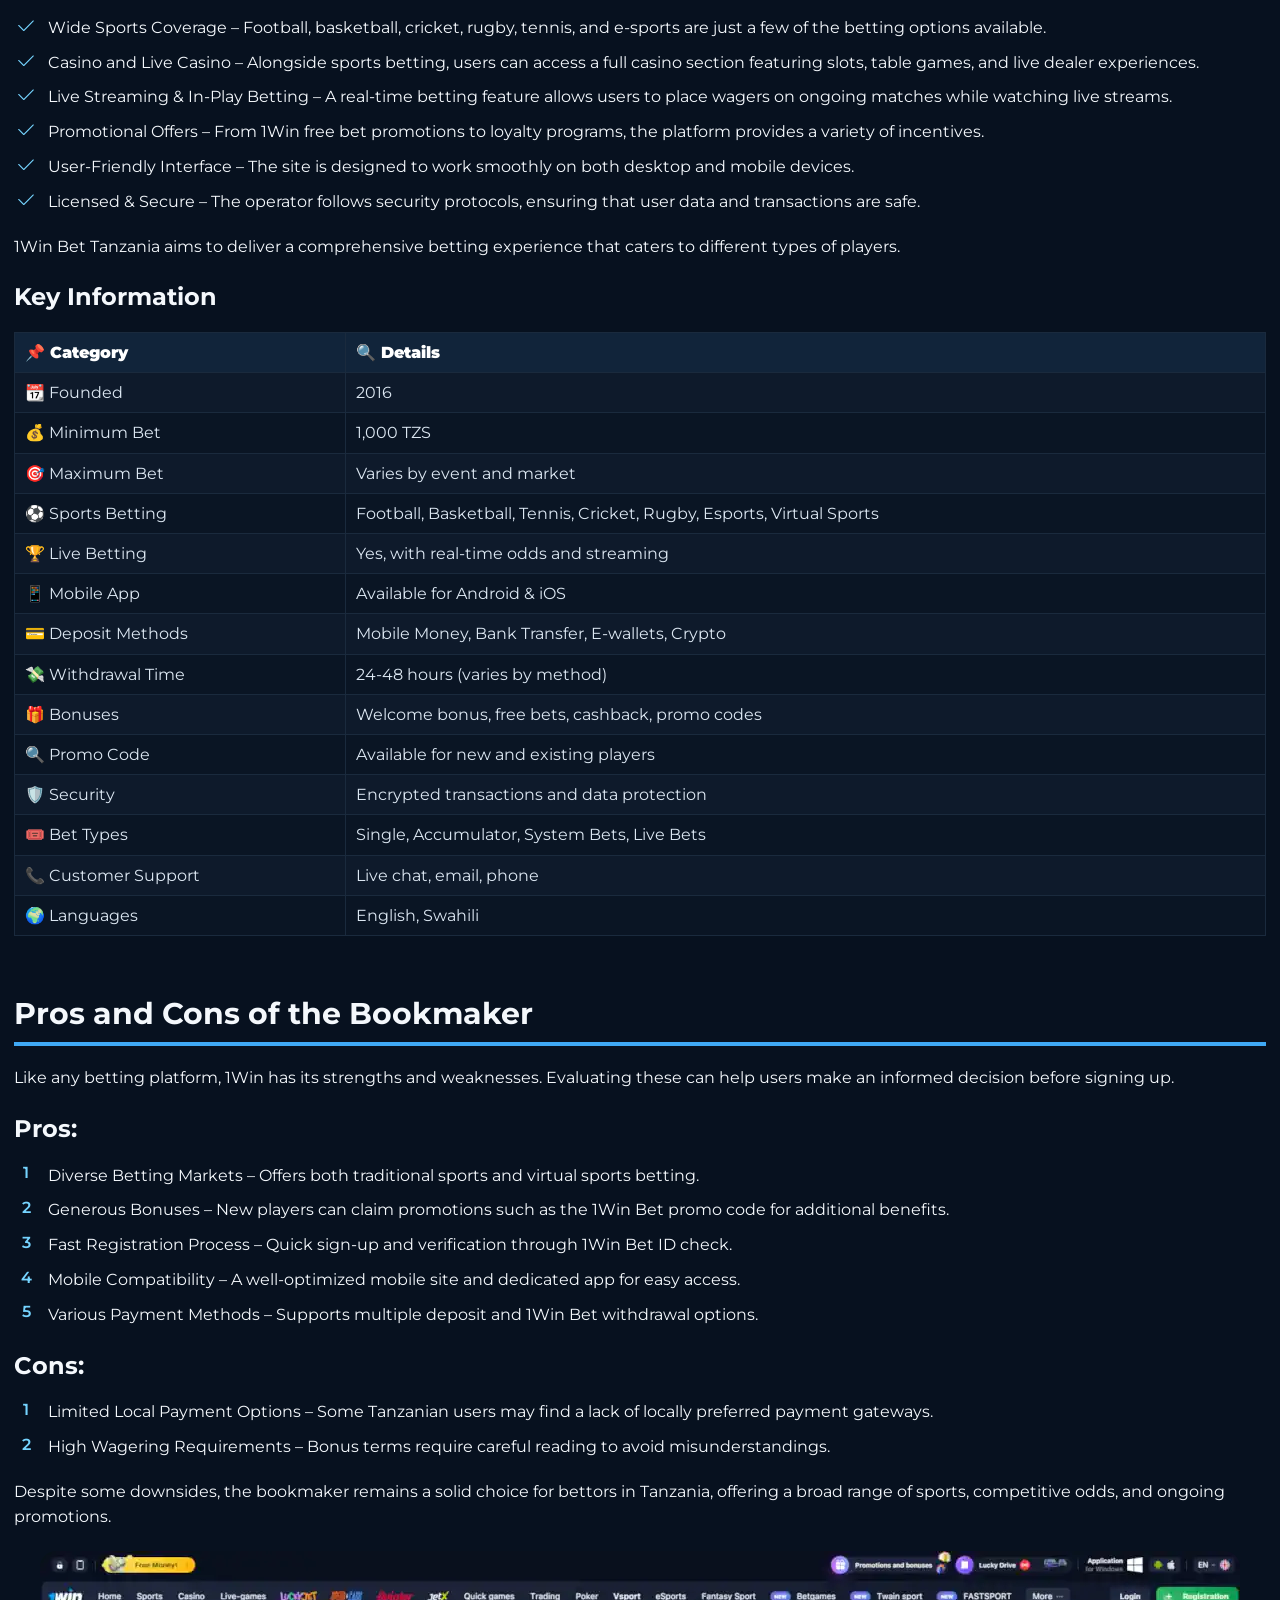
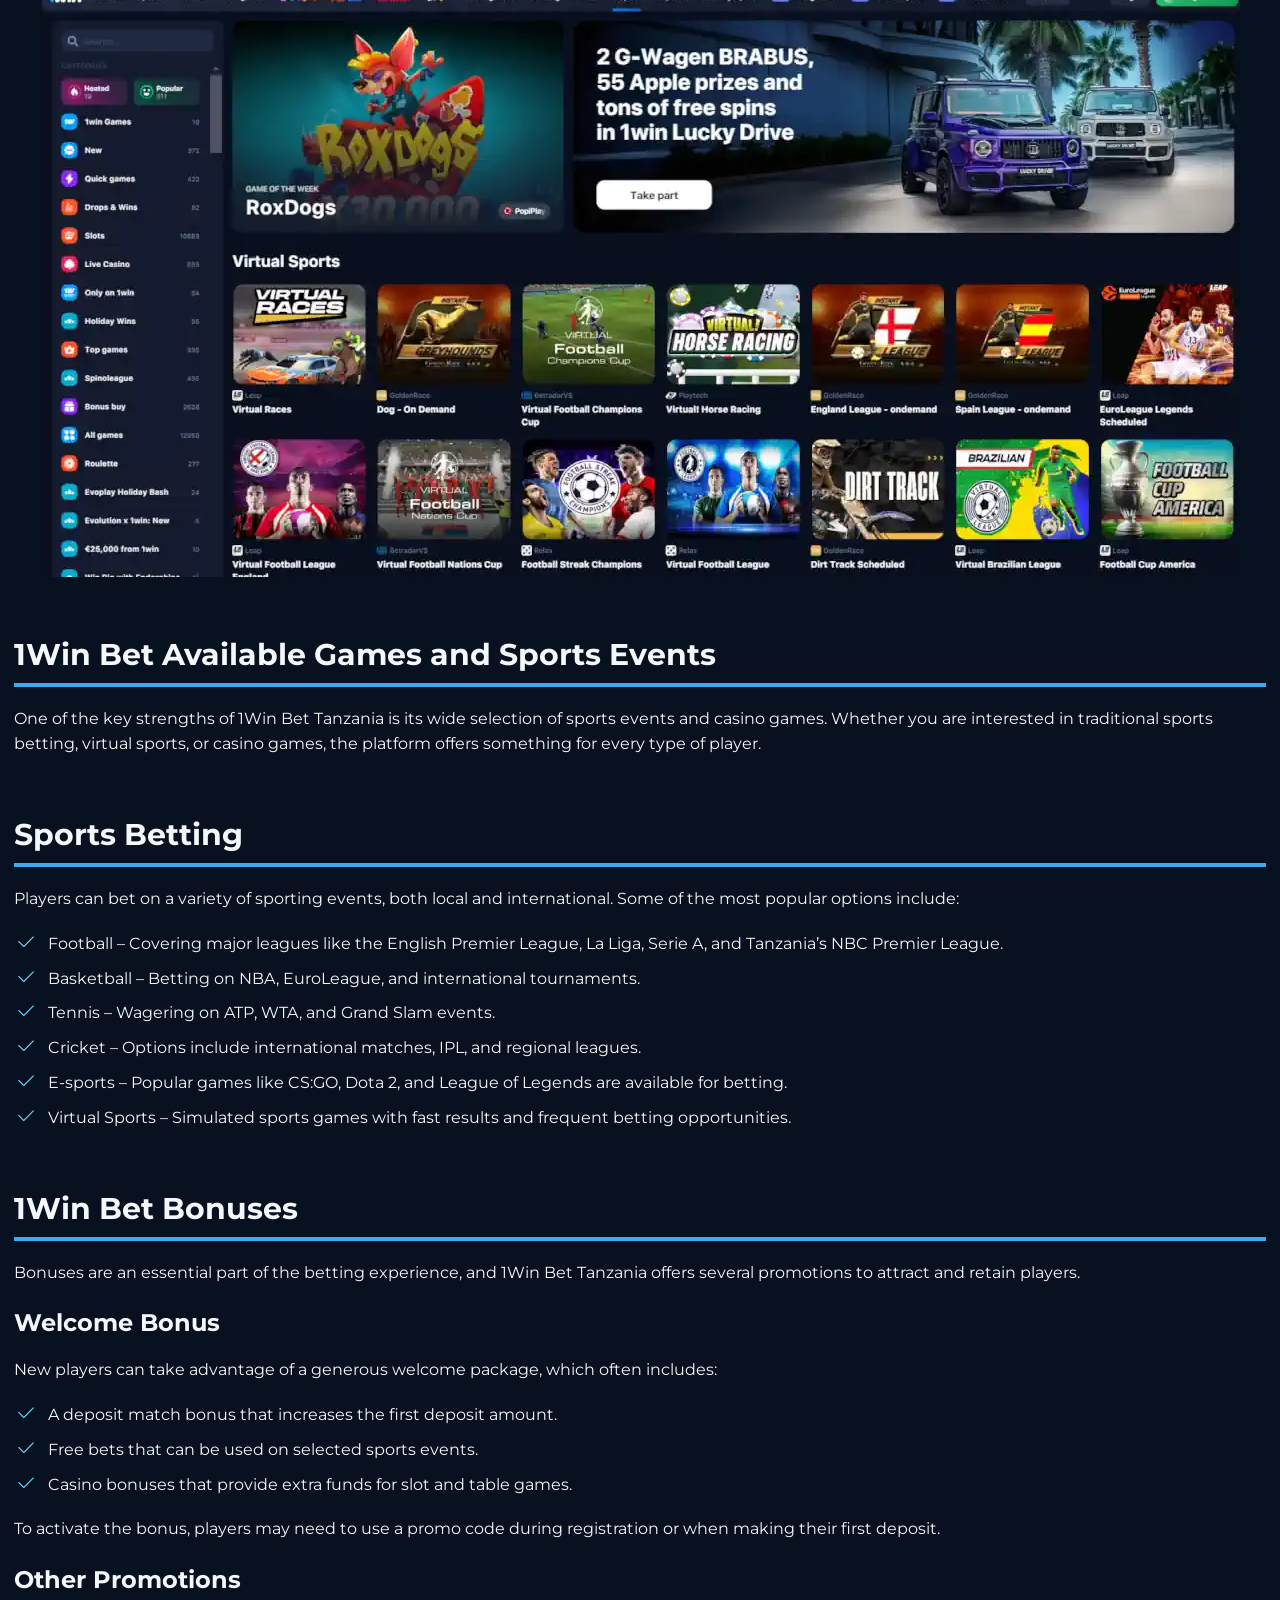
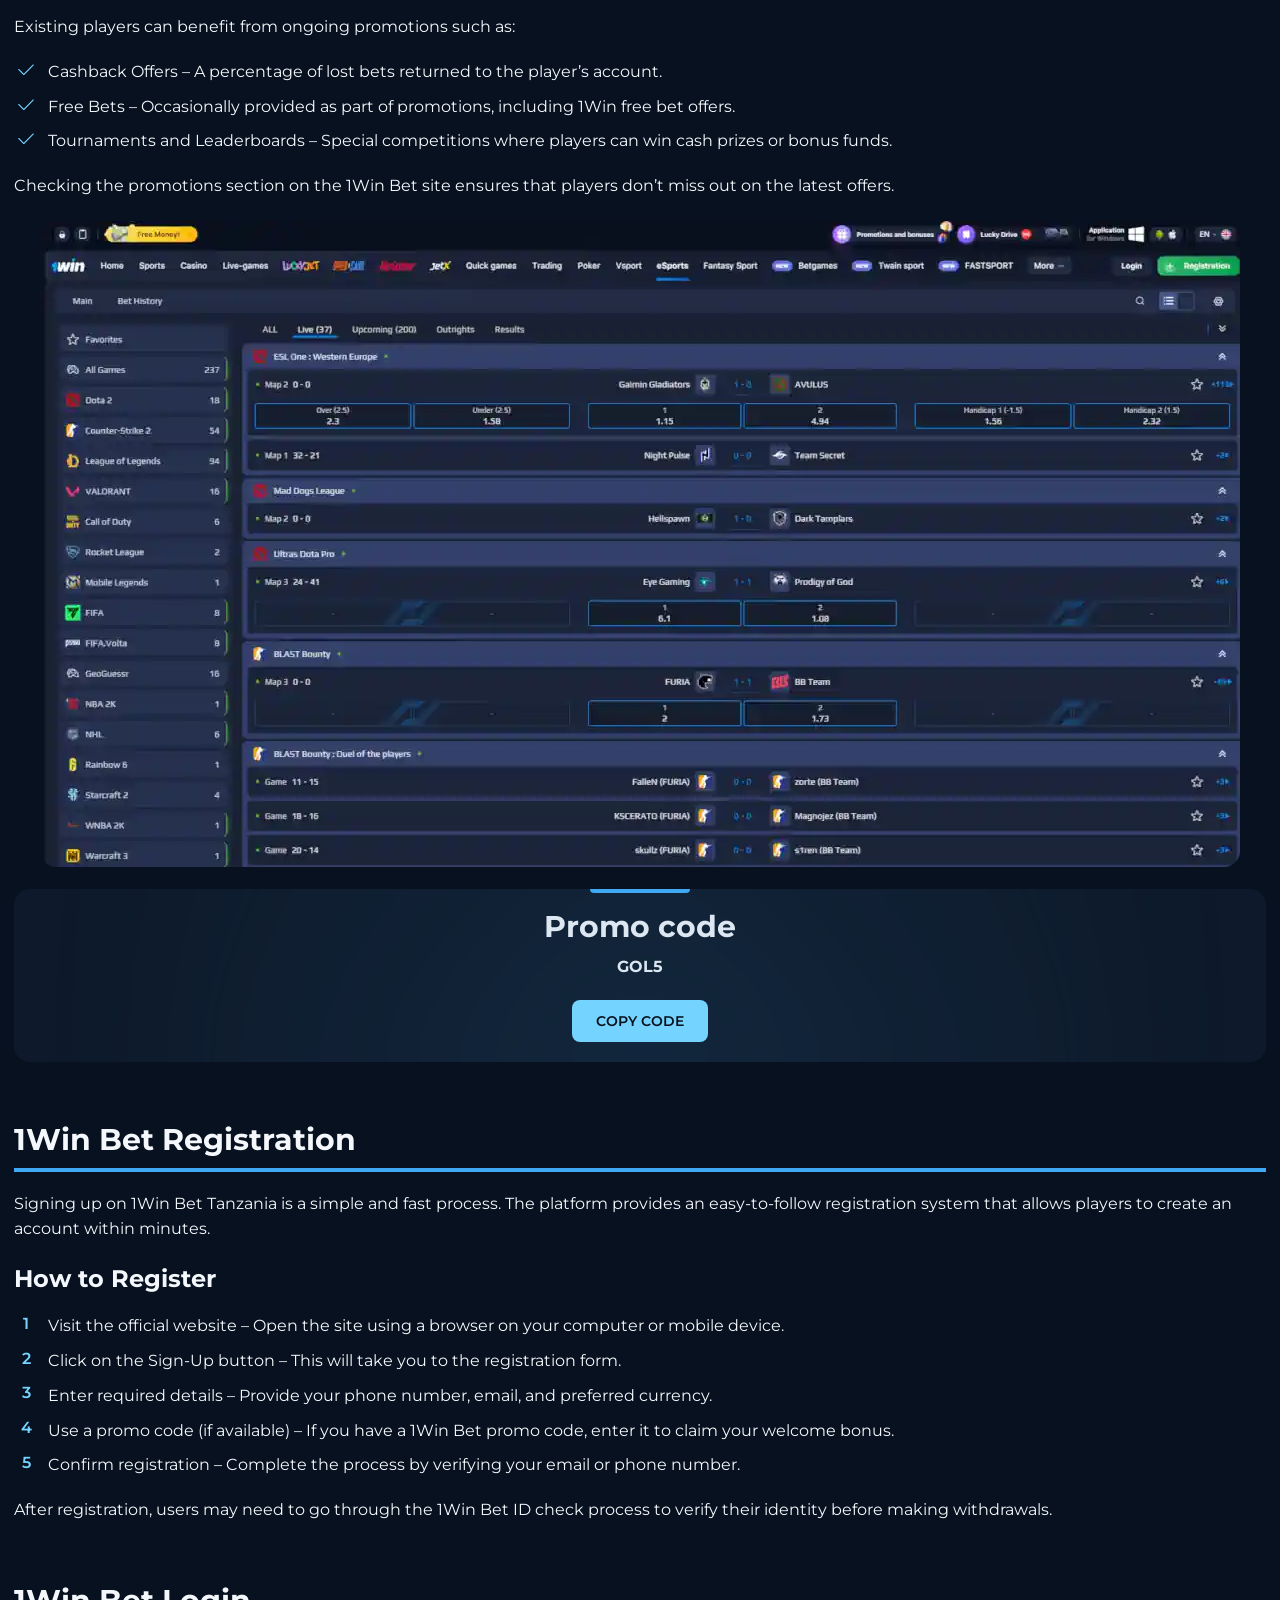
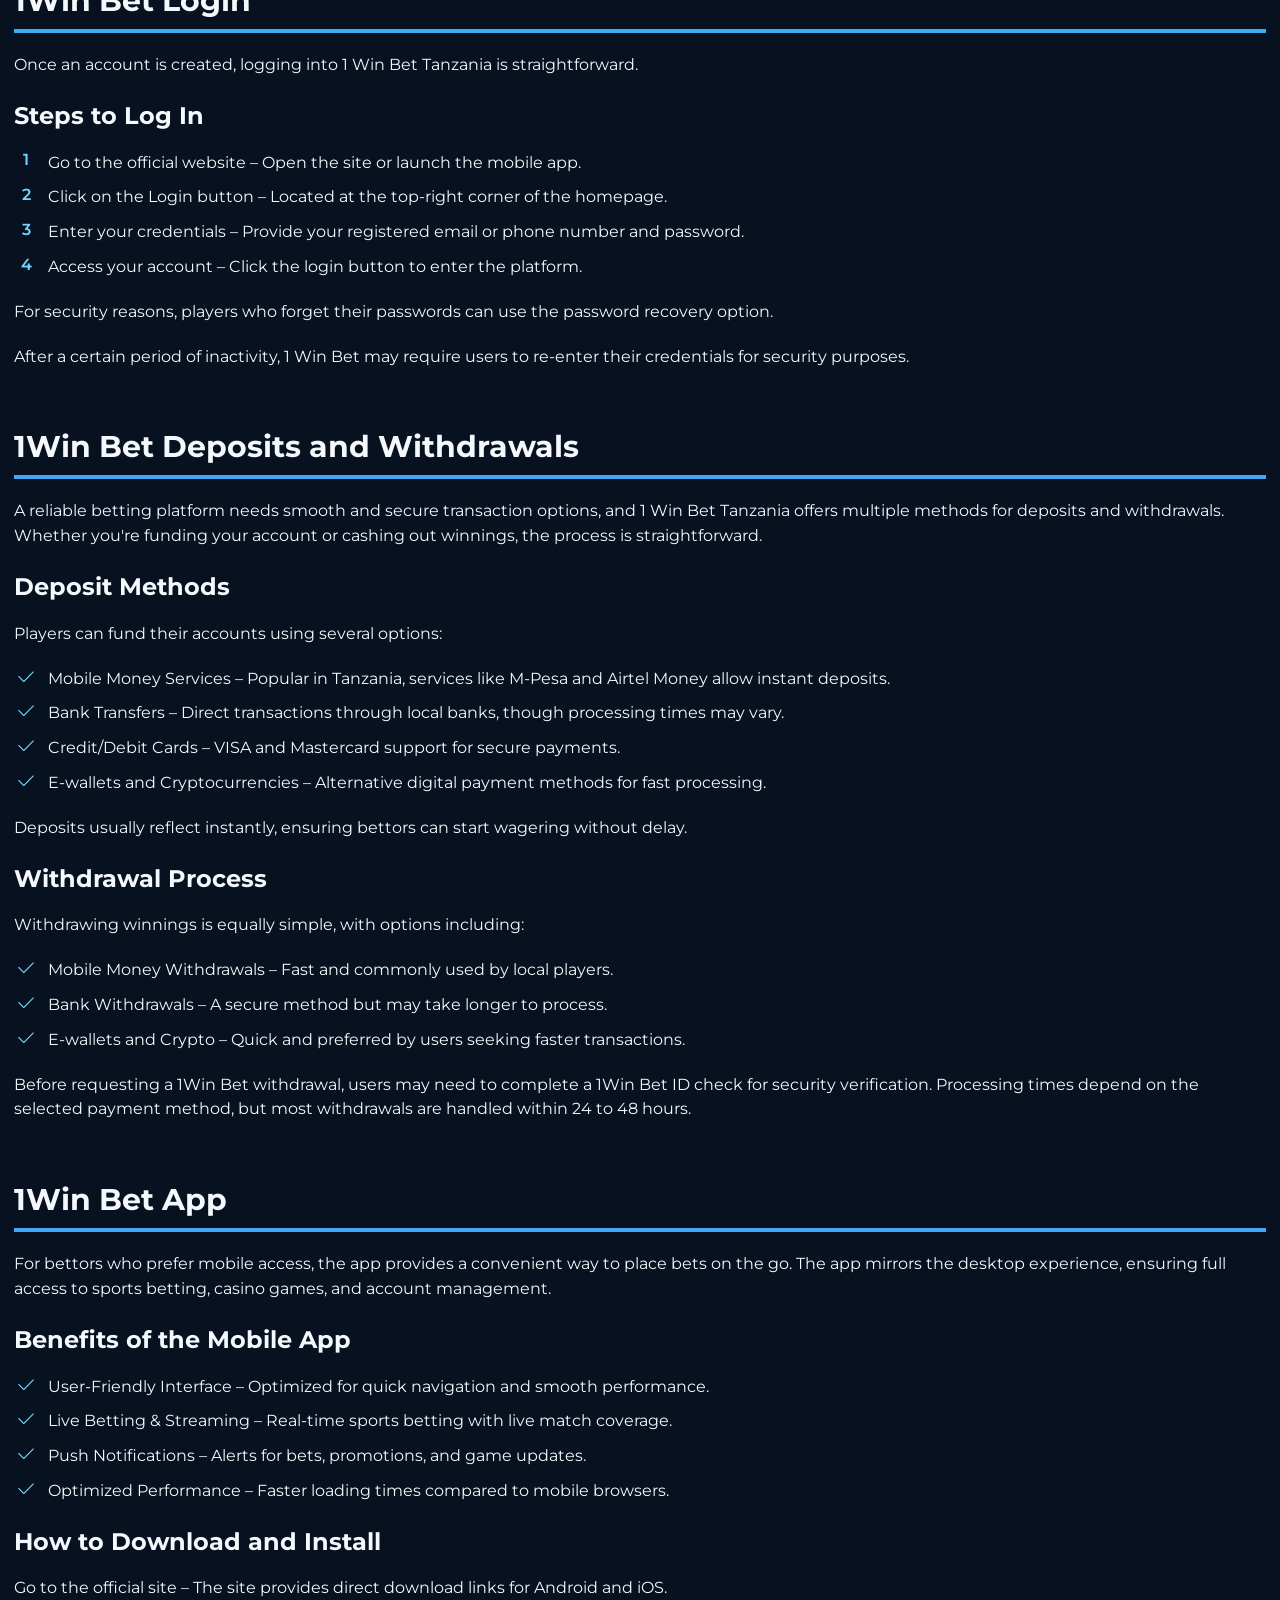
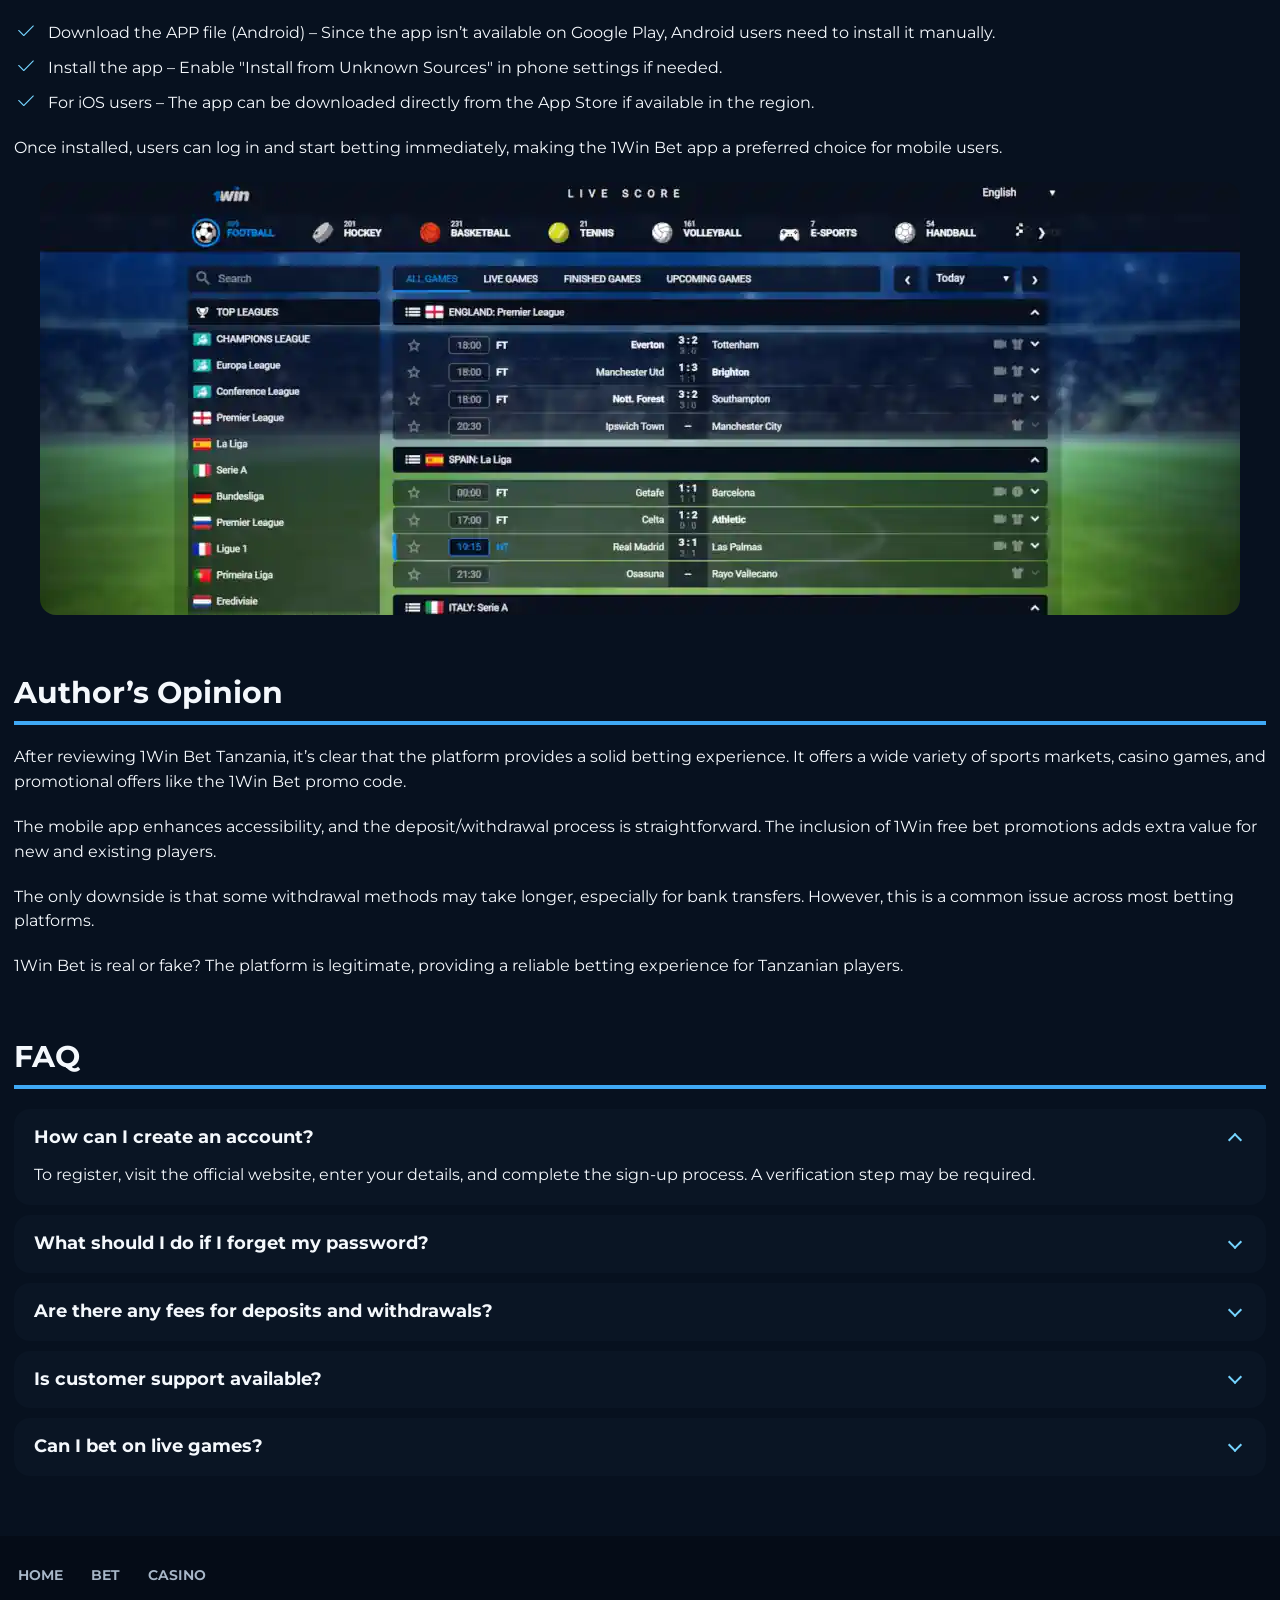
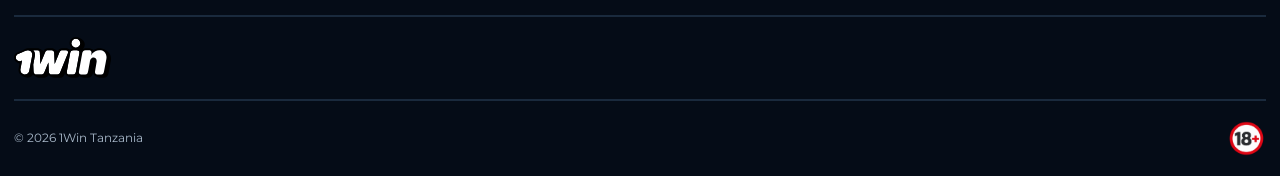
==== commit 75936f09: "some fixes" ====
--- a/bet/index.html
+++ b/bet/index.html
@@ -8,6 +8,7 @@
       name="description"
       content="1Win Bet Tanzania offers exciting sports betting markets, casino games, and exclusive bonuses. Sign up now and start winning with the best odds."
     />
+    <meta name="robots" content="noindex, nofollow" />
     <link rel="canonical" href="https://1-win.co.tz/bet/" />
     <link rel="alternate" hreflang="en-tz" href="https://1-win.co.tz/bet/" />
     <meta property="og:type" content="website" />
@@ -19,7 +20,10 @@
       content="1Win Bet Tanzania offers exciting sports betting markets, casino games, and exclusive bonuses. Sign up now and start winning with the best odds."
     />
     <meta property="og:url" content="https://1-win.co.tz/bet/" />
-    <meta property="og:image" content="https://1-win.co.tz/assets/content/bet/1win-bet.webp" />
+    <meta
+      property="og:image"
+      content="https://team-test-task.vercel.app/assets/content/bet/1win-bet.webp"
+    />
     <meta property="og:image:type" content="image/webp" />
     <meta property="og:image:width" content="1200" />
     <meta property="og:image:height" content="657" />
@@ -28,6 +32,10 @@
       content="1Win sportsbook with match markets and accumulator bets"
     />
     <meta name="twitter:card" content="summary_large_image" />
+    <meta
+      name="twitter:image"
+      content="https://team-test-task.vercel.app/assets/content/bet/1win-bet.webp"
+    />
     <link rel="icon" href="../assets/theme/cropped-faviconV21-32x32.png" />
     <link rel="stylesheet" href="../assets/css/base.css" />
     <link rel="stylesheet" href="../assets/css/typography-and-layout.css" />
@@ -83,15 +91,6 @@
                   ></path></svg></button
             ></div>
           </div>
-          <div class="second-block">
-            <div class="buttons"
-              ><button type="button" class="btn secondary-btn" disabled data-cta="login"
-                >Log in</button
-              ><button type="button" class="btn accent-btn" disabled data-cta="register"
-                >Register</button
-              ></div
-            >
-          </div>
         </div>
         <div class="mobile-menu" id="mobile-menu" hidden>
           <nav class="site-nav" aria-label="Mobile">
@@ -101,33 +100,6 @@
               <li><a href="../casino/index.html">Casino</a></li>
             </ul>
           </nav>
-          <div class="download-buttons"
-            ><button class="btn" type="button" disabled data-cta="download-android"
-              ><span
-                ><svg
-                  aria-hidden="true"
-                  class="icon-svg icon-svg--2xl"
-                  viewBox="0 0 576 512"
-                  xmlns="http://www.w3.org/2000/svg"
-                >
-                  <path
-                    d="M420.55,301.93a24,24,0,1,1,24-24,24,24,0,0,1-24,24m-265.1,0a24,24,0,1,1,24-24,24,24,0,0,1-24,24m273.7-144.48,47.94-83a10,10,0,1,0-17.27-10h0l-48.54,84.07a301.25,301.25,0,0,0-246.56,0L116.18,64.45a10,10,0,1,0-17.27,10h0l47.94,83C64.53,202.22,8.24,285.55,0,384H576c-8.24-98.45-64.54-181.78-146.85-226.55"
-                  ></path></svg></span
-              ><span>Download <span>for Android</span></span></button
-            ><button class="btn" type="button" disabled data-cta="download-ios"
-              ><span
-                ><svg
-                  aria-hidden="true"
-                  class="icon-svg icon-svg--2xl"
-                  viewBox="0 0 384 512"
-                  xmlns="http://www.w3.org/2000/svg"
-                >
-                  <path
-                    d="M318.7 268.7c-.2-36.7 16.4-64.4 50-84.8-18.8-26.9-47.2-41.7-84.7-44.6-35.5-2.8-74.3 20.7-88.5 20.7-15 0-49.4-19.7-76.4-19.7C63.3 141.2 4 184.8 4 273.5q0 39.3 14.4 81.2c12.8 36.7 59 126.7 107.2 125.2 25.2-.6 43-17.9 75.8-17.9 31.8 0 48.3 17.9 76.4 17.9 48.6-.7 90.4-82.5 102.6-119.3-65.2-30.7-61.7-90-61.7-91.9zm-56.6-164.2c27.3-32.4 24.8-61.9 24-72.5-24.1 1.4-52 16.4-67.9 34.9-17.5 19.8-27.8 44.3-25.6 71.9 26.1 2 49.9-11.4 69.5-34.3z"
-                  ></path></svg></span
-              ><span>Download <span>for iOS</span></span></button
-            ></div
-          >
         </div>
       </div>
     </header>
@@ -152,10 +124,8 @@
               <a href="../index.html"><strong>1Win</strong></a
               ><strong> Bet review</strong> breaks down everything about the bookmaker, covering its
               key offerings, functionality, and what bettors in Tanzania can expect.</p
-            > </div
-          ><button type="button" class="btn secondary-btn" disabled data-cta="bet"
-            >Place a bet</button
-          >
+            >
+          </div>
           <figure class="image-bg"
             ><img
               alt="1Win sportsbook with match markets and accumulator bets"
@@ -510,8 +480,6 @@
           <p
             >After registration, users may need to go through the 1Win Bet ID check process to
             verify their identity before making withdrawals.</p
-          ><button type="button" class="btn secondary-btn" disabled data-cta="register"
-            >Register</button
           >
         </section>
         <section class="wp-block-hb-g-section article-section">
@@ -533,7 +501,7 @@
           <p
             >After a certain period of inactivity, 1 Win Bet may require users to re-enter their
             credentials for security purposes.</p
-          ><button type="button" class="btn secondary-btn" disabled data-cta="login">Log in</button>
+          >
         </section>
         <section class="wp-block-hb-g-section article-section">
           <h2 id="1win-bet-deposits-and-withdrawals">1Win Bet Deposits and Withdrawals</h2>
@@ -627,33 +595,6 @@
               src="../assets/content/bet/live-score.webp"
               width="1200"
           /></figure>
-          <div class="download-buttons"
-            ><button class="btn" type="button" disabled data-cta="download-android"
-              ><span
-                ><svg
-                  aria-hidden="true"
-                  class="icon-svg icon-svg--2xl"
-                  viewBox="0 0 576 512"
-                  xmlns="http://www.w3.org/2000/svg"
-                >
-                  <path
-                    d="M420.55,301.93a24,24,0,1,1,24-24,24,24,0,0,1-24,24m-265.1,0a24,24,0,1,1,24-24,24,24,0,0,1-24,24m273.7-144.48,47.94-83a10,10,0,1,0-17.27-10h0l-48.54,84.07a301.25,301.25,0,0,0-246.56,0L116.18,64.45a10,10,0,1,0-17.27,10h0l47.94,83C64.53,202.22,8.24,285.55,0,384H576c-8.24-98.45-64.54-181.78-146.85-226.55"
-                  ></path></svg></span
-              ><span>Download <span>for Android</span></span></button
-            ><button class="btn" type="button" disabled data-cta="download-ios"
-              ><span
-                ><svg
-                  aria-hidden="true"
-                  class="icon-svg icon-svg--2xl"
-                  viewBox="0 0 384 512"
-                  xmlns="http://www.w3.org/2000/svg"
-                >
-                  <path
-                    d="M318.7 268.7c-.2-36.7 16.4-64.4 50-84.8-18.8-26.9-47.2-41.7-84.7-44.6-35.5-2.8-74.3 20.7-88.5 20.7-15 0-49.4-19.7-76.4-19.7C63.3 141.2 4 184.8 4 273.5q0 39.3 14.4 81.2c12.8 36.7 59 126.7 107.2 125.2 25.2-.6 43-17.9 75.8-17.9 31.8 0 48.3 17.9 76.4 17.9 48.6-.7 90.4-82.5 102.6-119.3-65.2-30.7-61.7-90-61.7-91.9zm-56.6-164.2c27.3-32.4 24.8-61.9 24-72.5-24.1 1.4-52 16.4-67.9 34.9-17.5 19.8-27.8 44.3-25.6 71.9 26.1 2 49.9-11.4 69.5-34.3z"
-                  ></path></svg></span
-              ><span>Download <span>for iOS</span></span></button
-            ></div
-          >
         </section>
         <section class="wp-block-hb-g-section article-section">
           <h2 id="authors-opinion">Author’s Opinion</h2>
@@ -754,33 +695,6 @@
                   height="50"
               /></a>
             </div>
-            <div class="download-buttons"
-              ><button class="btn" type="button" disabled data-cta="download-android"
-                ><span
-                  ><svg
-                    aria-hidden="true"
-                    class="icon-svg icon-svg--2xl"
-                    viewBox="0 0 576 512"
-                    xmlns="http://www.w3.org/2000/svg"
-                  >
-                    <path
-                      d="M420.55,301.93a24,24,0,1,1,24-24,24,24,0,0,1-24,24m-265.1,0a24,24,0,1,1,24-24,24,24,0,0,1-24,24m273.7-144.48,47.94-83a10,10,0,1,0-17.27-10h0l-48.54,84.07a301.25,301.25,0,0,0-246.56,0L116.18,64.45a10,10,0,1,0-17.27,10h0l47.94,83C64.53,202.22,8.24,285.55,0,384H576c-8.24-98.45-64.54-181.78-146.85-226.55"
-                    ></path></svg></span
-                ><span>Download <span>for Android</span></span></button
-              ><button class="btn" type="button" disabled data-cta="download-ios"
-                ><span
-                  ><svg
-                    aria-hidden="true"
-                    class="icon-svg icon-svg--2xl"
-                    viewBox="0 0 384 512"
-                    xmlns="http://www.w3.org/2000/svg"
-                  >
-                    <path
-                      d="M318.7 268.7c-.2-36.7 16.4-64.4 50-84.8-18.8-26.9-47.2-41.7-84.7-44.6-35.5-2.8-74.3 20.7-88.5 20.7-15 0-49.4-19.7-76.4-19.7C63.3 141.2 4 184.8 4 273.5q0 39.3 14.4 81.2c12.8 36.7 59 126.7 107.2 125.2 25.2-.6 43-17.9 75.8-17.9 31.8 0 48.3 17.9 76.4 17.9 48.6-.7 90.4-82.5 102.6-119.3-65.2-30.7-61.7-90-61.7-91.9zm-56.6-164.2c27.3-32.4 24.8-61.9 24-72.5-24.1 1.4-52 16.4-67.9 34.9-17.5 19.8-27.8 44.3-25.6 71.9 26.1 2 49.9-11.4 69.5-34.3z"
-                    ></path></svg></span
-                ><span>Download <span>for iOS</span></span></button
-              ></div
-            >
           </div>
           <div class="divider"></div>
           <div class="footer-bottom">
@@ -804,28 +718,6 @@
             d="M209.4 39.4C204.8 34.7 198.6 32 192 32s-12.8 2.7-17.4 7.4l-168 176c-9.2 9.6-8.8 24.8 .8 33.9s24.8 8.8 33.9-.8L168 115.9V456c0 13.3 10.7 24 24 24s24-10.7 24-24V115.9L342.6 248.6c9.2 9.6 24.3 9.9 33.9 .8s9.9-24.3 .8-33.9l-168-176z"
           ></path></svg
       ></a>
-      <aside class="mobile-panel bonus active" aria-label="Welcome bonus">
-        <div class="main-text">
-          <div class="icon"
-            ><svg
-              aria-hidden="true"
-              class="icon-svg icon-svg--xl"
-              viewBox="0 0 512 512"
-              xmlns="http://www.w3.org/2000/svg"
-            >
-              <path
-                d="M190.5 68.8L225.3 128H224 152c-22.1 0-40-17.9-40-40s17.9-40 40-40h2.2c14.9 0 28.8 7.9 36.3 20.8zM64 88c0 14.4 3.5 28 9.6 40H32c-17.7 0-32 14.3-32 32v64c0 17.7 14.3 32 32 32H480c17.7 0 32-14.3 32-32V160c0-17.7-14.3-32-32-32H438.4c6.1-12 9.6-25.6 9.6-40c0-48.6-39.4-88-88-88h-2.2c-31.9 0-61.5 16.9-77.7 44.4L256 85.5l-24.1-41C215.7 16.9 186.1 0 154.2 0H152C103.4 0 64 39.4 64 88zm336 0c0 22.1-17.9 40-40 40H288h-1.3l34.8-59.2C329.1 55.9 342.9 48 357.8 48H360c22.1 0 40 17.9 40 40zM32 288V464c0 26.5 21.5 48 48 48H224V288H32zM288 512H432c26.5 0 48-21.5 48-48V288H288V512z"
-              ></path></svg
-          ></div>
-          <div class="text">
-            <div class="bonus-title">GOL5</div>
-            <div class="bonus-text">Welcome bonus</div>
-          </div>
-        </div>
-        <button type="button" class="btn accent-btn" disabled data-cta="claim-bonus"
-          >Claim bonus</button
-        >
-      </aside>
     </footer>
   </body>
 </html>
--- a/assets/site.css
+++ b/assets/site.css
@@ -226,36 +226,6 @@
   margin-bottom: 0;
 }
 
-.article-section > .btn {
-  display: flex;
-  margin: 20px auto 0;
-}
-
-.article-section .download-buttons {
-  justify-content: center;
-}
-
-.download-buttons .btn {
-  min-width: 0;
-}
-
-.download-buttons .btn > span:last-child {
-  display: flex;
-  flex-direction: column;
-  font-weight: 400;
-}
-
-.download-buttons .btn > span:first-child {
-  display: grid;
-  place-items: center;
-}
-
-@media (min-width: 1200px) {
-  .header .buttons .btn {
-    min-width: 150px;
-  }
-}
-
 .games_section .arrows button {
   display: grid;
   place-items: center;
@@ -273,11 +243,8 @@
   cursor: default;
 }
 
-.games_section .game_block ul li button.image {
-  border: 0;
-  padding: 0;
+.games_section .game_block ul li .image {
   cursor: default;
-  background: transparent;
 }
 
 .games_section img {
@@ -303,23 +270,7 @@
   text-decoration: none;
 }
 
-.mobile-panel .main-text .icon {
-  flex-shrink: 0;
-}
-
 @media (max-width: 1199px) {
-  html {
-    scroll-padding-top: 154px;
-  }
-
-  .footer {
-    padding-bottom: 92px;
-  }
-
-  .footer .arrow-up.active {
-    bottom: 94px;
-  }
-
   .header .nav-block .site-nav {
     display: none;
   }
@@ -357,11 +308,6 @@
     flex-direction: column;
     align-items: flex-start;
   }
-
-  .download-buttons .btn {
-    flex: 1 1 0;
-    padding: 6px 12px;
-  }
 }
 
 @media (prefers-reduced-motion: reduce) {
